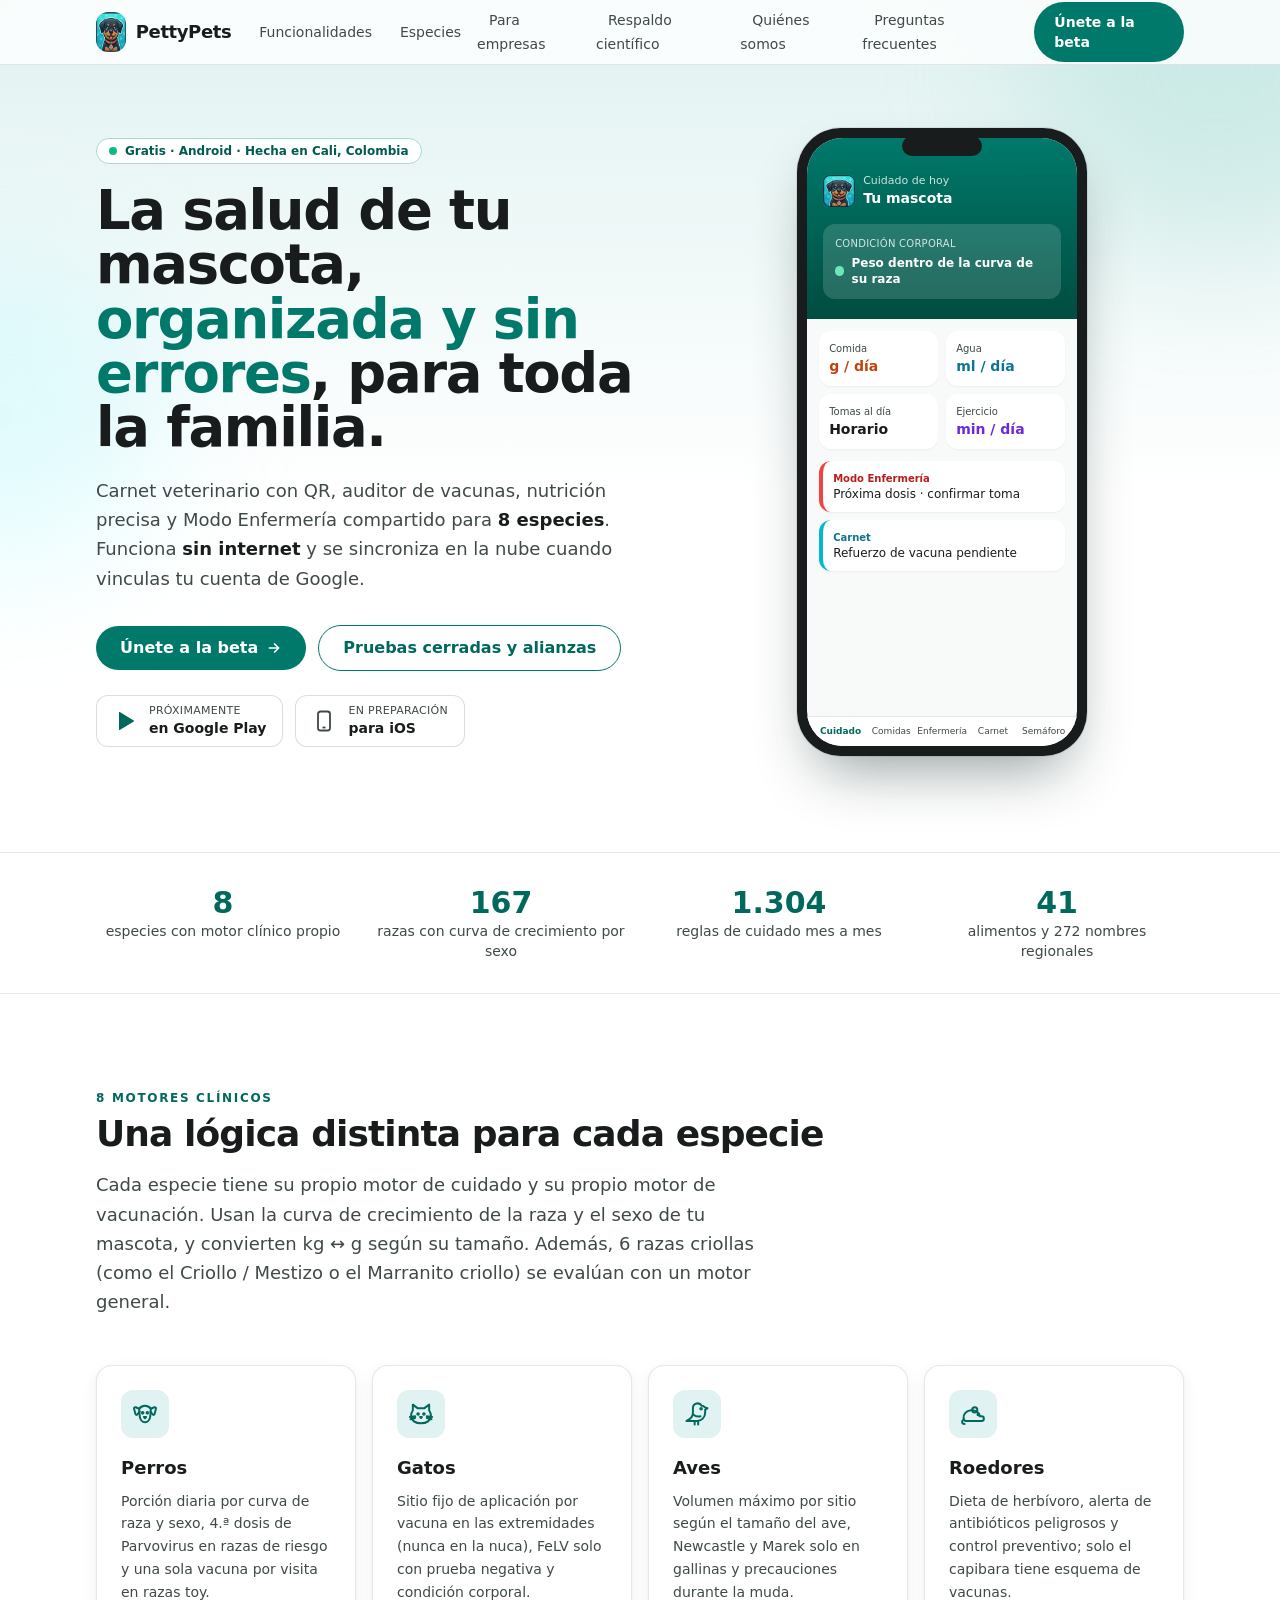
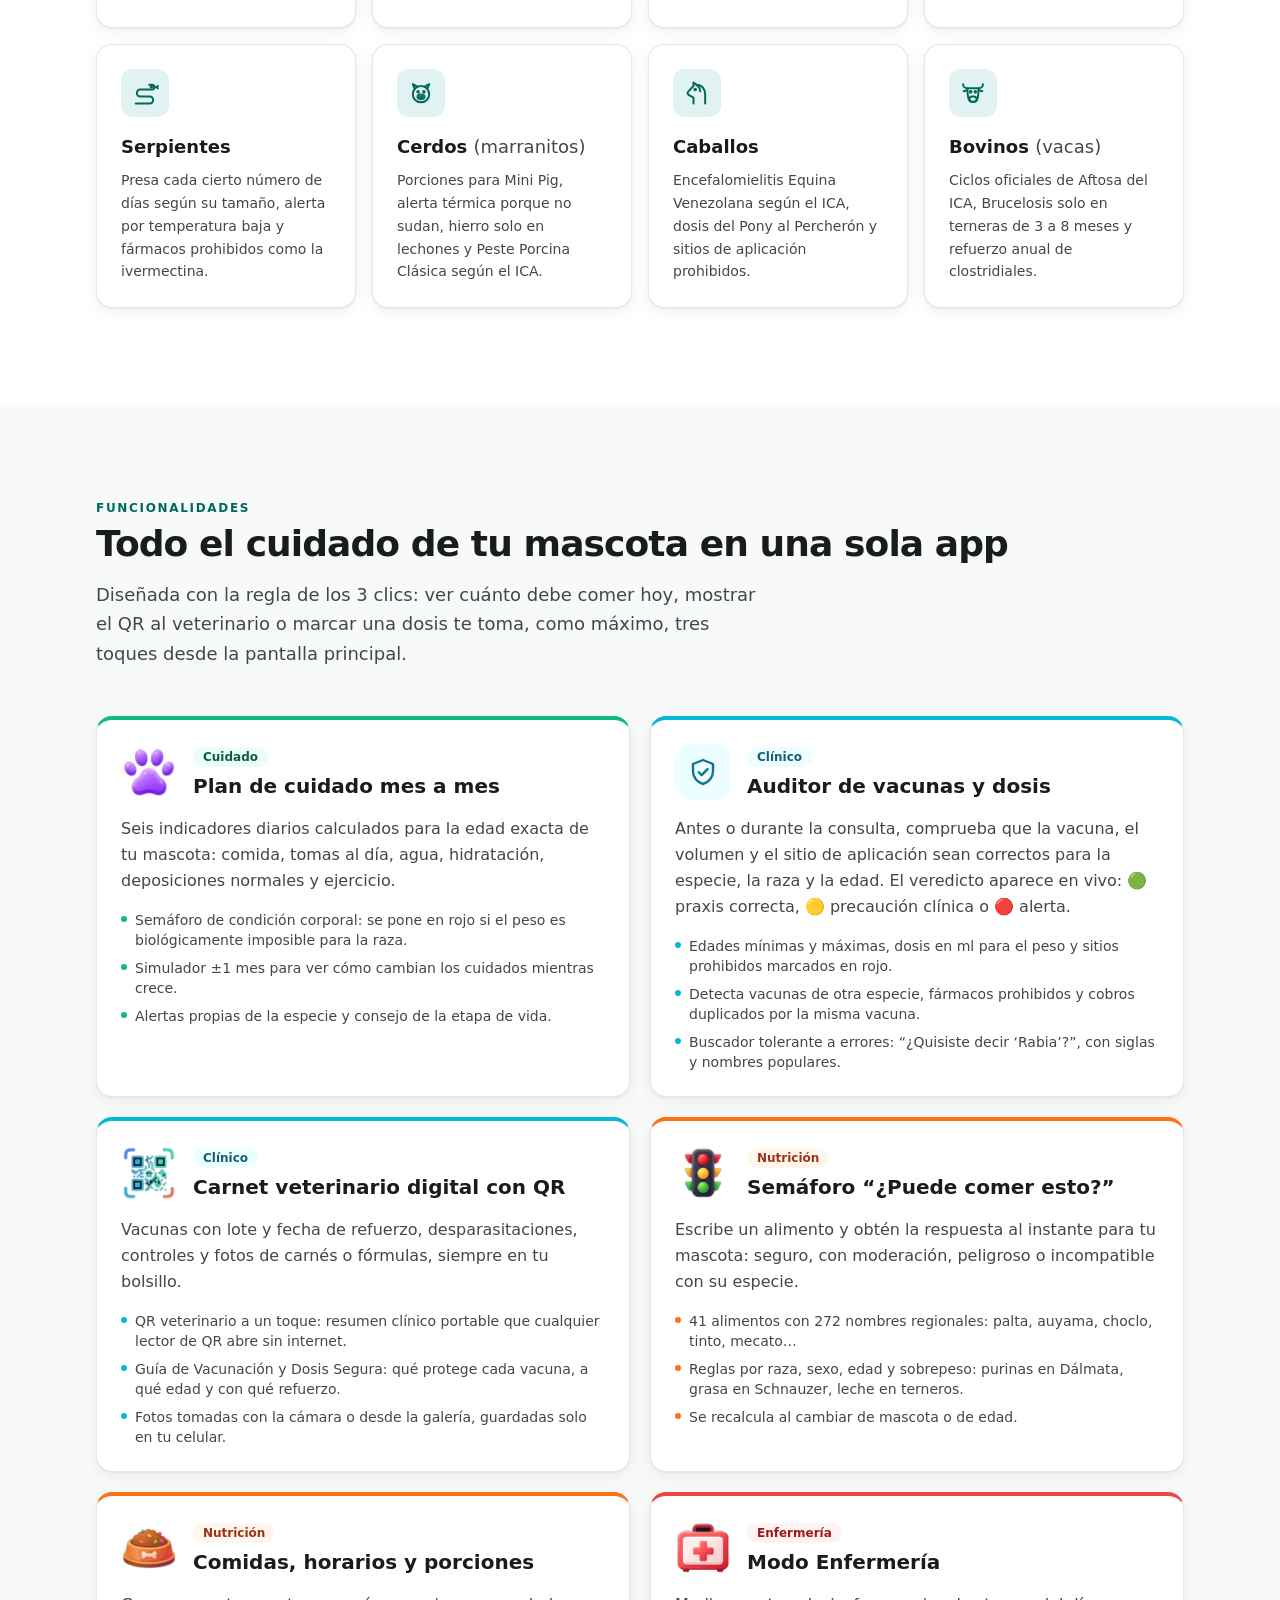
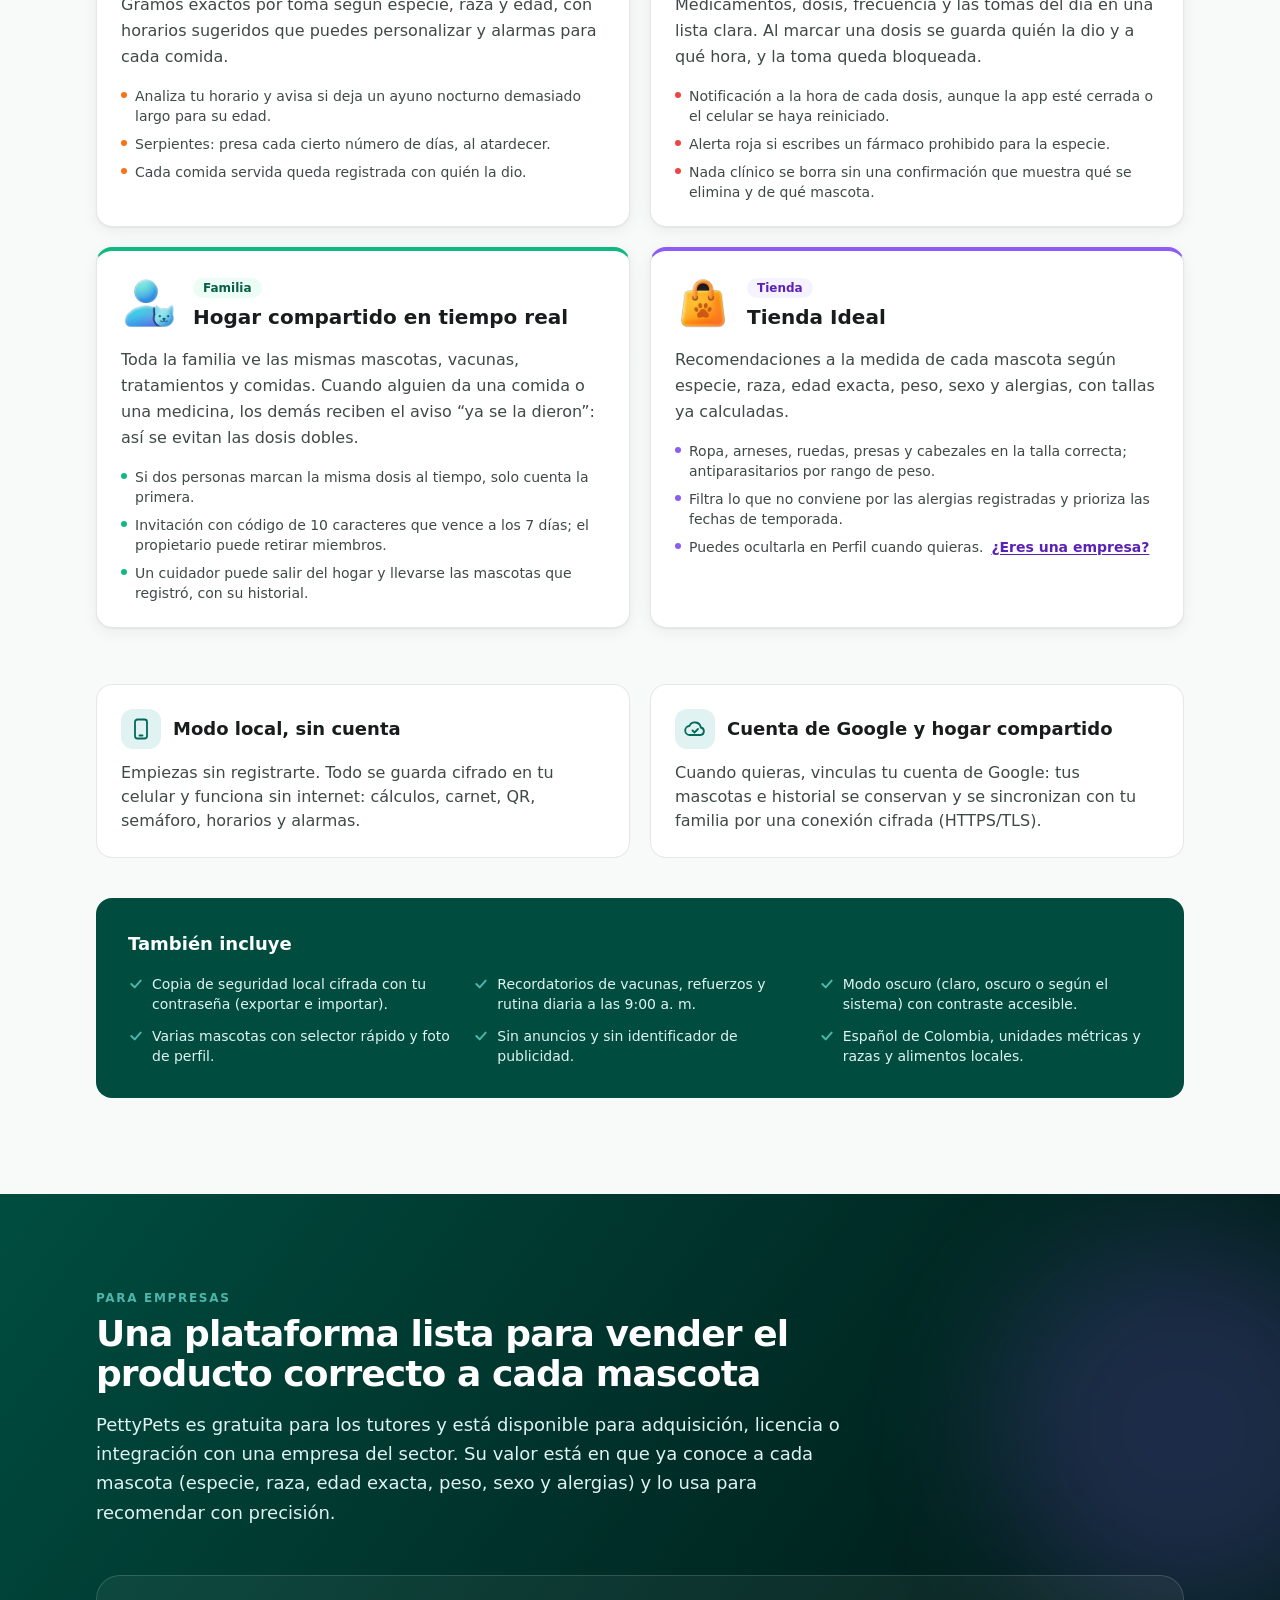
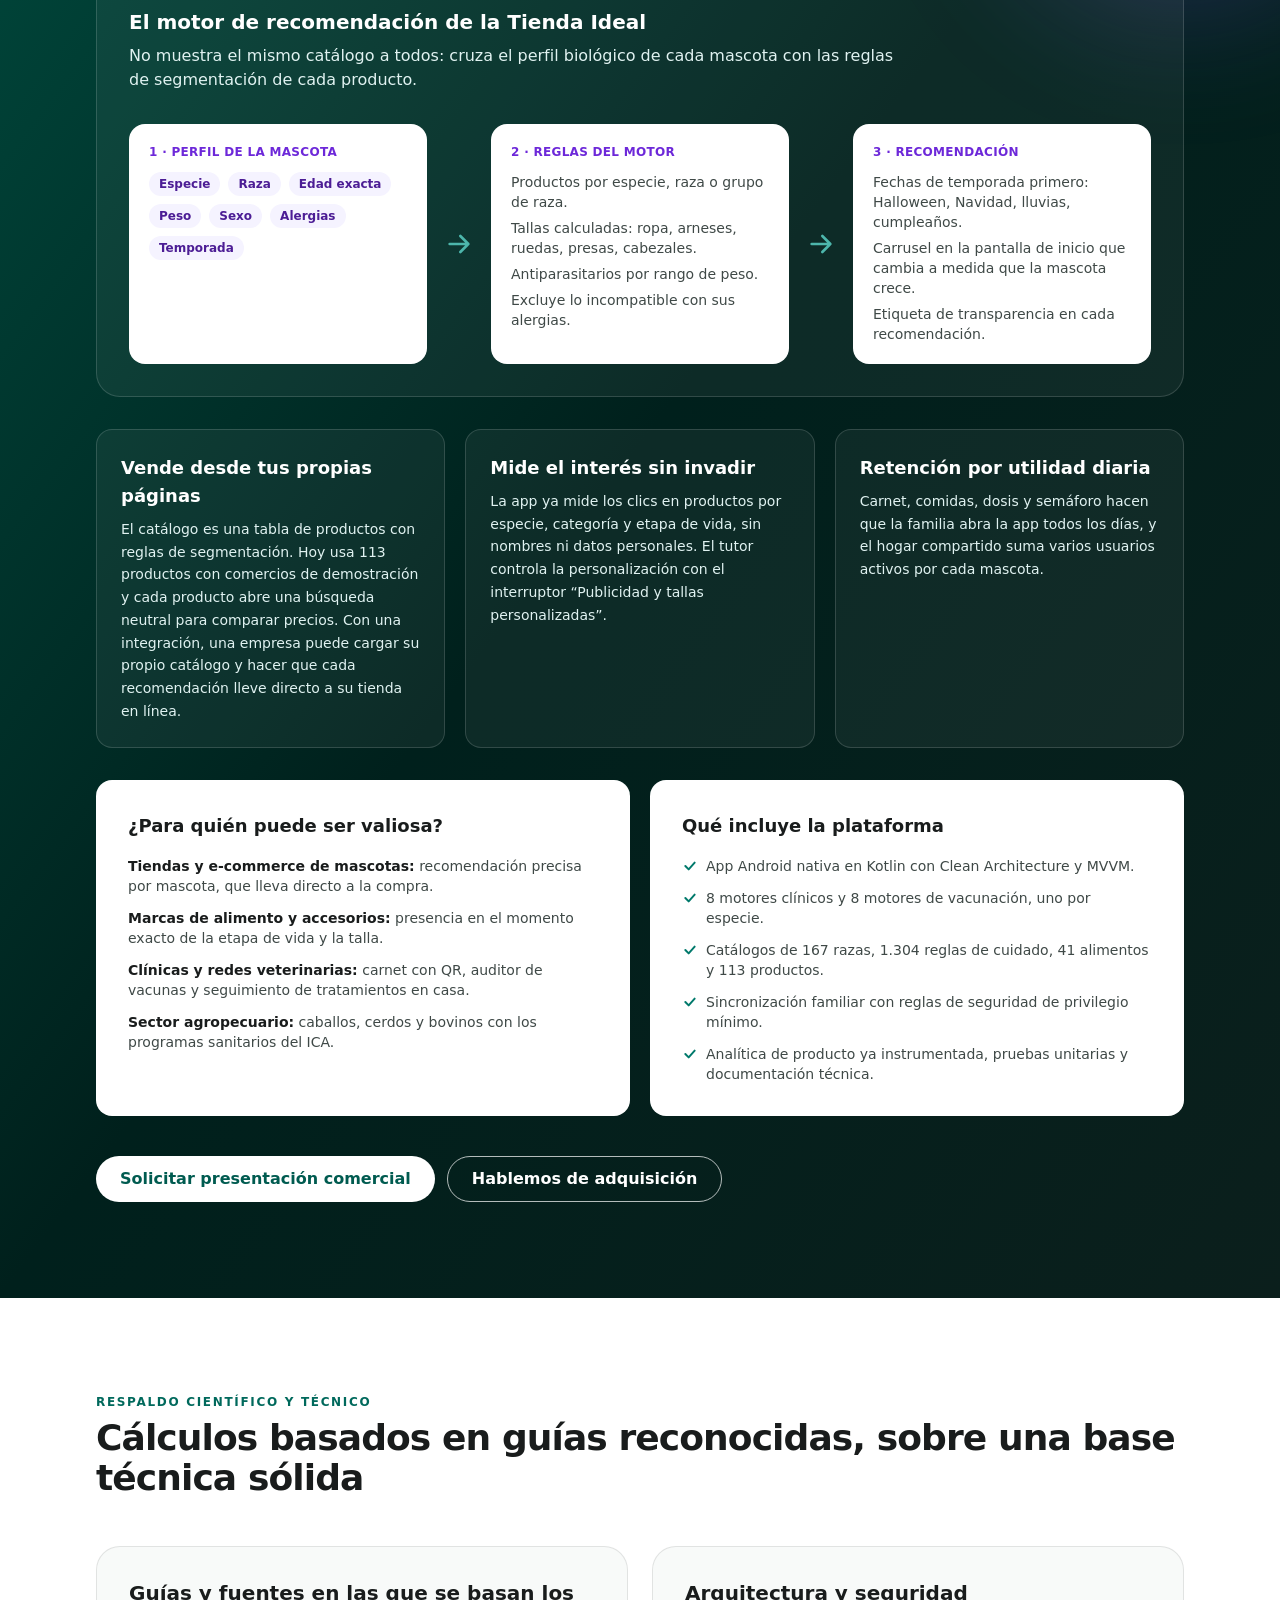
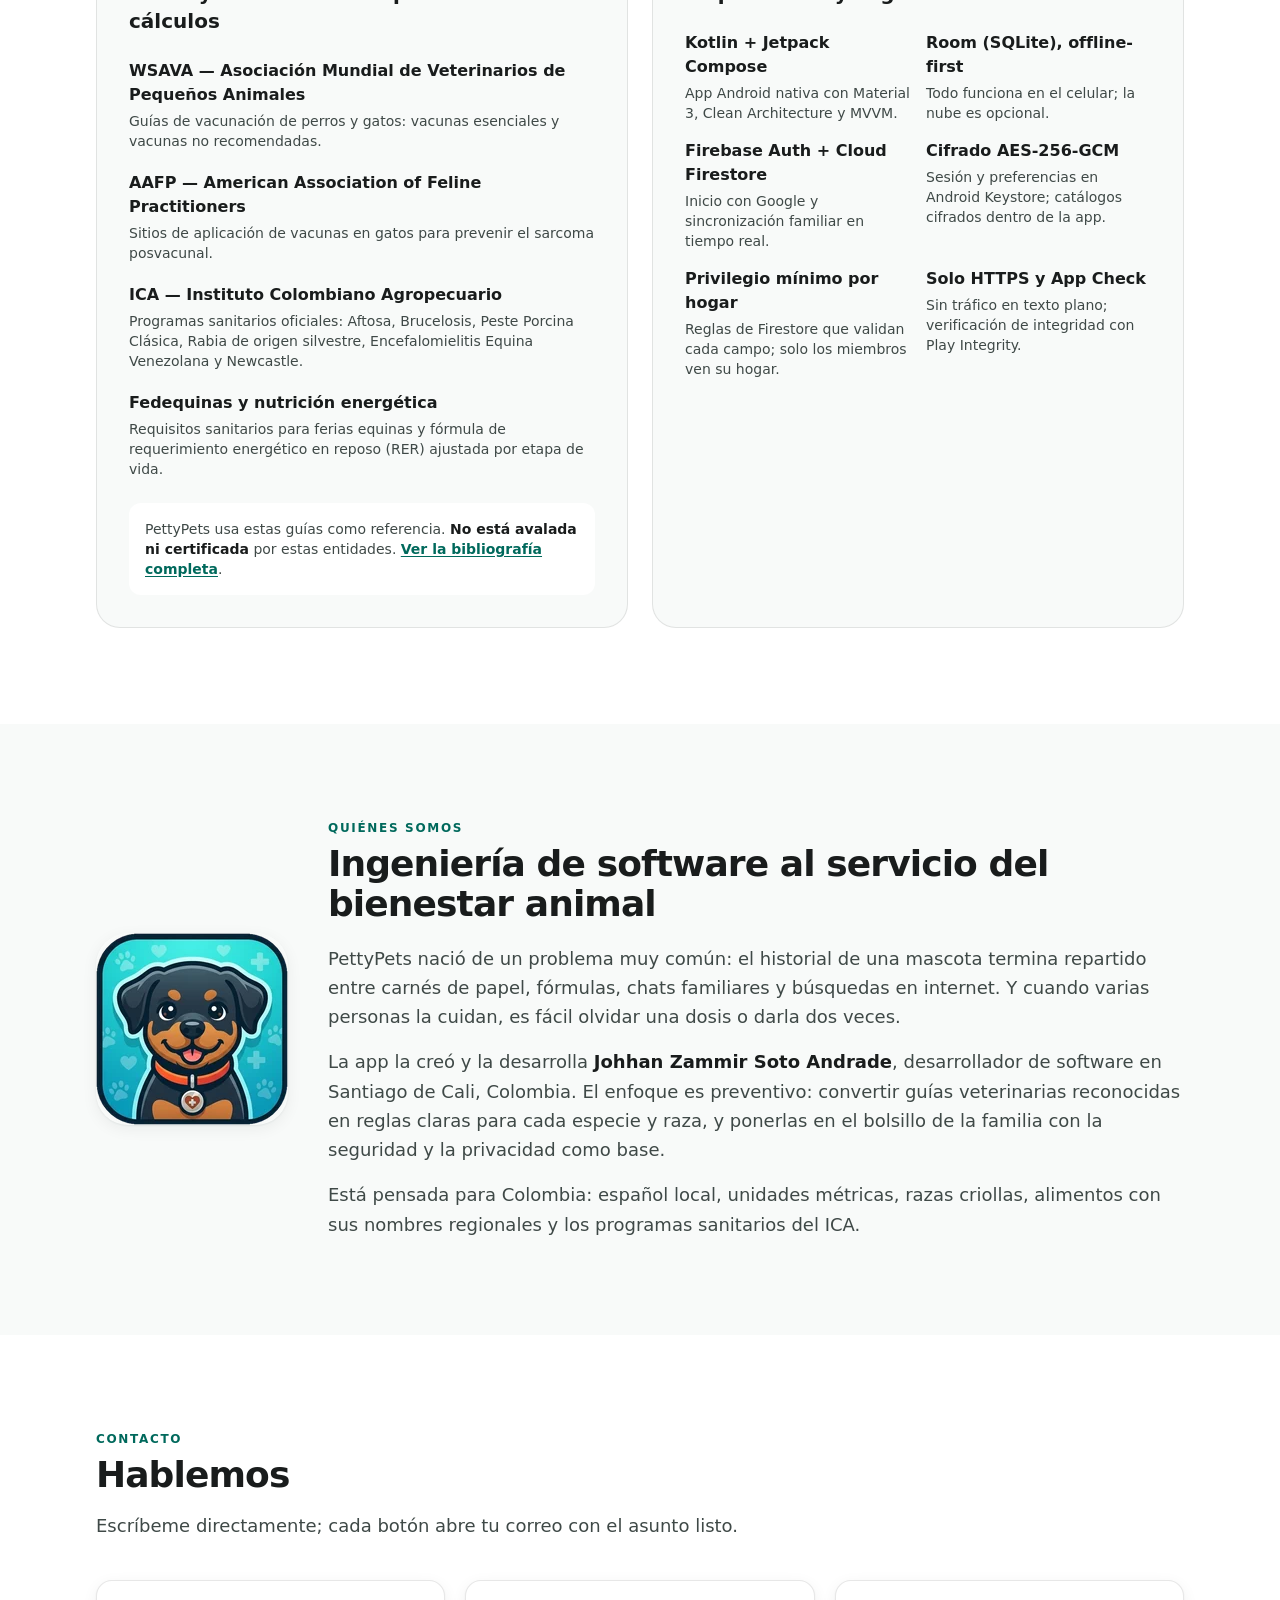
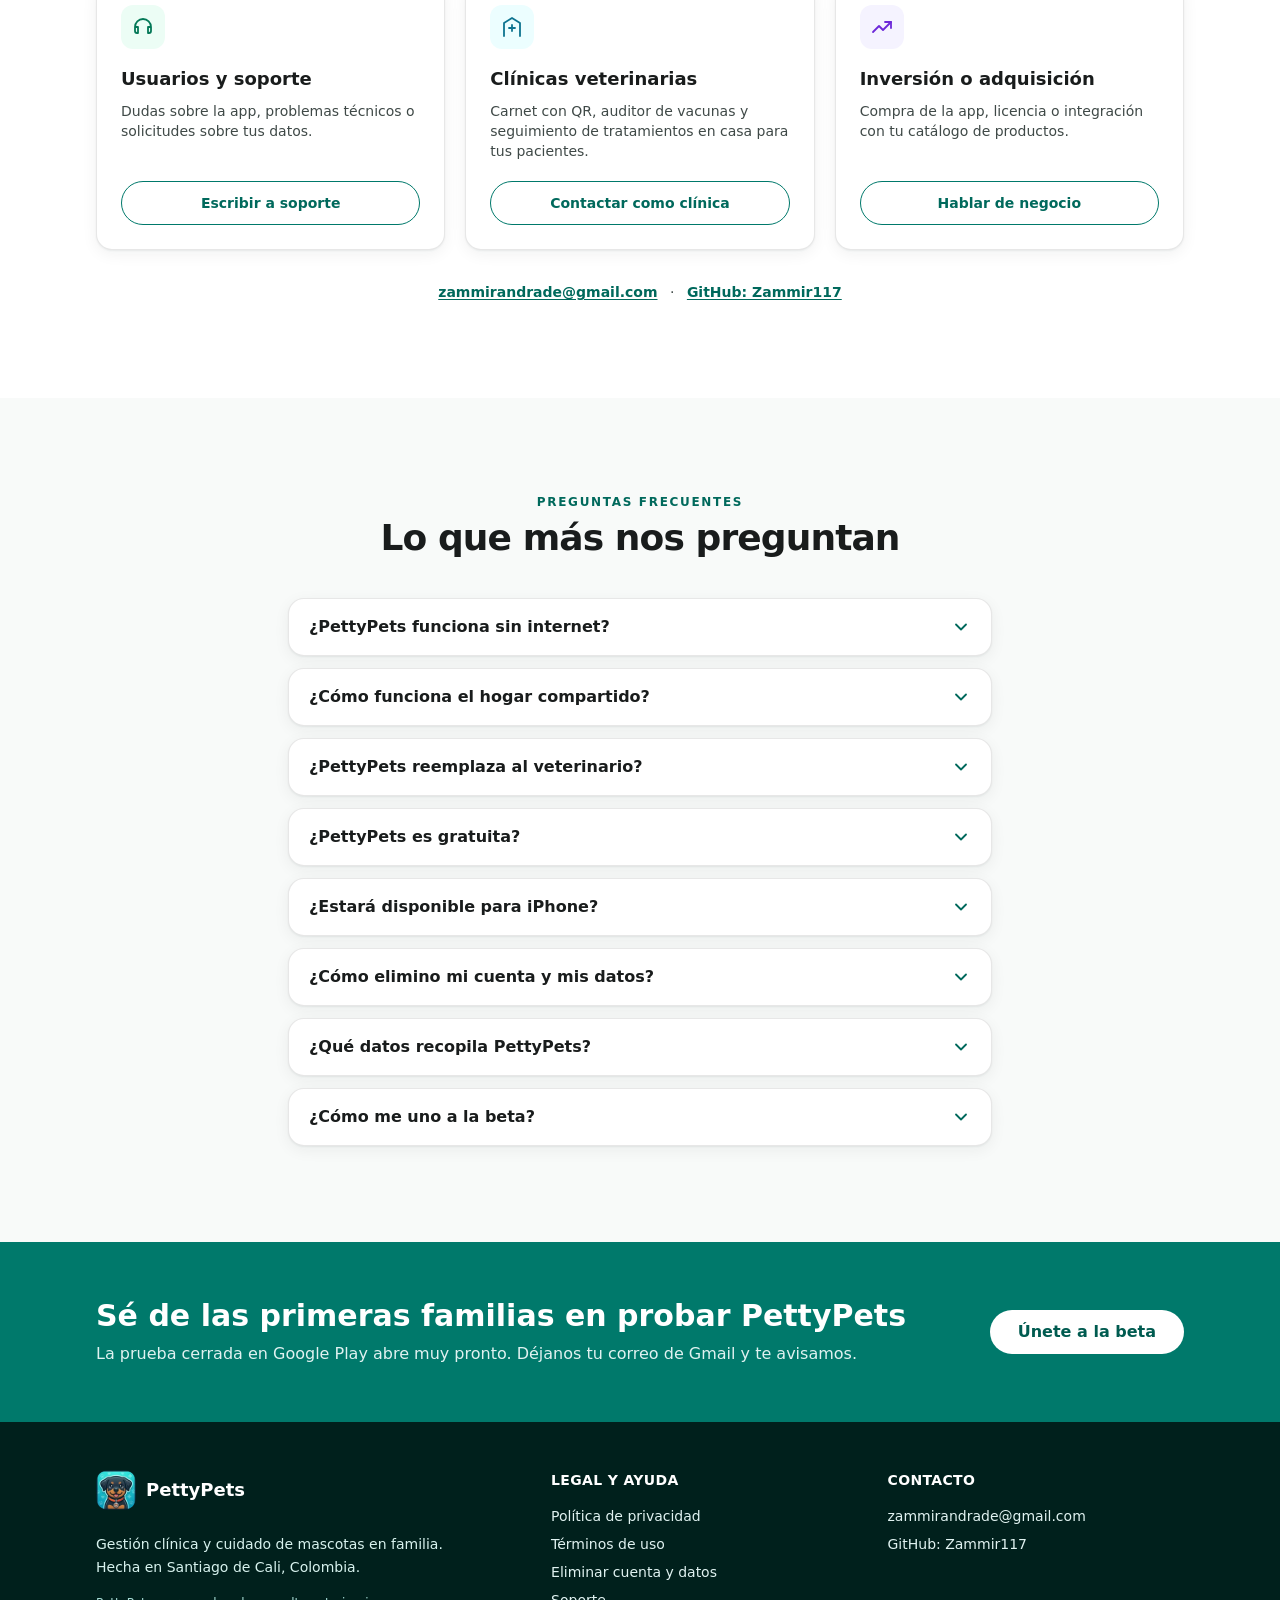
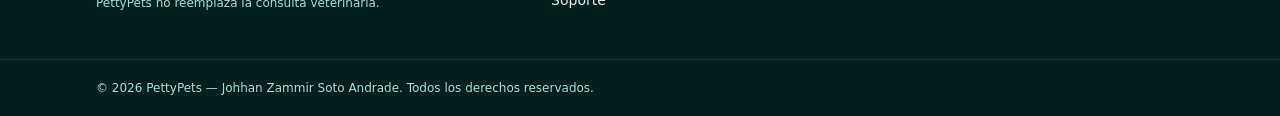
==== index.html @ fec430dc "Sitio oficial de PettyPets: landing y páginas legales" ====
<!doctype html>
<html lang="es-CO">
<head>
  <meta charset="utf-8">
  <meta name="viewport" content="width=device-width, initial-scale=1">
  <title>PettyPets — Gestión clínica y cuidado de mascotas en familia</title>
  <meta name="description" content="App gratuita para 8 especies: carnet veterinario con QR, auditor de vacunas, semáforo de alimentos, porciones exactas y Modo Enfermería compartido en familia. Funciona sin internet. Hecha en Colombia.">
  <link rel="canonical" href="https://zammir117.github.io/">
  <meta name="theme-color" content="#00796B">
  <meta name="author" content="Johhan Zammir Soto Andrade">
  <link rel="icon" href="favicon.svg" type="image/svg+xml">
  <link rel="apple-touch-icon" href="apple-touch-icon.png">
  <link rel="stylesheet" href="assets/css/styles.css">

  <!-- Open Graph / Twitter -->
  <meta property="og:type" content="website">
  <meta property="og:site_name" content="PettyPets">
  <meta property="og:locale" content="es_CO">
  <meta property="og:title" content="PettyPets — Gestión clínica y cuidado de mascotas en familia">
  <meta property="og:description" content="Carnet veterinario con QR, auditor de vacunas, nutrición precisa y Modo Enfermería compartido para 8 especies. Gratis y sin internet.">
  <meta property="og:url" content="https://zammir117.github.io/">
  <meta property="og:image" content="https://zammir117.github.io/assets/og-image.png">
  <meta property="og:image:width" content="1200">
  <meta property="og:image:height" content="630">
  <meta property="og:image:alt" content="Logo de PettyPets: un cachorro Rottweiler sobre fondo turquesa, con el texto Gestión clínica y cuidado de mascotas en familia.">
  <meta name="twitter:card" content="summary_large_image">
  <meta name="twitter:title" content="PettyPets — Gestión clínica y cuidado de mascotas en familia">
  <meta name="twitter:description" content="Carnet veterinario con QR, auditor de vacunas, nutrición precisa y Modo Enfermería compartido para 8 especies.">
  <meta name="twitter:image" content="https://zammir117.github.io/assets/og-image.png">

  <script type="application/ld+json">
  {
    "@context": "https://schema.org",
    "@type": "MobileApplication",
    "name": "PettyPets",
    "url": "https://zammir117.github.io/",
    "image": "https://zammir117.github.io/assets/logo.png",
    "description": "App para la gestión clínica y el cuidado de mascotas en familia: 8 especies, carnet veterinario con QR, auditor de vacunas, semáforo nutricional, porciones exactas, Modo Enfermería y hogar compartido. Funciona sin internet y sincroniza en la nube al vincular una cuenta de Google.",
    "applicationCategory": "LifestyleApplication",
    "operatingSystem": "Android 8.0 o superior",
    "inLanguage": "es-CO",
    "isAccessibleForFree": true,
    "offers": { "@type": "Offer", "price": "0", "priceCurrency": "COP" },
    "author": {
      "@type": "Person",
      "name": "Johhan Zammir Soto Andrade",
      "url": "https://github.com/Zammir117",
      "address": { "@type": "PostalAddress", "addressLocality": "Santiago de Cali", "addressCountry": "CO" }
    },
    "publisher": { "@type": "Person", "name": "Johhan Zammir Soto Andrade" },
    "privacyPolicy": "https://zammir117.github.io/privacidad.html"
  }
  </script>
  <script type="application/ld+json">
  {
    "@context": "https://schema.org",
    "@type": "FAQPage",
    "mainEntity": [
      {
        "@type": "Question",
        "name": "¿PettyPets funciona sin internet?",
        "acceptedAnswer": { "@type": "Answer", "text": "Sí. Todos los cálculos, el carnet, el QR, el semáforo de alimentos, los horarios y las alarmas funcionan dentro del celular, sin conexión. Internet solo se necesita para iniciar sesión con Google, sincronizar un hogar compartido y eliminar una cuenta vinculada." }
      },
      {
        "@type": "Question",
        "name": "¿Cómo funciona el hogar compartido?",
        "acceptedAnswer": { "@type": "Answer", "text": "El propietario vincula su cuenta de Google, crea el hogar y genera desde Perfil un código de invitación de 10 caracteres que vence a los 7 días. Los cuidadores se unen con ese código. Mascotas, vacunas, tratamientos, horarios y tomas se sincronizan en tiempo real; cada toma queda firmada con el nombre de quien la dio y, si dos personas la marcan al mismo tiempo, solo cuenta la primera." }
      },
      {
        "@type": "Question",
        "name": "¿PettyPets reemplaza al veterinario?",
        "acceptedAnswer": { "@type": "Answer", "text": "No. PettyPets es una herramienta informativa, organizativa y preventiva. No sustituye el diagnóstico, la prescripción ni la atención presencial de un médico veterinario. Ante una emergencia, acude de inmediato a un veterinario." }
      },
      {
        "@type": "Question",
        "name": "¿PettyPets es gratuita?",
        "acceptedAnswer": { "@type": "Answer", "text": "Sí. PettyPets es gratuita para los tutores: no tiene compras dentro de la app, no muestra anuncios y no usa el identificador de publicidad del celular." }
      },
      {
        "@type": "Question",
        "name": "¿Estará disponible para iPhone?",
        "acceptedAnswer": { "@type": "Answer", "text": "Por ahora PettyPets es una app para Android 8.0 o superior. La versión para iPhone está en preparación y todavía no tiene fecha de lanzamiento." }
      },
      {
        "@type": "Question",
        "name": "¿Cómo elimino mi cuenta y mis datos?",
        "acceptedAnswer": { "@type": "Answer", "text": "En la app: Perfil, tarjeta Privacidad y cuenta, botón Eliminar mi cuenta y todos mis datos. Si ya desinstalaste la app, escribe a zammirandrade@gmail.com desde el correo de tu cuenta de Google con el asunto Eliminar cuenta PettyPets. Los detalles están en https://zammir117.github.io/eliminar-cuenta.html." }
      },
      {
        "@type": "Question",
        "name": "¿Qué datos recopila PettyPets?",
        "acceptedAnswer": { "@type": "Answer", "text": "En modo local todo queda en el celular. Si vinculas Google, se guardan tu nombre, correo y foto de perfil de Google y los datos de tu hogar en Firebase. Con tu permiso, que puedes retirar en Perfil, se envían estadísticas de uso y reportes de fallos sin tu nombre, tu correo, nombres de mascotas, fotos ni lo que escribes. Las fotos de las mascotas y de los carnés nunca salen del celular." }
      },
      {
        "@type": "Question",
        "name": "¿Cómo me uno a la beta?",
        "acceptedAnswer": { "@type": "Answer", "text": "Escribe a zammirandrade@gmail.com con el asunto Quiero unirme a la beta cerrada de PettyPets e indica el correo de Gmail que usas en Google Play. Cuando Google apruebe la prueba cerrada recibirás el enlace para instalar la app desde Google Play." }
      }
    ]
  }
  </script>
  <script src="assets/js/main.js" defer></script>
</head>
<body>
  <a href="#contenido" class="skip-link">Saltar al contenido</a>

  <!-- ============================================================ NAVBAR -->
  <header class="fixed inset-x-0 top-0 z-50 border-b border-ink/10 bg-white/90 backdrop-blur supports-[backdrop-filter]:bg-white/80" data-header>
    <nav class="container-site flex h-16 items-center justify-between gap-4" aria-label="Principal">
      <a href="#inicio" class="flex items-center gap-2.5 rounded-lg font-extrabold tracking-tight text-ink">
        <picture>
          <source srcset="assets/img/logo-96.webp" type="image/webp">
          <img src="assets/logo.png" width="40" height="40" alt="" class="h-10 w-10 rounded-xl">
        </picture>
        <span class="text-lg">PettyPets</span>
      </a>

      <ul class="hidden items-center gap-1 xl:flex">
        <li><a class="nav-link" href="#funcionalidades">Funcionalidades</a></li>
        <li><a class="nav-link" href="#especies">Especies</a></li>
        <li><a class="nav-link" href="#empresas">Para empresas</a></li>
        <li><a class="nav-link" href="#respaldo">Respaldo científico</a></li>
        <li><a class="nav-link" href="#quienes-somos">Quiénes somos</a></li>
        <li><a class="nav-link" href="#faq">Preguntas frecuentes</a></li>
      </ul>

      <div class="flex items-center gap-2">
        <a href="mailto:zammirandrade@gmail.com?subject=Quiero%20unirme%20a%20la%20beta%20cerrada%20de%20PettyPets&amp;body=Hola%2C%20Johhan%3A%0A%0AQuiero%20probar%20PettyPets%20antes%20del%20lanzamiento.%0A%0ACorreo%20de%20Google%20%28Gmail%29%20que%20uso%20en%20Google%20Play%3A%20%0AModelo%20de%20celular%20y%20versi%C3%B3n%20de%20Android%3A%20%0AEspecies%20que%20cuido%3A%20%0A%0AGracias." class="btn-primary hidden sm:inline-flex">Únete a la beta</a>
        <button type="button" class="inline-flex h-11 w-11 items-center justify-center rounded-lg text-ink hover:bg-brand-50 xl:hidden" aria-expanded="false" aria-controls="menu-movil" data-menu-button>
          <span class="sr-only" data-menu-label>Abrir menú</span>
          <svg class="h-6 w-6" viewBox="0 0 24 24" fill="none" stroke="currentColor" stroke-width="2" stroke-linecap="round" aria-hidden="true"><path d="M4 7h16M4 12h16M4 17h16"/></svg>
        </button>
      </div>
    </nav>
    <div id="menu-movil" class="hidden border-t border-ink/10 bg-white xl:hidden" data-menu>
      <ul class="container-site flex flex-col gap-1 py-3">
        <li><a class="nav-link block text-base" href="#funcionalidades">Funcionalidades</a></li>
        <li><a class="nav-link block text-base" href="#especies">Especies</a></li>
        <li><a class="nav-link block text-base" href="#empresas">Para empresas</a></li>
        <li><a class="nav-link block text-base" href="#respaldo">Respaldo científico</a></li>
        <li><a class="nav-link block text-base" href="#quienes-somos">Quiénes somos</a></li>
        <li><a class="nav-link block text-base" href="#faq">Preguntas frecuentes</a></li>
        <li class="pt-2"><a href="mailto:zammirandrade@gmail.com?subject=Quiero%20unirme%20a%20la%20beta%20cerrada%20de%20PettyPets&amp;body=Hola%2C%20Johhan%3A%0A%0AQuiero%20probar%20PettyPets%20antes%20del%20lanzamiento.%0A%0ACorreo%20de%20Google%20%28Gmail%29%20que%20uso%20en%20Google%20Play%3A%20%0AModelo%20de%20celular%20y%20versi%C3%B3n%20de%20Android%3A%20%0AEspecies%20que%20cuido%3A%20%0A%0AGracias." class="btn-primary w-full">Únete a la beta</a></li>
      </ul>
    </div>
  </header>

  <main id="contenido">
    <!-- ============================================================ HERO -->
    <section id="inicio" class="relative overflow-hidden bg-gradient-to-b from-brand-50 via-white to-white pt-28 sm:pt-32">
      <div aria-hidden="true" class="pointer-events-none absolute -right-32 -top-32 h-96 w-96 rounded-full bg-brand-200/40 blur-3xl"></div>
      <div aria-hidden="true" class="pointer-events-none absolute -left-40 top-64 h-80 w-80 rounded-full bg-cyan-200/30 blur-3xl"></div>

      <div class="container-site relative grid items-center gap-12 pb-16 lg:grid-cols-[1.15fr_1fr] lg:pb-24">
        <div class="text-center lg:text-left">
          <p class="inline-flex items-center gap-2 rounded-full border border-brand-200 bg-white px-3 py-1 text-xs font-semibold text-brand-800">
            <span class="h-2 w-2 rounded-full bg-emerald-500" aria-hidden="true"></span>
            Gratis · Android · Hecha en Cali, Colombia
          </p>
          <h1 class="mt-5 text-4xl font-extrabold leading-[1.1] tracking-tight text-ink sm:text-5xl lg:text-[3.4rem]">
            La salud de tu mascota, <span class="text-brand-600">organizada y sin errores</span>, para toda la familia.
          </h1>
          <p class="mx-auto mt-5 max-w-xl text-lg leading-relaxed text-ink-soft lg:mx-0">
            Carnet veterinario con QR, auditor de vacunas, nutrición precisa y Modo Enfermería compartido para <strong class="text-ink">8 especies</strong>.
            Funciona <strong class="text-ink">sin internet</strong> y se sincroniza en la nube cuando vinculas tu cuenta de Google.
          </p>

          <div class="mt-8 flex flex-col items-center gap-3 sm:flex-row sm:justify-center lg:justify-start">
            <a href="mailto:zammirandrade@gmail.com?subject=Quiero%20unirme%20a%20la%20beta%20cerrada%20de%20PettyPets&amp;body=Hola%2C%20Johhan%3A%0A%0AQuiero%20probar%20PettyPets%20antes%20del%20lanzamiento.%0A%0ACorreo%20de%20Google%20%28Gmail%29%20que%20uso%20en%20Google%20Play%3A%20%0AModelo%20de%20celular%20y%20versi%C3%B3n%20de%20Android%3A%20%0AEspecies%20que%20cuido%3A%20%0A%0AGracias." class="btn-primary px-6 text-base">
              Únete a la beta
              <svg class="h-4 w-4" viewBox="0 0 24 24" fill="none" stroke="currentColor" stroke-width="2.5" stroke-linecap="round" stroke-linejoin="round" aria-hidden="true"><path d="M5 12h14M13 6l6 6-6 6"/></svg>
            </a>
            <a href="mailto:zammirandrade@gmail.com?subject=Pruebas%20cerradas%20y%20alianzas%20con%20PettyPets&amp;body=Hola%2C%20Johhan%3A%0A%0AMe%20interesa%20PettyPets%20para%3A%0A%5B%20%5D%20Participar%20en%20las%20pruebas%20cerradas%0A%5B%20%5D%20Una%20alianza%20comercial%0A%0ANombre%20/%20empresa%3A%20%0ACu%C3%A9ntame%20brevemente%20tu%20propuesta%3A%20%0A" class="btn-secondary px-6 text-base">Pruebas cerradas y alianzas</a>
          </div>

          <!-- Estado en tiendas. Al publicar: reemplazar el primer bloque por la insignia oficial
               "Disponible en Google Play" enlazada a {{URL_PLAY_STORE}} (ver README). -->
          <ul class="mt-6 flex flex-col items-center gap-3 sm:flex-row sm:justify-center lg:justify-start" aria-label="Disponibilidad en tiendas">
            <li class="store-status">
              <svg class="h-6 w-6 text-brand-700" viewBox="0 0 24 24" fill="currentColor" aria-hidden="true"><path d="M6 3.5v17a.5.5 0 0 0 .76.43l14-8.5a.5.5 0 0 0 0-.86l-14-8.5A.5.5 0 0 0 6 3.5z"/></svg>
              <span class="leading-tight"><span class="block text-[11px] font-medium uppercase tracking-wide text-ink-soft">Próximamente</span><span class="block text-sm font-bold">en Google Play</span></span>
            </li>
            <li class="store-status">
              <svg class="h-6 w-6 text-ink-soft" viewBox="0 0 24 24" fill="none" stroke="currentColor" stroke-width="1.8" aria-hidden="true"><rect x="6" y="2.5" width="12" height="19" rx="2.5"/><path d="M10.5 18.5h3"/></svg>
              <span class="leading-tight"><span class="block text-[11px] font-medium uppercase tracking-wide text-ink-soft">En preparación</span><span class="block text-sm font-bold">para iOS</span></span>
            </li>
          </ul>
        </div>

        <!-- Mockup de teléfono: muestra assets/screenshots/hero.webp; si aún no existe, queda la vista de respaldo. -->
        <div class="relative">
          <div class="phone">
            <div class="phone-notch" aria-hidden="true"></div>
            <div class="phone-screen">
              <img src="assets/screenshots/hero.webp" width="1080" height="2340" alt="Pantalla Cuidado de PettyPets con los indicadores diarios de la mascota" fetchpriority="high" decoding="async" onerror="this.remove()">
              <!-- Vista de respaldo (texto ilustrativo, no es una captura real) -->
              <div class="flex h-full flex-col" aria-hidden="true">
                <div class="bg-gradient-to-b from-brand-600 to-brand-900 px-4 pb-5 pt-9 text-white">
                  <div class="flex items-center gap-2">
                    <picture>
                      <source srcset="assets/img/logo-96.webp" type="image/webp">
                      <img src="assets/logo.png" width="32" height="32" alt="" class="h-8 w-8 rounded-lg">
                    </picture>
                    <div class="leading-tight">
                      <p class="text-[11px] opacity-80">Cuidado de hoy</p>
                      <p class="text-sm font-bold">Tu mascota</p>
                    </div>
                  </div>
                  <div class="mt-4 rounded-xl bg-white/15 p-3">
                    <p class="text-[10px] uppercase tracking-wide opacity-80">Condición corporal</p>
                    <div class="mt-1 flex items-center gap-2">
                      <span class="h-2.5 w-2.5 rounded-full bg-emerald-300"></span>
                      <p class="text-xs font-semibold">Peso dentro de la curva de su raza</p>
                    </div>
                  </div>
                </div>
                <div class="grid grid-cols-2 gap-2 p-3">
                  <div class="rounded-xl bg-white p-2.5 shadow-sm"><p class="text-[10px] text-ink-soft">Comida</p><p class="text-sm font-bold text-orange-700">g / día</p></div>
                  <div class="rounded-xl bg-white p-2.5 shadow-sm"><p class="text-[10px] text-ink-soft">Agua</p><p class="text-sm font-bold text-cyan-700">ml / día</p></div>
                  <div class="rounded-xl bg-white p-2.5 shadow-sm"><p class="text-[10px] text-ink-soft">Tomas al día</p><p class="text-sm font-bold text-ink">Horario</p></div>
                  <div class="rounded-xl bg-white p-2.5 shadow-sm"><p class="text-[10px] text-ink-soft">Ejercicio</p><p class="text-sm font-bold text-violet-700">min / día</p></div>
                </div>
                <div class="mx-3 rounded-xl border-l-4 border-red-500 bg-white p-2.5 shadow-sm">
                  <p class="text-[10px] font-semibold text-red-700">Modo Enfermería</p>
                  <p class="text-xs text-ink">Próxima dosis · confirmar toma</p>
                </div>
                <div class="mx-3 mt-2 rounded-xl border-l-4 border-cyan-500 bg-white p-2.5 shadow-sm">
                  <p class="text-[10px] font-semibold text-cyan-700">Carnet</p>
                  <p class="text-xs text-ink">Refuerzo de vacuna pendiente</p>
                </div>
                <div class="mt-auto grid grid-cols-5 border-t border-ink/10 bg-white px-2 py-2 text-center text-[9px] text-ink-soft">
                  <span class="font-bold text-brand-700">Cuidado</span><span>Comidas</span><span>Enfermería</span><span>Carnet</span><span>Semáforo</span>
                </div>
              </div>
            </div>
          </div>
        </div>
      </div>

      <!-- Cifras del catálogo (datos reales del proyecto, no de usuarios) -->
      <div class="border-y border-ink/10 bg-white">
        <dl class="container-site grid grid-cols-2 gap-6 py-8 text-center md:grid-cols-4">
          <div class="flex flex-col"><dt class="text-sm text-ink-soft">especies con motor clínico propio</dt><dd class="order-first text-3xl font-extrabold text-brand-700">8</dd></div>
          <div class="flex flex-col"><dt class="text-sm text-ink-soft">razas con curva de crecimiento por sexo</dt><dd class="order-first text-3xl font-extrabold text-brand-700">167</dd></div>
          <div class="flex flex-col"><dt class="text-sm text-ink-soft">reglas de cuidado mes a mes</dt><dd class="order-first text-3xl font-extrabold text-brand-700">1.304</dd></div>
          <div class="flex flex-col"><dt class="text-sm text-ink-soft">alimentos y 272 nombres regionales</dt><dd class="order-first text-3xl font-extrabold text-brand-700">41</dd></div>
        </dl>
      </div>
    </section>

    <!-- ============================================================ ESPECIES -->
    <section id="especies" class="section bg-white" aria-labelledby="especies-titulo">
      <div class="container-site">
        <p class="eyebrow">8 motores clínicos</p>
        <h2 id="especies-titulo" class="section-title">Una lógica distinta para cada especie</h2>
        <p class="section-lead">Cada especie tiene su propio motor de cuidado y su propio motor de vacunación. Usan la curva de crecimiento de la raza y el sexo de tu mascota, y convierten kg ↔ g según su tamaño. Además, 6 razas criollas (como el Criollo / Mestizo o el Marranito criollo) se evalúan con un motor general.</p>

        <ul class="mt-12 grid gap-4 sm:grid-cols-2 lg:grid-cols-4">
          <li class="card">
            <span class="flex h-12 w-12 items-center justify-center rounded-xl bg-brand-50 text-brand-700">
              <svg class="h-7 w-7" viewBox="0 0 24 24" fill="none" stroke="currentColor" stroke-width="1.7" stroke-linecap="round" stroke-linejoin="round" aria-hidden="true"><path d="M7 7.5C8.3 5.9 10 5 12 5s3.7.9 5 2.5l-.5 6.5c-.3 3-2.3 5-4.5 5s-4.2-2-4.5-5z"/><path d="M7 7.5 4 6.2c-.8-.3-1.6.4-1.4 1.2l1.2 4.6c.2.8 1.2 1 1.7.4L7.3 10"/><path d="m17 7.5 3-1.3c.8-.3 1.6.4 1.4 1.2l-1.2 4.6c-.2.8-1.2 1-1.7.4L16.7 10"/><path d="M11 14.5h2l-1 1.2z" fill="currentColor"/><circle cx="10" cy="11" r=".7" fill="currentColor"/><circle cx="14" cy="11" r=".7" fill="currentColor"/></svg>
            </span>
            <h3 class="mt-4 text-lg font-bold">Perros</h3>
            <p class="mt-2 text-sm leading-relaxed text-ink-soft">Porción diaria por curva de raza y sexo, 4.ª dosis de Parvovirus en razas de riesgo y una sola vacuna por visita en razas toy.</p>
          </li>
          <li class="card">
            <span class="flex h-12 w-12 items-center justify-center rounded-xl bg-brand-50 text-brand-700">
              <svg class="h-7 w-7" viewBox="0 0 24 24" fill="none" stroke="currentColor" stroke-width="1.7" stroke-linecap="round" stroke-linejoin="round" aria-hidden="true"><path d="M5 9V4l4 3h6l4-3v5c1 1.3 1.5 2.8 1.5 4.5C20.5 17.6 16.7 20 12 20s-8.5-2.4-8.5-6.5C3.5 11.8 4 10.3 5 9z"/><path d="M11.2 14.5h1.6L12 15.4z" fill="currentColor"/><path d="M2.5 14.5 7 14m-4 2.5L7 15.5m14.5-1L17 14m4 2.5-4-1"/><circle cx="9.5" cy="12" r=".7" fill="currentColor"/><circle cx="14.5" cy="12" r=".7" fill="currentColor"/></svg>
            </span>
            <h3 class="mt-4 text-lg font-bold">Gatos</h3>
            <p class="mt-2 text-sm leading-relaxed text-ink-soft">Sitio fijo de aplicación por vacuna en las extremidades (nunca en la nuca), FeLV solo con prueba negativa y condición corporal.</p>
          </li>
          <li class="card">
            <span class="flex h-12 w-12 items-center justify-center rounded-xl bg-brand-50 text-brand-700">
              <svg class="h-7 w-7" viewBox="0 0 24 24" fill="none" stroke="currentColor" stroke-width="1.7" stroke-linecap="round" stroke-linejoin="round" aria-hidden="true"><path d="M16 5a4 4 0 0 0-7.5 1.9V11c0 3.3-2 5.5-5.5 7h9a7 7 0 0 0 7-7V8.5L21 7l-2.2-.7A4 4 0 0 0 16 5z"/><path d="M9 12.5c1.5 1.5 3.5 2 6 1.5"/><path d="M10 18v3m3-3v3"/><circle cx="15.5" cy="7.5" r=".7" fill="currentColor"/></svg>
            </span>
            <h3 class="mt-4 text-lg font-bold">Aves</h3>
            <p class="mt-2 text-sm leading-relaxed text-ink-soft">Volumen máximo por sitio según el tamaño del ave, Newcastle y Marek solo en gallinas y precauciones durante la muda.</p>
          </li>
          <li class="card">
            <span class="flex h-12 w-12 items-center justify-center rounded-xl bg-brand-50 text-brand-700">
              <svg class="h-7 w-7" viewBox="0 0 24 24" fill="none" stroke="currentColor" stroke-width="1.7" stroke-linecap="round" stroke-linejoin="round" aria-hidden="true"><path d="M4 15.5a7 6 0 0 1 14-1.5h1.3a2 2 0 0 1 0 4H6a2 2 0 0 1-2-2.5z"/><circle cx="13.5" cy="8.5" r="2.2"/><path d="M4.5 16.8C2 17.3 2 20.5 4.8 20.5"/><circle cx="16.5" cy="12.5" r=".7" fill="currentColor"/></svg>
            </span>
            <h3 class="mt-4 text-lg font-bold">Roedores</h3>
            <p class="mt-2 text-sm leading-relaxed text-ink-soft">Dieta de herbívoro, alerta de antibióticos peligrosos y control preventivo; solo el capibara tiene esquema de vacunas.</p>
          </li>
          <li class="card">
            <span class="flex h-12 w-12 items-center justify-center rounded-xl bg-brand-50 text-brand-700">
              <svg class="h-7 w-7" viewBox="0 0 24 24" fill="none" stroke="currentColor" stroke-width="1.7" stroke-linecap="round" stroke-linejoin="round" aria-hidden="true"><path d="M15.5 5H18a2 2 0 0 1 0 4H8a3 3 0 0 0 0 6h8a3 3 0 0 1 0 6H4"/><path d="M20 7h2m0 0 1-1m-1 1 1 1"/><circle cx="17.5" cy="6.6" r=".6" fill="currentColor"/></svg>
            </span>
            <h3 class="mt-4 text-lg font-bold">Serpientes</h3>
            <p class="mt-2 text-sm leading-relaxed text-ink-soft">Presa cada cierto número de días según su tamaño, alerta por temperatura baja y fármacos prohibidos como la ivermectina.</p>
          </li>
          <li class="card">
            <span class="flex h-12 w-12 items-center justify-center rounded-xl bg-brand-50 text-brand-700">
              <svg class="h-7 w-7" viewBox="0 0 24 24" fill="none" stroke="currentColor" stroke-width="1.7" stroke-linecap="round" stroke-linejoin="round" aria-hidden="true"><circle cx="12" cy="13" r="7"/><path d="M6.6 8.6 5 4.5l4 2m8.4 2.1L19 4.5l-4 2"/><ellipse cx="12" cy="15.3" rx="3" ry="2"/><circle cx="11" cy="15.3" r=".5" fill="currentColor"/><circle cx="13" cy="15.3" r=".5" fill="currentColor"/><circle cx="9.5" cy="11" r=".7" fill="currentColor"/><circle cx="14.5" cy="11" r=".7" fill="currentColor"/></svg>
            </span>
            <h3 class="mt-4 text-lg font-bold">Cerdos <span class="font-medium text-ink-soft">(marranitos)</span></h3>
            <p class="mt-2 text-sm leading-relaxed text-ink-soft">Porciones para Mini Pig, alerta térmica porque no sudan, hierro solo en lechones y Peste Porcina Clásica según el ICA.</p>
          </li>
          <li class="card">
            <span class="flex h-12 w-12 items-center justify-center rounded-xl bg-brand-50 text-brand-700">
              <svg class="h-7 w-7" viewBox="0 0 24 24" fill="none" stroke="currentColor" stroke-width="1.7" stroke-linecap="round" stroke-linejoin="round" aria-hidden="true"><path d="M9 21v-5l-4.2-2.4c-1-.6-1.2-2-.4-2.8L9 6V3l2.5 2C16 5 19 8.5 19 13v8"/><path d="M11.5 5c2 1 3 3 3.2 5.5"/><circle cx="10.5" cy="9" r=".7" fill="currentColor"/></svg>
            </span>
            <h3 class="mt-4 text-lg font-bold">Caballos</h3>
            <p class="mt-2 text-sm leading-relaxed text-ink-soft">Encefalomielitis Equina Venezolana según el ICA, dosis del Pony al Percherón y sitios de aplicación prohibidos.</p>
          </li>
          <li class="card">
            <span class="flex h-12 w-12 items-center justify-center rounded-xl bg-brand-50 text-brand-700">
              <svg class="h-7 w-7" viewBox="0 0 24 24" fill="none" stroke="currentColor" stroke-width="1.7" stroke-linecap="round" stroke-linejoin="round" aria-hidden="true"><path d="M7 8h10l-.8 7.5a4.2 4.2 0 0 1-8.4 0z"/><path d="M7 8C5 8 3.5 6.5 3.5 4.5M17 8c2 0 3.5-1.5 3.5-3.5"/><path d="M7.2 9.5 4 10.5m12.8-1 3.2 1"/><rect x="9" y="15" width="6" height="4.5" rx="2.2"/><circle cx="10" cy="11" r=".7" fill="currentColor"/><circle cx="14" cy="11" r=".7" fill="currentColor"/></svg>
            </span>
            <h3 class="mt-4 text-lg font-bold">Bovinos <span class="font-medium text-ink-soft">(vacas)</span></h3>
            <p class="mt-2 text-sm leading-relaxed text-ink-soft">Ciclos oficiales de Aftosa del ICA, Brucelosis solo en terneras de 3 a 8 meses y refuerzo anual de clostridiales.</p>
          </li>
        </ul>
      </div>
    </section>

    <!-- ============================================================ FUNCIONALIDADES -->
    <section id="funcionalidades" class="section bg-[#F8FAF9]" aria-labelledby="func-titulo">
      <div class="container-site">
        <p class="eyebrow">Funcionalidades</p>
        <h2 id="func-titulo" class="section-title">Todo el cuidado de tu mascota en una sola app</h2>
        <p class="section-lead">Diseñada con la regla de los 3 clics: ver cuánto debe comer hoy, mostrar el QR al veterinario o marcar una dosis te toma, como máximo, tres toques desde la pantalla principal.</p>

        <div class="mt-12 grid gap-5 md:grid-cols-2">
          <!-- Plan de cuidado -->
          <article class="card border-t-4 border-t-emerald-500">
            <div class="flex items-start gap-4">
              <img src="assets/img/icons/care.webp" width="56" height="56" alt="" loading="lazy" decoding="async" class="h-14 w-14 shrink-0">
              <div>
                <span class="inline-block rounded-full bg-emerald-50 px-2.5 py-0.5 text-xs font-semibold text-emerald-800">Cuidado</span>
                <h3 class="mt-1 text-xl font-bold">Plan de cuidado mes a mes</h3>
              </div>
            </div>
            <p class="mt-4 leading-relaxed text-ink-soft">Seis indicadores diarios calculados para la edad exacta de tu mascota: comida, tomas al día, agua, hidratación, deposiciones normales y ejercicio.</p>
            <ul class="mt-4 space-y-2 text-sm text-ink-soft">
              <li class="flex gap-2"><span class="mt-1.5 h-1.5 w-1.5 shrink-0 rounded-full bg-emerald-500" aria-hidden="true"></span>Semáforo de condición corporal: se pone en rojo si el peso es biológicamente imposible para la raza.</li>
              <li class="flex gap-2"><span class="mt-1.5 h-1.5 w-1.5 shrink-0 rounded-full bg-emerald-500" aria-hidden="true"></span>Simulador ±1 mes para ver cómo cambian los cuidados mientras crece.</li>
              <li class="flex gap-2"><span class="mt-1.5 h-1.5 w-1.5 shrink-0 rounded-full bg-emerald-500" aria-hidden="true"></span>Alertas propias de la especie y consejo de la etapa de vida.</li>
            </ul>
          </article>

          <!-- Auditor de vacunas -->
          <article class="card border-t-4 border-t-cyan-500">
            <div class="flex items-start gap-4">
              <span class="flex h-14 w-14 shrink-0 items-center justify-center rounded-2xl bg-cyan-50 text-cyan-700">
                <svg class="h-8 w-8" viewBox="0 0 24 24" fill="none" stroke="currentColor" stroke-width="1.8" stroke-linecap="round" stroke-linejoin="round" aria-hidden="true"><path d="M12 3 4.5 6v5.5c0 4.6 3.1 8.3 7.5 9.5 4.4-1.2 7.5-4.9 7.5-9.5V6z"/><path d="m8.8 12.2 2.2 2.2 4.4-4.6"/></svg>
              </span>
              <div>
                <span class="inline-block rounded-full bg-cyan-50 px-2.5 py-0.5 text-xs font-semibold text-cyan-800">Clínico</span>
                <h3 class="mt-1 text-xl font-bold">Auditor de vacunas y dosis</h3>
              </div>
            </div>
            <p class="mt-4 leading-relaxed text-ink-soft">Antes o durante la consulta, comprueba que la vacuna, el volumen y el sitio de aplicación sean correctos para la especie, la raza y la edad. El veredicto aparece en vivo: 🟢 praxis correcta, 🟡 precaución clínica o 🔴 alerta.</p>
            <ul class="mt-4 space-y-2 text-sm text-ink-soft">
              <li class="flex gap-2"><span class="mt-1.5 h-1.5 w-1.5 shrink-0 rounded-full bg-cyan-500" aria-hidden="true"></span>Edades mínimas y máximas, dosis en ml para el peso y sitios prohibidos marcados en rojo.</li>
              <li class="flex gap-2"><span class="mt-1.5 h-1.5 w-1.5 shrink-0 rounded-full bg-cyan-500" aria-hidden="true"></span>Detecta vacunas de otra especie, fármacos prohibidos y cobros duplicados por la misma vacuna.</li>
              <li class="flex gap-2"><span class="mt-1.5 h-1.5 w-1.5 shrink-0 rounded-full bg-cyan-500" aria-hidden="true"></span>Buscador tolerante a errores: “¿Quisiste decir ‘Rabia’?”, con siglas y nombres populares.</li>
            </ul>
          </article>

          <!-- Carnet + QR -->
          <article class="card border-t-4 border-t-cyan-500">
            <div class="flex items-start gap-4">
              <img src="assets/img/icons/card.webp" width="56" height="56" alt="" loading="lazy" decoding="async" class="h-14 w-14 shrink-0">
              <div>
                <span class="inline-block rounded-full bg-cyan-50 px-2.5 py-0.5 text-xs font-semibold text-cyan-800">Clínico</span>
                <h3 class="mt-1 text-xl font-bold">Carnet veterinario digital con QR</h3>
              </div>
            </div>
            <p class="mt-4 leading-relaxed text-ink-soft">Vacunas con lote y fecha de refuerzo, desparasitaciones, controles y fotos de carnés o fórmulas, siempre en tu bolsillo.</p>
            <ul class="mt-4 space-y-2 text-sm text-ink-soft">
              <li class="flex gap-2"><span class="mt-1.5 h-1.5 w-1.5 shrink-0 rounded-full bg-cyan-500" aria-hidden="true"></span>QR veterinario a un toque: resumen clínico portable que cualquier lector de QR abre sin internet.</li>
              <li class="flex gap-2"><span class="mt-1.5 h-1.5 w-1.5 shrink-0 rounded-full bg-cyan-500" aria-hidden="true"></span>Guía de Vacunación y Dosis Segura: qué protege cada vacuna, a qué edad y con qué refuerzo.</li>
              <li class="flex gap-2"><span class="mt-1.5 h-1.5 w-1.5 shrink-0 rounded-full bg-cyan-500" aria-hidden="true"></span>Fotos tomadas con la cámara o desde la galería, guardadas solo en tu celular.</li>
            </ul>
          </article>

          <!-- Semáforo -->
          <article class="card border-t-4 border-t-orange-500">
            <div class="flex items-start gap-4">
              <img src="assets/img/icons/nutrition.webp" width="56" height="56" alt="" loading="lazy" decoding="async" class="h-14 w-14 shrink-0">
              <div>
                <span class="inline-block rounded-full bg-orange-50 px-2.5 py-0.5 text-xs font-semibold text-orange-800">Nutrición</span>
                <h3 class="mt-1 text-xl font-bold">Semáforo “¿Puede comer esto?”</h3>
              </div>
            </div>
            <p class="mt-4 leading-relaxed text-ink-soft">Escribe un alimento y obtén la respuesta al instante para tu mascota: seguro, con moderación, peligroso o incompatible con su especie.</p>
            <ul class="mt-4 space-y-2 text-sm text-ink-soft">
              <li class="flex gap-2"><span class="mt-1.5 h-1.5 w-1.5 shrink-0 rounded-full bg-orange-500" aria-hidden="true"></span>41 alimentos con 272 nombres regionales: palta, auyama, choclo, tinto, mecato…</li>
              <li class="flex gap-2"><span class="mt-1.5 h-1.5 w-1.5 shrink-0 rounded-full bg-orange-500" aria-hidden="true"></span>Reglas por raza, sexo, edad y sobrepeso: purinas en Dálmata, grasa en Schnauzer, leche en terneros.</li>
              <li class="flex gap-2"><span class="mt-1.5 h-1.5 w-1.5 shrink-0 rounded-full bg-orange-500" aria-hidden="true"></span>Se recalcula al cambiar de mascota o de edad.</li>
            </ul>
          </article>

          <!-- Comidas -->
          <article class="card border-t-4 border-t-orange-500">
            <div class="flex items-start gap-4">
              <img src="assets/img/icons/feeding.webp" width="56" height="56" alt="" loading="lazy" decoding="async" class="h-14 w-14 shrink-0">
              <div>
                <span class="inline-block rounded-full bg-orange-50 px-2.5 py-0.5 text-xs font-semibold text-orange-800">Nutrición</span>
                <h3 class="mt-1 text-xl font-bold">Comidas, horarios y porciones</h3>
              </div>
            </div>
            <p class="mt-4 leading-relaxed text-ink-soft">Gramos exactos por toma según especie, raza y edad, con horarios sugeridos que puedes personalizar y alarmas para cada comida.</p>
            <ul class="mt-4 space-y-2 text-sm text-ink-soft">
              <li class="flex gap-2"><span class="mt-1.5 h-1.5 w-1.5 shrink-0 rounded-full bg-orange-500" aria-hidden="true"></span>Analiza tu horario y avisa si deja un ayuno nocturno demasiado largo para su edad.</li>
              <li class="flex gap-2"><span class="mt-1.5 h-1.5 w-1.5 shrink-0 rounded-full bg-orange-500" aria-hidden="true"></span>Serpientes: presa cada cierto número de días, al atardecer.</li>
              <li class="flex gap-2"><span class="mt-1.5 h-1.5 w-1.5 shrink-0 rounded-full bg-orange-500" aria-hidden="true"></span>Cada comida servida queda registrada con quién la dio.</li>
            </ul>
          </article>

          <!-- Enfermería -->
          <article class="card border-t-4 border-t-red-500">
            <div class="flex items-start gap-4">
              <img src="assets/img/icons/nursing.webp" width="56" height="56" alt="" loading="lazy" decoding="async" class="h-14 w-14 shrink-0">
              <div>
                <span class="inline-block rounded-full bg-red-50 px-2.5 py-0.5 text-xs font-semibold text-red-800">Enfermería</span>
                <h3 class="mt-1 text-xl font-bold">Modo Enfermería</h3>
              </div>
            </div>
            <p class="mt-4 leading-relaxed text-ink-soft">Medicamentos, dosis, frecuencia y las tomas del día en una lista clara. Al marcar una dosis se guarda quién la dio y a qué hora, y la toma queda bloqueada.</p>
            <ul class="mt-4 space-y-2 text-sm text-ink-soft">
              <li class="flex gap-2"><span class="mt-1.5 h-1.5 w-1.5 shrink-0 rounded-full bg-red-500" aria-hidden="true"></span>Notificación a la hora de cada dosis, aunque la app esté cerrada o el celular se haya reiniciado.</li>
              <li class="flex gap-2"><span class="mt-1.5 h-1.5 w-1.5 shrink-0 rounded-full bg-red-500" aria-hidden="true"></span>Alerta roja si escribes un fármaco prohibido para la especie.</li>
              <li class="flex gap-2"><span class="mt-1.5 h-1.5 w-1.5 shrink-0 rounded-full bg-red-500" aria-hidden="true"></span>Nada clínico se borra sin una confirmación que muestra qué se elimina y de qué mascota.</li>
            </ul>
          </article>

          <!-- Hogar compartido -->
          <article class="card border-t-4 border-t-emerald-500">
            <div class="flex items-start gap-4">
              <img src="assets/img/icons/profile.webp" width="56" height="56" alt="" loading="lazy" decoding="async" class="h-14 w-14 shrink-0">
              <div>
                <span class="inline-block rounded-full bg-emerald-50 px-2.5 py-0.5 text-xs font-semibold text-emerald-800">Familia</span>
                <h3 class="mt-1 text-xl font-bold">Hogar compartido en tiempo real</h3>
              </div>
            </div>
            <p class="mt-4 leading-relaxed text-ink-soft">Toda la familia ve las mismas mascotas, vacunas, tratamientos y comidas. Cuando alguien da una comida o una medicina, los demás reciben el aviso “ya se la dieron”: así se evitan las dosis dobles.</p>
            <ul class="mt-4 space-y-2 text-sm text-ink-soft">
              <li class="flex gap-2"><span class="mt-1.5 h-1.5 w-1.5 shrink-0 rounded-full bg-emerald-500" aria-hidden="true"></span>Si dos personas marcan la misma dosis al tiempo, solo cuenta la primera.</li>
              <li class="flex gap-2"><span class="mt-1.5 h-1.5 w-1.5 shrink-0 rounded-full bg-emerald-500" aria-hidden="true"></span>Invitación con código de 10 caracteres que vence a los 7 días; el propietario puede retirar miembros.</li>
              <li class="flex gap-2"><span class="mt-1.5 h-1.5 w-1.5 shrink-0 rounded-full bg-emerald-500" aria-hidden="true"></span>Un cuidador puede salir del hogar y llevarse las mascotas que registró, con su historial.</li>
            </ul>
          </article>

          <!-- Tienda Ideal -->
          <article class="card border-t-4 border-t-violet-500">
            <div class="flex items-start gap-4">
              <img src="assets/img/icons/store.webp" width="56" height="56" alt="" loading="lazy" decoding="async" class="h-14 w-14 shrink-0">
              <div>
                <span class="inline-block rounded-full bg-violet-50 px-2.5 py-0.5 text-xs font-semibold text-violet-800">Tienda</span>
                <h3 class="mt-1 text-xl font-bold">Tienda Ideal</h3>
              </div>
            </div>
            <p class="mt-4 leading-relaxed text-ink-soft">Recomendaciones a la medida de cada mascota según especie, raza, edad exacta, peso, sexo y alergias, con tallas ya calculadas.</p>
            <ul class="mt-4 space-y-2 text-sm text-ink-soft">
              <li class="flex gap-2"><span class="mt-1.5 h-1.5 w-1.5 shrink-0 rounded-full bg-violet-500" aria-hidden="true"></span>Ropa, arneses, ruedas, presas y cabezales en la talla correcta; antiparasitarios por rango de peso.</li>
              <li class="flex gap-2"><span class="mt-1.5 h-1.5 w-1.5 shrink-0 rounded-full bg-violet-500" aria-hidden="true"></span>Filtra lo que no conviene por las alergias registradas y prioriza las fechas de temporada.</li>
              <li class="flex gap-2"><span class="mt-1.5 h-1.5 w-1.5 shrink-0 rounded-full bg-violet-500" aria-hidden="true"></span>Puedes ocultarla en Perfil cuando quieras. <a href="#empresas" class="font-semibold text-violet-800 underline underline-offset-2">¿Eres una empresa?</a></li>
            </ul>
          </article>
        </div>

        <!-- Cómo funciona: local vs nube -->
        <div class="mt-14 grid gap-5 lg:grid-cols-2">
          <div class="rounded-2xl border border-ink/10 bg-white p-6">
            <div class="flex items-center gap-3">
              <span class="flex h-10 w-10 items-center justify-center rounded-xl bg-brand-50 text-brand-700"><svg class="h-6 w-6" viewBox="0 0 24 24" fill="none" stroke="currentColor" stroke-width="1.8" stroke-linecap="round" stroke-linejoin="round" aria-hidden="true"><rect x="6" y="2.5" width="12" height="19" rx="2.5"/><path d="M10.5 18.5h3"/></svg></span>
              <h3 class="text-lg font-bold">Modo local, sin cuenta</h3>
            </div>
            <p class="mt-3 text-ink-soft">Empiezas sin registrarte. Todo se guarda cifrado en tu celular y funciona sin internet: cálculos, carnet, QR, semáforo, horarios y alarmas.</p>
          </div>
          <div class="rounded-2xl border border-ink/10 bg-white p-6">
            <div class="flex items-center gap-3">
              <span class="flex h-10 w-10 items-center justify-center rounded-xl bg-brand-50 text-brand-700"><svg class="h-6 w-6" viewBox="0 0 24 24" fill="none" stroke="currentColor" stroke-width="1.8" stroke-linecap="round" stroke-linejoin="round" aria-hidden="true"><path d="M7 18a4.5 4.5 0 0 1-.6-9 6 6 0 0 1 11.4 1.5A3.8 3.8 0 0 1 17.5 18z"/><path d="m9.5 13.5 2 2 3.5-3.5"/></svg></span>
              <h3 class="text-lg font-bold">Cuenta de Google y hogar compartido</h3>
            </div>
            <p class="mt-3 text-ink-soft">Cuando quieras, vinculas tu cuenta de Google: tus mascotas e historial se conservan y se sincronizan con tu familia por una conexión cifrada (HTTPS/TLS).</p>
          </div>
        </div>

        <!-- También incluye -->
        <div class="mt-10 rounded-2xl bg-brand-900 p-6 text-white sm:p-8">
          <h3 class="text-lg font-bold">También incluye</h3>
          <ul class="mt-4 grid gap-3 text-sm text-brand-50 sm:grid-cols-2 lg:grid-cols-3">
            <li class="flex gap-2"><svg class="mt-0.5 h-4 w-4 shrink-0 text-brand-300" viewBox="0 0 24 24" fill="none" stroke="currentColor" stroke-width="3" stroke-linecap="round" stroke-linejoin="round" aria-hidden="true"><path d="m5 12 5 5 9-10"/></svg>Copia de seguridad local cifrada con tu contraseña (exportar e importar).</li>
            <li class="flex gap-2"><svg class="mt-0.5 h-4 w-4 shrink-0 text-brand-300" viewBox="0 0 24 24" fill="none" stroke="currentColor" stroke-width="3" stroke-linecap="round" stroke-linejoin="round" aria-hidden="true"><path d="m5 12 5 5 9-10"/></svg>Recordatorios de vacunas, refuerzos y rutina diaria a las 9:00 a. m.</li>
            <li class="flex gap-2"><svg class="mt-0.5 h-4 w-4 shrink-0 text-brand-300" viewBox="0 0 24 24" fill="none" stroke="currentColor" stroke-width="3" stroke-linecap="round" stroke-linejoin="round" aria-hidden="true"><path d="m5 12 5 5 9-10"/></svg>Modo oscuro (claro, oscuro o según el sistema) con contraste accesible.</li>
            <li class="flex gap-2"><svg class="mt-0.5 h-4 w-4 shrink-0 text-brand-300" viewBox="0 0 24 24" fill="none" stroke="currentColor" stroke-width="3" stroke-linecap="round" stroke-linejoin="round" aria-hidden="true"><path d="m5 12 5 5 9-10"/></svg>Varias mascotas con selector rápido y foto de perfil.</li>
            <li class="flex gap-2"><svg class="mt-0.5 h-4 w-4 shrink-0 text-brand-300" viewBox="0 0 24 24" fill="none" stroke="currentColor" stroke-width="3" stroke-linecap="round" stroke-linejoin="round" aria-hidden="true"><path d="m5 12 5 5 9-10"/></svg>Sin anuncios y sin identificador de publicidad.</li>
            <li class="flex gap-2"><svg class="mt-0.5 h-4 w-4 shrink-0 text-brand-300" viewBox="0 0 24 24" fill="none" stroke="currentColor" stroke-width="3" stroke-linecap="round" stroke-linejoin="round" aria-hidden="true"><path d="m5 12 5 5 9-10"/></svg>Español de Colombia, unidades métricas y razas y alimentos locales.</li>
          </ul>
        </div>
      </div>
    </section>

    <!-- ============================================================ PARA EMPRESAS -->
    <section id="empresas" class="section on-dark relative overflow-hidden bg-gradient-to-br from-brand-900 via-brand-950 to-[#0B1F1C] text-white" aria-labelledby="empresas-titulo">
      <div aria-hidden="true" class="pointer-events-none absolute -right-24 top-10 h-96 w-96 rounded-full bg-violet-500/20 blur-3xl"></div>
      <div class="container-site relative">
        <p class="text-xs font-bold uppercase tracking-[0.14em] text-brand-300">Para empresas</p>
        <h2 id="empresas-titulo" class="mt-2 max-w-3xl text-3xl font-extrabold tracking-tight sm:text-4xl">Una plataforma lista para vender el producto correcto a cada mascota</h2>
        <p class="mt-4 max-w-3xl text-lg leading-relaxed text-brand-50">PettyPets es gratuita para los tutores y está disponible para adquisición, licencia o integración con una empresa del sector. Su valor está en que ya conoce a cada mascota (especie, raza, edad exacta, peso, sexo y alergias) y lo usa para recomendar con precisión.</p>

        <!-- Motor de recomendación -->
        <div class="mt-12 rounded-3xl border border-white/15 bg-white/5 p-6 sm:p-8">
          <h3 class="text-xl font-bold">El motor de recomendación de la Tienda Ideal</h3>
          <p class="mt-2 max-w-3xl text-brand-50">No muestra el mismo catálogo a todos: cruza el perfil biológico de cada mascota con las reglas de segmentación de cada producto.</p>
          <div class="mt-8 grid items-stretch gap-4 lg:grid-cols-[1fr_auto_1fr_auto_1fr]">
            <div class="rounded-2xl bg-white p-5 text-ink">
              <p class="text-xs font-bold uppercase tracking-wide text-violet-700">1 · Perfil de la mascota</p>
              <ul class="mt-3 flex flex-wrap gap-2 text-xs font-semibold">
                <li class="rounded-full bg-violet-50 px-2.5 py-1 text-violet-900">Especie</li>
                <li class="rounded-full bg-violet-50 px-2.5 py-1 text-violet-900">Raza</li>
                <li class="rounded-full bg-violet-50 px-2.5 py-1 text-violet-900">Edad exacta</li>
                <li class="rounded-full bg-violet-50 px-2.5 py-1 text-violet-900">Peso</li>
                <li class="rounded-full bg-violet-50 px-2.5 py-1 text-violet-900">Sexo</li>
                <li class="rounded-full bg-violet-50 px-2.5 py-1 text-violet-900">Alergias</li>
                <li class="rounded-full bg-violet-50 px-2.5 py-1 text-violet-900">Temporada</li>
              </ul>
            </div>
            <div class="hidden items-center justify-center text-brand-300 lg:flex" aria-hidden="true"><svg class="h-8 w-8" viewBox="0 0 24 24" fill="none" stroke="currentColor" stroke-width="2" stroke-linecap="round" stroke-linejoin="round"><path d="M5 12h14M13 6l6 6-6 6"/></svg></div>
            <div class="rounded-2xl bg-white p-5 text-ink">
              <p class="text-xs font-bold uppercase tracking-wide text-violet-700">2 · Reglas del motor</p>
              <ul class="mt-3 space-y-1.5 text-sm text-ink-soft">
                <li>Productos por especie, raza o grupo de raza.</li>
                <li>Tallas calculadas: ropa, arneses, ruedas, presas, cabezales.</li>
                <li>Antiparasitarios por rango de peso.</li>
                <li>Excluye lo incompatible con sus alergias.</li>
              </ul>
            </div>
            <div class="hidden items-center justify-center text-brand-300 lg:flex" aria-hidden="true"><svg class="h-8 w-8" viewBox="0 0 24 24" fill="none" stroke="currentColor" stroke-width="2" stroke-linecap="round" stroke-linejoin="round"><path d="M5 12h14M13 6l6 6-6 6"/></svg></div>
            <div class="rounded-2xl bg-white p-5 text-ink">
              <p class="text-xs font-bold uppercase tracking-wide text-violet-700">3 · Recomendación</p>
              <ul class="mt-3 space-y-1.5 text-sm text-ink-soft">
                <li>Fechas de temporada primero: Halloween, Navidad, lluvias, cumpleaños.</li>
                <li>Carrusel en la pantalla de inicio que cambia a medida que la mascota crece.</li>
                <li>Etiqueta de transparencia en cada recomendación.</li>
              </ul>
            </div>
          </div>
        </div>

        <!-- Ventajas -->
        <div class="mt-8 grid gap-5 md:grid-cols-3">
          <div class="rounded-2xl border border-white/15 bg-white/5 p-6">
            <h3 class="text-lg font-bold">Vende desde tus propias páginas</h3>
            <p class="mt-2 text-sm leading-relaxed text-brand-50">El catálogo es una tabla de productos con reglas de segmentación. Hoy usa 113 productos con comercios de demostración y cada producto abre una búsqueda neutral para comparar precios. Con una integración, una empresa puede cargar su propio catálogo y hacer que cada recomendación lleve directo a su tienda en línea.</p>
          </div>
          <div class="rounded-2xl border border-white/15 bg-white/5 p-6">
            <h3 class="text-lg font-bold">Mide el interés sin invadir</h3>
            <p class="mt-2 text-sm leading-relaxed text-brand-50">La app ya mide los clics en productos por especie, categoría y etapa de vida, sin nombres ni datos personales. El tutor controla la personalización con el interruptor “Publicidad y tallas personalizadas”.</p>
          </div>
          <div class="rounded-2xl border border-white/15 bg-white/5 p-6">
            <h3 class="text-lg font-bold">Retención por utilidad diaria</h3>
            <p class="mt-2 text-sm leading-relaxed text-brand-50">Carnet, comidas, dosis y semáforo hacen que la familia abra la app todos los días, y el hogar compartido suma varios usuarios activos por cada mascota.</p>
          </div>
        </div>

        <div class="mt-8 grid gap-5 lg:grid-cols-2">
          <div class="rounded-2xl bg-white p-6 text-ink sm:p-8">
            <h3 class="text-lg font-bold">¿Para quién puede ser valiosa?</h3>
            <ul class="mt-4 space-y-3 text-sm text-ink-soft">
              <li><strong class="text-ink">Tiendas y e-commerce de mascotas:</strong> recomendación precisa por mascota, que lleva directo a la compra.</li>
              <li><strong class="text-ink">Marcas de alimento y accesorios:</strong> presencia en el momento exacto de la etapa de vida y la talla.</li>
              <li><strong class="text-ink">Clínicas y redes veterinarias:</strong> carnet con QR, auditor de vacunas y seguimiento de tratamientos en casa.</li>
              <li><strong class="text-ink">Sector agropecuario:</strong> caballos, cerdos y bovinos con los programas sanitarios del ICA.</li>
            </ul>
          </div>
          <div class="rounded-2xl bg-white p-6 text-ink sm:p-8">
            <h3 class="text-lg font-bold">Qué incluye la plataforma</h3>
            <ul class="mt-4 space-y-3 text-sm text-ink-soft">
              <li class="flex gap-2"><svg class="mt-0.5 h-4 w-4 shrink-0 text-brand-600" viewBox="0 0 24 24" fill="none" stroke="currentColor" stroke-width="3" stroke-linecap="round" stroke-linejoin="round" aria-hidden="true"><path d="m5 12 5 5 9-10"/></svg>App Android nativa en Kotlin con Clean Architecture y MVVM.</li>
              <li class="flex gap-2"><svg class="mt-0.5 h-4 w-4 shrink-0 text-brand-600" viewBox="0 0 24 24" fill="none" stroke="currentColor" stroke-width="3" stroke-linecap="round" stroke-linejoin="round" aria-hidden="true"><path d="m5 12 5 5 9-10"/></svg>8 motores clínicos y 8 motores de vacunación, uno por especie.</li>
              <li class="flex gap-2"><svg class="mt-0.5 h-4 w-4 shrink-0 text-brand-600" viewBox="0 0 24 24" fill="none" stroke="currentColor" stroke-width="3" stroke-linecap="round" stroke-linejoin="round" aria-hidden="true"><path d="m5 12 5 5 9-10"/></svg>Catálogos de 167 razas, 1.304 reglas de cuidado, 41 alimentos y 113 productos.</li>
              <li class="flex gap-2"><svg class="mt-0.5 h-4 w-4 shrink-0 text-brand-600" viewBox="0 0 24 24" fill="none" stroke="currentColor" stroke-width="3" stroke-linecap="round" stroke-linejoin="round" aria-hidden="true"><path d="m5 12 5 5 9-10"/></svg>Sincronización familiar con reglas de seguridad de privilegio mínimo.</li>
              <li class="flex gap-2"><svg class="mt-0.5 h-4 w-4 shrink-0 text-brand-600" viewBox="0 0 24 24" fill="none" stroke="currentColor" stroke-width="3" stroke-linecap="round" stroke-linejoin="round" aria-hidden="true"><path d="m5 12 5 5 9-10"/></svg>Analítica de producto ya instrumentada, pruebas unitarias y documentación técnica.</li>
            </ul>
          </div>
        </div>

        <div class="mt-10 flex flex-col gap-3 sm:flex-row">
          <a href="mailto:zammirandrade@gmail.com?subject=Presentaci%C3%B3n%20comercial%20de%20PettyPets&amp;body=Hola%2C%20Johhan%3A%0A%0AQuiero%20recibir%20una%20presentaci%C3%B3n%20de%20PettyPets%20para%20mi%20empresa.%0A%0AEmpresa%3A%20%0ASector%20%28tienda%20de%20mascotas%2C%20marca%20de%20alimento%20o%20accesorios%2C%20cl%C3%ADnica%2C%20agropecuario%2C%20otro%29%3A%20%0A%C2%BFTe%20interesa%20conectar%20tu%20cat%C3%A1logo%20de%20productos%20a%20la%20Tienda%20Ideal%3F%3A%20%0A" class="btn-light px-6 text-base">Solicitar presentación comercial</a>
          <a href="mailto:zammirandrade@gmail.com?subject=Adquisici%C3%B3n%20o%20inversi%C3%B3n%20en%20PettyPets&amp;body=Hola%2C%20Johhan%3A%0A%0AMe%20interesa%20conocer%20la%20oportunidad%20de%20adquisici%C3%B3n%20o%20inversi%C3%B3n%20en%20PettyPets.%0A%0ANombre%20y%20empresa%3A%20%0ATipo%20de%20inter%C3%A9s%20%28compra%20de%20la%20app%2C%20licencia%2C%20inversi%C3%B3n%2C%20otro%29%3A%20%0ACu%C3%A9ntame%20brevemente%3A%20%0A" class="btn-ghost-light px-6 text-base">Hablemos de adquisición</a>
        </div>
      </div>
    </section>

    <!-- ============================================================ RESPALDO -->
    <section id="respaldo" class="section bg-white" aria-labelledby="respaldo-titulo">
      <div class="container-site">
        <p class="eyebrow">Respaldo científico y técnico</p>
        <h2 id="respaldo-titulo" class="section-title">Cálculos basados en guías reconocidas, sobre una base técnica sólida</h2>

        <div class="mt-12 grid gap-6 lg:grid-cols-2">
          <div class="rounded-3xl border border-ink/10 bg-[#F8FAF9] p-6 sm:p-8">
            <h3 class="text-xl font-bold">Guías y fuentes en las que se basan los cálculos</h3>
            <dl class="mt-6 space-y-5">
              <div>
                <dt class="font-semibold text-ink">WSAVA — Asociación Mundial de Veterinarios de Pequeños Animales</dt>
                <dd class="mt-1 text-sm text-ink-soft">Guías de vacunación de perros y gatos: vacunas esenciales y vacunas no recomendadas.</dd>
              </div>
              <div>
                <dt class="font-semibold text-ink">AAFP — American Association of Feline Practitioners</dt>
                <dd class="mt-1 text-sm text-ink-soft">Sitios de aplicación de vacunas en gatos para prevenir el sarcoma posvacunal.</dd>
              </div>
              <div>
                <dt class="font-semibold text-ink">ICA — Instituto Colombiano Agropecuario</dt>
                <dd class="mt-1 text-sm text-ink-soft">Programas sanitarios oficiales: Aftosa, Brucelosis, Peste Porcina Clásica, Rabia de origen silvestre, Encefalomielitis Equina Venezolana y Newcastle.</dd>
              </div>
              <div>
                <dt class="font-semibold text-ink">Fedequinas y nutrición energética</dt>
                <dd class="mt-1 text-sm text-ink-soft">Requisitos sanitarios para ferias equinas y fórmula de requerimiento energético en reposo (RER) ajustada por etapa de vida.</dd>
              </div>
            </dl>
            <p class="mt-6 rounded-xl bg-white p-4 text-sm text-ink-soft">PettyPets usa estas guías como referencia. <strong class="text-ink">No está avalada ni certificada</strong> por estas entidades. <a href="terminos.html#bibliografia" class="font-semibold text-brand-700 underline underline-offset-2">Ver la bibliografía completa</a>.</p>
          </div>

          <div class="rounded-3xl border border-ink/10 bg-[#F8FAF9] p-6 sm:p-8">
            <h3 class="text-xl font-bold">Arquitectura y seguridad</h3>
            <ul class="mt-6 grid gap-4 sm:grid-cols-2">
              <li><p class="font-semibold text-ink">Kotlin + Jetpack Compose</p><p class="mt-1 text-sm text-ink-soft">App Android nativa con Material 3, Clean Architecture y MVVM.</p></li>
              <li><p class="font-semibold text-ink">Room (SQLite), offline-first</p><p class="mt-1 text-sm text-ink-soft">Todo funciona en el celular; la nube es opcional.</p></li>
              <li><p class="font-semibold text-ink">Firebase Auth + Cloud Firestore</p><p class="mt-1 text-sm text-ink-soft">Inicio con Google y sincronización familiar en tiempo real.</p></li>
              <li><p class="font-semibold text-ink">Cifrado AES-256-GCM</p><p class="mt-1 text-sm text-ink-soft">Sesión y preferencias en Android Keystore; catálogos cifrados dentro de la app.</p></li>
              <li><p class="font-semibold text-ink">Privilegio mínimo por hogar</p><p class="mt-1 text-sm text-ink-soft">Reglas de Firestore que validan cada campo; solo los miembros ven su hogar.</p></li>
              <li><p class="font-semibold text-ink">Solo HTTPS y App Check</p><p class="mt-1 text-sm text-ink-soft">Sin tráfico en texto plano; verificación de integridad con Play Integrity.</p></li>
            </ul>
          </div>
        </div>
      </div>
    </section>

    <!-- ============================================================ QUIÉNES SOMOS -->
    <section id="quienes-somos" class="section bg-[#F8FAF9]" aria-labelledby="nosotros-titulo">
      <div class="container-site grid items-center gap-10 lg:grid-cols-[auto_1fr]">
        <picture class="mx-auto block">
          <source srcset="assets/img/logo-192.webp 1x, assets/img/logo-512.webp 2x" type="image/webp">
          <img src="assets/logo.png" width="192" height="192" alt="Logo de PettyPets: un cachorro Rottweiler con collar y placa con un corazón" loading="lazy" decoding="async" class="h-40 w-40 rounded-[2rem] shadow-card sm:h-48 sm:w-48">
        </picture>
        <div>
          <p class="eyebrow">Quiénes somos</p>
          <h2 id="nosotros-titulo" class="section-title">Ingeniería de software al servicio del bienestar animal</h2>
          <div class="mt-5 space-y-4 text-lg leading-relaxed text-ink-soft">
            <p>PettyPets nació de un problema muy común: el historial de una mascota termina repartido entre carnés de papel, fórmulas, chats familiares y búsquedas en internet. Y cuando varias personas la cuidan, es fácil olvidar una dosis o darla dos veces.</p>
            <p>La app la creó y la desarrolla <strong class="text-ink">Johhan Zammir Soto Andrade</strong>, desarrollador de software en Santiago de Cali, Colombia. El enfoque es preventivo: convertir guías veterinarias reconocidas en reglas claras para cada especie y raza, y ponerlas en el bolsillo de la familia con la seguridad y la privacidad como base.</p>
            <p>Está pensada para Colombia: español local, unidades métricas, razas criollas, alimentos con sus nombres regionales y los programas sanitarios del ICA.</p>
          </div>
        </div>
      </div>
    </section>

    <!-- ============================================================ CONTACTO -->
    <section id="contacto" class="section bg-white" aria-labelledby="contacto-titulo">
      <div class="container-site">
        <p class="eyebrow">Contacto</p>
        <h2 id="contacto-titulo" class="section-title">Hablemos</h2>
        <p class="section-lead">Escríbeme directamente; cada botón abre tu correo con el asunto listo.</p>

        <div class="mt-10 grid gap-5 md:grid-cols-3">
          <div class="card flex flex-col">
            <span class="flex h-11 w-11 items-center justify-center rounded-xl bg-emerald-50 text-emerald-700"><svg class="h-6 w-6" viewBox="0 0 24 24" fill="none" stroke="currentColor" stroke-width="1.8" stroke-linecap="round" stroke-linejoin="round" aria-hidden="true"><path d="M4 12a8 8 0 1 1 16 0v4a2 2 0 0 1-2 2h-1v-6h3M4 12v4a2 2 0 0 0 2 2h1v-6H4"/></svg></span>
            <h3 class="mt-4 text-lg font-bold">Usuarios y soporte</h3>
            <p class="mt-2 flex-1 text-sm text-ink-soft">Dudas sobre la app, problemas técnicos o solicitudes sobre tus datos.</p>
            <a href="mailto:zammirandrade@gmail.com?subject=Soporte%20PettyPets&amp;body=Hola%3A%0A%0ADescribe%20el%20problema%20o%20la%20pregunta%3A%20%0A%0AVersi%C3%B3n%20de%20la%20app%20%28Perfil%2C%20al%20final%29%3A%20%0AModelo%20de%20celular%20y%20versi%C3%B3n%20de%20Android%3A%20%0A%C2%BFUsas%20modo%20local%20o%20cuenta%20de%20Google%3F%3A%20%0A" class="btn-secondary mt-5">Escribir a soporte</a>
          </div>
          <div class="card flex flex-col">
            <span class="flex h-11 w-11 items-center justify-center rounded-xl bg-cyan-50 text-cyan-700"><svg class="h-6 w-6" viewBox="0 0 24 24" fill="none" stroke="currentColor" stroke-width="1.8" stroke-linecap="round" stroke-linejoin="round" aria-hidden="true"><path d="M4 21V8l8-5 8 5v13"/><path d="M12 10v6m-3-3h6"/></svg></span>
            <h3 class="mt-4 text-lg font-bold">Clínicas veterinarias</h3>
            <p class="mt-2 flex-1 text-sm text-ink-soft">Carnet con QR, auditor de vacunas y seguimiento de tratamientos en casa para tus pacientes.</p>
            <a href="mailto:zammirandrade@gmail.com?subject=PettyPets%20para%20cl%C3%ADnicas%20veterinarias&amp;body=Hola%2C%20Johhan%3A%0A%0ARepresento%20a%20una%20cl%C3%ADnica%20veterinaria%20y%20quiero%20conocer%20PettyPets.%0A%0ANombre%20de%20la%20cl%C3%ADnica%3A%20%0ACiudad%3A%20%0ATema%20de%20inter%C3%A9s%20%28carnet%20y%20QR%2C%20auditor%20de%20vacunas%2C%20pruebas%20con%20pacientes%2C%20otro%29%3A%20%0A" class="btn-secondary mt-5">Contactar como clínica</a>
          </div>
          <div class="card flex flex-col">
            <span class="flex h-11 w-11 items-center justify-center rounded-xl bg-violet-50 text-violet-700"><svg class="h-6 w-6" viewBox="0 0 24 24" fill="none" stroke="currentColor" stroke-width="1.8" stroke-linecap="round" stroke-linejoin="round" aria-hidden="true"><path d="M3 17l6-6 4 4 8-8"/><path d="M15 7h6v6"/></svg></span>
            <h3 class="mt-4 text-lg font-bold">Inversión o adquisición</h3>
            <p class="mt-2 flex-1 text-sm text-ink-soft">Compra de la app, licencia o integración con tu catálogo de productos.</p>
            <a href="mailto:zammirandrade@gmail.com?subject=Adquisici%C3%B3n%20o%20inversi%C3%B3n%20en%20PettyPets&amp;body=Hola%2C%20Johhan%3A%0A%0AMe%20interesa%20conocer%20la%20oportunidad%20de%20adquisici%C3%B3n%20o%20inversi%C3%B3n%20en%20PettyPets.%0A%0ANombre%20y%20empresa%3A%20%0ATipo%20de%20inter%C3%A9s%20%28compra%20de%20la%20app%2C%20licencia%2C%20inversi%C3%B3n%2C%20otro%29%3A%20%0ACu%C3%A9ntame%20brevemente%3A%20%0A" class="btn-secondary mt-5">Hablar de negocio</a>
          </div>
        </div>
        <p class="mt-8 text-center text-sm text-ink-soft">
          <a href="mailto:zammirandrade@gmail.com" class="font-semibold text-brand-700 underline underline-offset-2">zammirandrade@gmail.com</a>
          <span aria-hidden="true" class="mx-2">·</span>
          <a href="https://github.com/Zammir117" rel="noopener" class="font-semibold text-brand-700 underline underline-offset-2">GitHub: Zammir117</a>
        </p>
      </div>
    </section>

    <!-- ============================================================ FAQ -->
    <section id="faq" class="section bg-[#F8FAF9]" aria-labelledby="faq-titulo">
      <div class="container-site max-w-3xl">
        <p class="eyebrow text-center">Preguntas frecuentes</p>
        <h2 id="faq-titulo" class="section-title text-center">Lo que más nos preguntan</h2>
        <div class="mt-10 space-y-3">
          <details class="faq-item">
            <summary>¿PettyPets funciona sin internet?<svg class="faq-chevron" viewBox="0 0 24 24" fill="none" stroke="currentColor" stroke-width="2.2" stroke-linecap="round" stroke-linejoin="round" aria-hidden="true"><path d="m6 9 6 6 6-6"/></svg></summary>
            <div class="faq-body">Sí. Todos los cálculos, el carnet, el QR, el semáforo de alimentos, los horarios y las alarmas funcionan dentro del celular, sin conexión. Internet solo se necesita para iniciar sesión con Google, sincronizar un hogar compartido y eliminar una cuenta vinculada.</div>
          </details>
          <details class="faq-item">
            <summary>¿Cómo funciona el hogar compartido?<svg class="faq-chevron" viewBox="0 0 24 24" fill="none" stroke="currentColor" stroke-width="2.2" stroke-linecap="round" stroke-linejoin="round" aria-hidden="true"><path d="m6 9 6 6 6-6"/></svg></summary>
            <div class="faq-body">El propietario vincula su cuenta de Google, crea el hogar y genera desde Perfil un código de invitación de 10 caracteres que vence a los 7 días. Los cuidadores se unen con ese código. Mascotas, vacunas, tratamientos, horarios y tomas se sincronizan en tiempo real; cada toma queda firmada con el nombre de quien la dio y, si dos personas la marcan al mismo tiempo, solo cuenta la primera.</div>
          </details>
          <details class="faq-item">
            <summary>¿PettyPets reemplaza al veterinario?<svg class="faq-chevron" viewBox="0 0 24 24" fill="none" stroke="currentColor" stroke-width="2.2" stroke-linecap="round" stroke-linejoin="round" aria-hidden="true"><path d="m6 9 6 6 6-6"/></svg></summary>
            <div class="faq-body">No. PettyPets es una herramienta informativa, organizativa y preventiva. No sustituye el diagnóstico, la prescripción ni la atención presencial de un médico veterinario. Ante una emergencia, acude de inmediato a un veterinario.</div>
          </details>
          <details class="faq-item">
            <summary>¿PettyPets es gratuita?<svg class="faq-chevron" viewBox="0 0 24 24" fill="none" stroke="currentColor" stroke-width="2.2" stroke-linecap="round" stroke-linejoin="round" aria-hidden="true"><path d="m6 9 6 6 6-6"/></svg></summary>
            <div class="faq-body">Sí. PettyPets es gratuita para los tutores: no tiene compras dentro de la app, no muestra anuncios y no usa el identificador de publicidad del celular.</div>
          </details>
          <details class="faq-item">
            <summary>¿Estará disponible para iPhone?<svg class="faq-chevron" viewBox="0 0 24 24" fill="none" stroke="currentColor" stroke-width="2.2" stroke-linecap="round" stroke-linejoin="round" aria-hidden="true"><path d="m6 9 6 6 6-6"/></svg></summary>
            <div class="faq-body">Por ahora PettyPets es una app para Android 8.0 o superior. La versión para iPhone está en preparación y todavía no tiene fecha de lanzamiento.</div>
          </details>
          <details class="faq-item">
            <summary>¿Cómo elimino mi cuenta y mis datos?<svg class="faq-chevron" viewBox="0 0 24 24" fill="none" stroke="currentColor" stroke-width="2.2" stroke-linecap="round" stroke-linejoin="round" aria-hidden="true"><path d="m6 9 6 6 6-6"/></svg></summary>
            <div class="faq-body">En la app: <strong class="text-ink">Perfil → tarjeta “Privacidad y cuenta” → “Eliminar mi cuenta y todos mis datos”</strong>. Si ya desinstalaste la app, escribe a zammirandrade@gmail.com desde el correo de tu cuenta de Google con el asunto “Eliminar cuenta PettyPets”. Todos los detalles están en <a href="eliminar-cuenta.html" class="font-semibold text-brand-700 underline underline-offset-2">Eliminar cuenta</a>.</div>
          </details>
          <details class="faq-item">
            <summary>¿Qué datos recopila PettyPets?<svg class="faq-chevron" viewBox="0 0 24 24" fill="none" stroke="currentColor" stroke-width="2.2" stroke-linecap="round" stroke-linejoin="round" aria-hidden="true"><path d="m6 9 6 6 6-6"/></svg></summary>
            <div class="faq-body">En modo local todo queda en el celular. Si vinculas Google, se guardan tu nombre, correo y foto de perfil de Google y los datos de tu hogar en Firebase. Con tu permiso, que puedes retirar en Perfil, se envían estadísticas de uso y reportes de fallos sin tu nombre, tu correo, nombres de mascotas, fotos ni lo que escribes. Las fotos de las mascotas y de los carnés nunca salen del celular. Lee la <a href="privacidad.html" class="font-semibold text-brand-700 underline underline-offset-2">política de privacidad</a>.</div>
          </details>
          <details class="faq-item">
            <summary>¿Cómo me uno a la beta?<svg class="faq-chevron" viewBox="0 0 24 24" fill="none" stroke="currentColor" stroke-width="2.2" stroke-linecap="round" stroke-linejoin="round" aria-hidden="true"><path d="m6 9 6 6 6-6"/></svg></summary>
            <div class="faq-body">Escribe a zammirandrade@gmail.com con el asunto “Quiero unirme a la beta cerrada de PettyPets” e indica el correo de Gmail que usas en Google Play. Cuando Google apruebe la prueba cerrada recibirás el enlace para instalar la app desde Google Play.</div>
          </details>
        </div>
      </div>
    </section>

    <!-- ============================================================ CTA BETA -->
    <section class="on-dark bg-brand-600" aria-labelledby="cta-titulo">
      <div class="container-site flex flex-col items-center gap-6 py-14 text-center text-white lg:flex-row lg:justify-between lg:text-left">
        <div>
          <h2 id="cta-titulo" class="text-2xl font-extrabold sm:text-3xl">Sé de las primeras familias en probar PettyPets</h2>
          <p class="mt-2 text-brand-50">La prueba cerrada en Google Play abre muy pronto. Déjanos tu correo de Gmail y te avisamos.</p>
        </div>
        <a href="mailto:zammirandrade@gmail.com?subject=Quiero%20unirme%20a%20la%20beta%20cerrada%20de%20PettyPets&amp;body=Hola%2C%20Johhan%3A%0A%0AQuiero%20probar%20PettyPets%20antes%20del%20lanzamiento.%0A%0ACorreo%20de%20Google%20%28Gmail%29%20que%20uso%20en%20Google%20Play%3A%20%0AModelo%20de%20celular%20y%20versi%C3%B3n%20de%20Android%3A%20%0AEspecies%20que%20cuido%3A%20%0A%0AGracias." class="btn-light shrink-0 px-7 text-base">Únete a la beta</a>
      </div>
    </section>
  </main>

  <!-- ============================================================ FOOTER -->
  <footer class="on-dark bg-brand-950 text-brand-50">
    <div class="container-site grid gap-10 py-12 md:grid-cols-[1.4fr_1fr_1fr]">
      <div>
        <a href="index.html" class="inline-flex items-center gap-2.5 rounded-lg font-extrabold text-white">
          <picture>
            <source srcset="assets/img/logo-96.webp" type="image/webp">
            <img src="assets/logo.png" width="40" height="40" alt="" loading="lazy" class="h-10 w-10 rounded-xl">
          </picture>
          <span class="text-lg">PettyPets</span>
        </a>
        <p class="mt-4 max-w-sm text-sm leading-relaxed text-brand-100">Gestión clínica y cuidado de mascotas en familia. Hecha en Santiago de Cali, Colombia.</p>
        <p class="mt-4 text-xs text-brand-200">PettyPets no reemplaza la consulta veterinaria.</p>
      </div>
      <nav aria-label="Legal">
        <h2 class="text-sm font-bold uppercase tracking-wide text-white">Legal y ayuda</h2>
        <ul class="mt-4 space-y-2 text-sm">
          <li><a class="rounded hover:text-white hover:underline" href="privacidad.html">Política de privacidad</a></li>
          <li><a class="rounded hover:text-white hover:underline" href="terminos.html">Términos de uso</a></li>
          <li><a class="rounded hover:text-white hover:underline" href="eliminar-cuenta.html">Eliminar cuenta y datos</a></li>
          <li><a class="rounded hover:text-white hover:underline" href="soporte.html">Soporte</a></li>
        </ul>
      </nav>
      <div>
        <h2 class="text-sm font-bold uppercase tracking-wide text-white">Contacto</h2>
        <ul class="mt-4 space-y-2 text-sm">
          <li><a class="rounded hover:text-white hover:underline" href="mailto:zammirandrade@gmail.com">zammirandrade@gmail.com</a></li>
          <li><a class="rounded hover:text-white hover:underline" href="https://github.com/Zammir117" rel="noopener">GitHub: Zammir117</a></li>
        </ul>
      </div>
    </div>
    <div class="border-t border-white/10">
      <p class="container-site py-5 text-xs text-brand-200">© <span data-year>2026</span> PettyPets — Johhan Zammir Soto Andrade. Todos los derechos reservados.</p>
    </div>
  </footer>
</body>
</html>
---- assets/css/styles.css ----
*,:after,:before{--tw-border-spacing-x:0;--tw-border-spacing-y:0;--tw-translate-x:0;--tw-translate-y:0;--tw-rotate:0;--tw-skew-x:0;--tw-skew-y:0;--tw-scale-x:1;--tw-scale-y:1;--tw-pan-x: ;--tw-pan-y: ;--tw-pinch-zoom: ;--tw-scroll-snap-strictness:proximity;--tw-gradient-from-position: ;--tw-gradient-via-position: ;--tw-gradient-to-position: ;--tw-ordinal: ;--tw-slashed-zero: ;--tw-numeric-figure: ;--tw-numeric-spacing: ;--tw-numeric-fraction: ;--tw-ring-inset: ;--tw-ring-offset-width:0px;--tw-ring-offset-color:#fff;--tw-ring-color:rgba(59,130,246,.5);--tw-ring-offset-shadow:0 0 #0000;--tw-ring-shadow:0 0 #0000;--tw-shadow:0 0 #0000;--tw-shadow-colored:0 0 #0000;--tw-blur: ;--tw-brightness: ;--tw-contrast: ;--tw-grayscale: ;--tw-hue-rotate: ;--tw-invert: ;--tw-saturate: ;--tw-sepia: ;--tw-drop-shadow: ;--tw-backdrop-blur: ;--tw-backdrop-brightness: ;--tw-backdrop-contrast: ;--tw-backdrop-grayscale: ;--tw-backdrop-hue-rotate: ;--tw-backdrop-invert: ;--tw-backdrop-opacity: ;--tw-backdrop-saturate: ;--tw-backdrop-sepia: ;--tw-contain-size: ;--tw-contain-layout: ;--tw-contain-paint: ;--tw-contain-style: }::backdrop{--tw-border-spacing-x:0;--tw-border-spacing-y:0;--tw-translate-x:0;--tw-translate-y:0;--tw-rotate:0;--tw-skew-x:0;--tw-skew-y:0;--tw-scale-x:1;--tw-scale-y:1;--tw-pan-x: ;--tw-pan-y: ;--tw-pinch-zoom: ;--tw-scroll-snap-strictness:proximity;--tw-gradient-from-position: ;--tw-gradient-via-position: ;--tw-gradient-to-position: ;--tw-ordinal: ;--tw-slashed-zero: ;--tw-numeric-figure: ;--tw-numeric-spacing: ;--tw-numeric-fraction: ;--tw-ring-inset: ;--tw-ring-offset-width:0px;--tw-ring-offset-color:#fff;--tw-ring-color:rgba(59,130,246,.5);--tw-ring-offset-shadow:0 0 #0000;--tw-ring-shadow:0 0 #0000;--tw-shadow:0 0 #0000;--tw-shadow-colored:0 0 #0000;--tw-blur: ;--tw-brightness: ;--tw-contrast: ;--tw-grayscale: ;--tw-hue-rotate: ;--tw-invert: ;--tw-saturate: ;--tw-sepia: ;--tw-drop-shadow: ;--tw-backdrop-blur: ;--tw-backdrop-brightness: ;--tw-backdrop-contrast: ;--tw-backdrop-grayscale: ;--tw-backdrop-hue-rotate: ;--tw-backdrop-invert: ;--tw-backdrop-opacity: ;--tw-backdrop-saturate: ;--tw-backdrop-sepia: ;--tw-contain-size: ;--tw-contain-layout: ;--tw-contain-paint: ;--tw-contain-style: }/*! tailwindcss v3.4.17 | MIT License | https://tailwindcss.com*/*,:after,:before{border:0 solid #e5e7eb;box-sizing:border-box}:after,:before{--tw-content:""}:host,html{line-height:1.5;-webkit-text-size-adjust:100%;font-family:system-ui,-apple-system,Segoe UI,Roboto,Helvetica Neue,Arial,sans-serif;font-feature-settings:normal;font-variation-settings:normal;-moz-tab-size:4;-o-tab-size:4;tab-size:4;-webkit-tap-highlight-color:transparent}body{line-height:inherit;margin:0}hr{border-top-width:1px;color:inherit;height:0}abbr:where([title]){-webkit-text-decoration:underline dotted;text-decoration:underline dotted}h1,h2,h3,h4,h5,h6{font-size:inherit;font-weight:inherit}a{color:inherit;text-decoration:inherit}b,strong{font-weight:bolder}code,kbd,pre,samp{font-family:ui-monospace,SFMono-Regular,Menlo,Monaco,Consolas,Liberation Mono,Courier New,monospace;font-feature-settings:normal;font-size:1em;font-variation-settings:normal}small{font-size:80%}sub,sup{font-size:75%;line-height:0;position:relative;vertical-align:baseline}sub{bottom:-.25em}sup{top:-.5em}table{border-collapse:collapse;border-color:inherit;text-indent:0}button,input,optgroup,select,textarea{color:inherit;font-family:inherit;font-feature-settings:inherit;font-size:100%;font-variation-settings:inherit;font-weight:inherit;letter-spacing:inherit;line-height:inherit;margin:0;padding:0}button,select{text-transform:none}button,input:where([type=button]),input:where([type=reset]),input:where([type=submit]){-webkit-appearance:button;background-color:transparent;background-image:none}:-moz-focusring{outline:auto}:-moz-ui-invalid{box-shadow:none}progress{vertical-align:baseline}::-webkit-inner-spin-button,::-webkit-outer-spin-button{height:auto}[type=search]{-webkit-appearance:textfield;outline-offset:-2px}::-webkit-search-decoration{-webkit-appearance:none}::-webkit-file-upload-button{-webkit-appearance:button;font:inherit}summary{display:list-item}blockquote,dd,dl,figure,h1,h2,h3,h4,h5,h6,hr,p,pre{margin:0}fieldset{margin:0}fieldset,legend{padding:0}menu,ol,ul{list-style:none;margin:0;padding:0}dialog{padding:0}textarea{resize:vertical}input::-moz-placeholder,textarea::-moz-placeholder{color:#9ca3af;opacity:1}input::placeholder,textarea::placeholder{color:#9ca3af;opacity:1}[role=button],button{cursor:pointer}:disabled{cursor:default}audio,canvas,embed,iframe,img,object,svg,video{display:block;vertical-align:middle}img,video{height:auto;max-width:100%}[hidden]:where(:not([hidden=until-found])){display:none}html{-webkit-text-size-adjust:100%;scroll-padding-top:5rem}@media (prefers-reduced-motion:no-preference){html{scroll-behavior:smooth}}body{--tw-bg-opacity:1;background-color:rgb(255 255 255/var(--tw-bg-opacity,1));font-family:system-ui,-apple-system,Segoe UI,Roboto,Helvetica Neue,Arial,sans-serif;--tw-text-opacity:1;color:rgb(25 28 28/var(--tw-text-opacity,1));-webkit-font-smoothing:antialiased;-moz-osx-font-smoothing:grayscale}:focus-visible{border-radius:6px;outline:3px solid #00796b;outline-offset:3px}.on-dark :focus-visible{outline-color:#fff}::-moz-selection{--tw-bg-opacity:1;background-color:rgb(167 220 213/var(--tw-bg-opacity,1));--tw-text-opacity:1;color:rgb(0 32 28/var(--tw-text-opacity,1))}::selection{--tw-bg-opacity:1;background-color:rgb(167 220 213/var(--tw-bg-opacity,1));--tw-text-opacity:1;color:rgb(0 32 28/var(--tw-text-opacity,1))}summary::-webkit-details-marker{display:none}.container-site{margin-left:auto;margin-right:auto;max-width:72rem;padding-left:1rem;padding-right:1rem;width:100%}@media (min-width:640px){.container-site{padding-left:1.5rem;padding-right:1.5rem}}@media (min-width:1024px){.container-site{padding-left:2rem;padding-right:2rem}}.skip-link{height:1px;margin:-1px;overflow:hidden;padding:0;position:absolute;width:1px;clip:rect(0,0,0,0);border-width:0;white-space:nowrap}.skip-link:focus{height:auto;margin:0;overflow:visible;position:static;width:auto;clip:auto;background-color:rgb(0 77 64/var(--tw-bg-opacity,1));border-radius:.5rem;left:1rem;padding:.5rem 1rem;position:fixed;top:1rem;white-space:normal;z-index:100}.btn-primary,.skip-link:focus{--tw-bg-opacity:1;font-weight:600;--tw-text-opacity:1;color:rgb(255 255 255/var(--tw-text-opacity,1))}.btn-primary{align-items:center;background-color:rgb(0 121 107/var(--tw-bg-opacity,1));border-radius:9999px;display:inline-flex;font-size:.875rem;gap:.5rem;justify-content:center;line-height:1.25rem;min-height:44px;padding:.625rem 1.25rem;transition-duration:.15s;transition-property:color,background-color,border-color,text-decoration-color,fill,stroke;transition-timing-function:cubic-bezier(.4,0,.2,1)}.btn-primary:hover{--tw-bg-opacity:1;background-color:rgb(0 91 80/var(--tw-bg-opacity,1))}.btn-secondary{align-items:center;border-radius:9999px;border-width:1px;display:inline-flex;font-size:.875rem;font-weight:600;gap:.5rem;justify-content:center;line-height:1.25rem;min-height:44px;padding:.625rem 1.25rem;transition-duration:.15s;transition-property:color,background-color,border-color,text-decoration-color,fill,stroke;transition-timing-function:cubic-bezier(.4,0,.2,1);--tw-border-opacity:1;border-color:rgb(0 121 107/var(--tw-border-opacity,1));--tw-bg-opacity:1;background-color:rgb(255 255 255/var(--tw-bg-opacity,1));--tw-text-opacity:1;color:rgb(0 105 92/var(--tw-text-opacity,1))}.btn-secondary:hover{--tw-bg-opacity:1;background-color:rgb(224 242 241/var(--tw-bg-opacity,1))}.btn-light{align-items:center;border-radius:9999px;display:inline-flex;font-size:.875rem;font-weight:600;gap:.5rem;justify-content:center;line-height:1.25rem;min-height:44px;padding:.625rem 1.25rem;transition-duration:.15s;transition-property:color,background-color,border-color,text-decoration-color,fill,stroke;transition-timing-function:cubic-bezier(.4,0,.2,1);--tw-bg-opacity:1;background-color:rgb(255 255 255/var(--tw-bg-opacity,1));--tw-text-opacity:1;color:rgb(0 91 80/var(--tw-text-opacity,1))}.btn-light:hover{--tw-bg-opacity:1;background-color:rgb(224 242 241/var(--tw-bg-opacity,1))}.btn-ghost-light{align-items:center;border-color:hsla(0,0%,100%,.7);border-radius:9999px;border-width:1px;display:inline-flex;font-size:.875rem;font-weight:600;gap:.5rem;justify-content:center;line-height:1.25rem;min-height:44px;padding:.625rem 1.25rem;transition-duration:.15s;transition-property:color,background-color,border-color,text-decoration-color,fill,stroke;transition-timing-function:cubic-bezier(.4,0,.2,1);--tw-text-opacity:1;color:rgb(255 255 255/var(--tw-text-opacity,1))}.btn-ghost-light:hover{background-color:hsla(0,0%,100%,.1)}.store-status{align-items:center;border-color:rgba(25,28,28,.15);border-radius:.75rem;border-width:1px;display:inline-flex;gap:.75rem;min-height:44px;--tw-bg-opacity:1;background-color:rgb(255 255 255/var(--tw-bg-opacity,1));padding:.5rem 1rem;text-align:left;--tw-text-opacity:1;color:rgb(25 28 28/var(--tw-text-opacity,1))}.eyebrow{font-size:.75rem;font-weight:700;letter-spacing:.14em;line-height:1rem;text-transform:uppercase;--tw-text-opacity:1;color:rgb(0 105 92/var(--tw-text-opacity,1))}.section{padding-bottom:4rem;padding-top:4rem}@media (min-width:640px){.section{padding-bottom:5rem;padding-top:5rem}}@media (min-width:1024px){.section{padding-bottom:6rem;padding-top:6rem}}.section-title{font-size:1.875rem;font-weight:800;letter-spacing:-.025em;line-height:2.25rem;margin-top:.5rem;--tw-text-opacity:1;color:rgb(25 28 28/var(--tw-text-opacity,1))}@media (min-width:640px){.section-title{font-size:2.25rem;line-height:2.5rem}}.section-lead{font-size:1.125rem;line-height:1.75rem;line-height:1.625;margin-top:1rem;max-width:42rem;--tw-text-opacity:1;color:rgb(63 73 71/var(--tw-text-opacity,1))}.card{border-color:rgba(25,28,28,.1);border-radius:1rem;border-width:1px;--tw-bg-opacity:1;background-color:rgb(255 255 255/var(--tw-bg-opacity,1));padding:1.5rem;--tw-shadow:0 1px 2px rgba(0,32,28,.06),0 4px 16px rgba(0,32,28,.06);--tw-shadow-colored:0 1px 2px var(--tw-shadow-color),0 4px 16px var(--tw-shadow-color);box-shadow:var(--tw-ring-offset-shadow,0 0 #0000),var(--tw-ring-shadow,0 0 #0000),var(--tw-shadow)}.nav-link{border-radius:.375rem;font-size:.875rem;font-weight:500;line-height:1.25rem;padding:.5rem .75rem;--tw-text-opacity:1;color:rgb(63 73 71/var(--tw-text-opacity,1))}.nav-link:hover{--tw-bg-opacity:1;background-color:rgb(224 242 241/var(--tw-bg-opacity,1));--tw-text-opacity:1;color:rgb(0 91 80/var(--tw-text-opacity,1))}.legal{font-size:1rem;line-height:1.5rem;line-height:1.625;--tw-text-opacity:1;color:rgb(63 73 71/var(--tw-text-opacity,1))}.legal h2{border-color:rgba(25,28,28,.1);border-top-width:1px;font-size:1.5rem;font-weight:700;line-height:2rem;margin-top:3rem;padding-top:2rem;scroll-margin-top:6rem;--tw-text-opacity:1;color:rgb(25 28 28/var(--tw-text-opacity,1))}.legal h2:first-of-type{margin-top:2rem}.legal h3{font-size:1.125rem;font-weight:600;line-height:1.75rem;margin-top:1.5rem;--tw-text-opacity:1;color:rgb(25 28 28/var(--tw-text-opacity,1))}.legal p,.legal ul{margin-top:1rem}.legal ul{list-style-type:disc}.legal ul>:not([hidden])~:not([hidden]){--tw-space-y-reverse:0;margin-bottom:calc(.5rem*var(--tw-space-y-reverse));margin-top:calc(.5rem*(1 - var(--tw-space-y-reverse)))}.legal ul{padding-left:1.5rem}.legal ol{list-style-type:decimal;margin-top:1rem}.legal ol>:not([hidden])~:not([hidden]){--tw-space-y-reverse:0;margin-bottom:calc(.5rem*var(--tw-space-y-reverse));margin-top:calc(.5rem*(1 - var(--tw-space-y-reverse)))}.legal ol{padding-left:1.5rem}.legal li::marker{--tw-text-opacity:1;color:rgb(0 121 107/var(--tw-text-opacity,1))}.legal a{font-weight:500;--tw-text-opacity:1;color:rgb(0 105 92/var(--tw-text-opacity,1));text-decoration-color:#4db6ac;text-decoration-line:underline;text-underline-offset:2px}.legal a:hover{text-decoration-color:#00695c}.legal strong{font-weight:600;--tw-text-opacity:1;color:rgb(25 28 28/var(--tw-text-opacity,1))}.legal table{border-collapse:collapse;font-size:.875rem;line-height:1.25rem;margin-top:1rem;text-align:left;width:100%}.legal th{border-bottom-width:2px;--tw-border-opacity:1;border-color:rgb(167 220 213/var(--tw-border-opacity,1));--tw-bg-opacity:1;background-color:rgb(224 242 241/var(--tw-bg-opacity,1));font-weight:600;padding:.5rem .75rem;--tw-text-opacity:1;color:rgb(25 28 28/var(--tw-text-opacity,1))}.legal td{border-bottom-width:1px;border-color:rgba(25,28,28,.1);padding:.5rem .75rem;vertical-align:top}.legal .table-wrap{border-color:rgba(25,28,28,.1);border-radius:.75rem;border-width:1px;margin-top:1rem;overflow-x:auto}.legal .table-wrap table{margin-top:0}.legal code{border-radius:.25rem;--tw-bg-opacity:1;background-color:rgb(224 242 241/var(--tw-bg-opacity,1));font-size:.9em;padding:.125rem .375rem;--tw-text-opacity:1;color:rgb(0 77 64/var(--tw-text-opacity,1))}.callout-info{background-color:rgb(224 242 241/var(--tw-bg-opacity,1));border-color:rgb(0 121 107/var(--tw-border-opacity,1));border-left-width:4px;border-radius:1rem;color:rgb(0 32 28/var(--tw-text-opacity,1))}.callout-info,.callout-warn{margin-top:1.5rem;padding:1.25rem;--tw-border-opacity:1;--tw-bg-opacity:1;--tw-text-opacity:1}.callout-warn{background-color:rgb(254 242 242/var(--tw-bg-opacity,1));border-color:rgb(220 38 38/var(--tw-border-opacity,1));border-left-width:4px;border-radius:1rem;color:rgb(69 10 10/var(--tw-text-opacity,1))}.toc a{border-radius:.375rem;display:block;font-size:.875rem;line-height:1.25rem;padding:.375rem .75rem;--tw-text-opacity:1;color:rgb(63 73 71/var(--tw-text-opacity,1));text-decoration-line:none}.toc a:hover{--tw-bg-opacity:1;background-color:rgb(224 242 241/var(--tw-bg-opacity,1));--tw-text-opacity:1;color:rgb(0 91 80/var(--tw-text-opacity,1))}.faq-item{border-color:rgba(25,28,28,.1);border-radius:1rem;border-width:1px;--tw-bg-opacity:1;background-color:rgb(255 255 255/var(--tw-bg-opacity,1));--tw-shadow:0 1px 2px rgba(0,32,28,.06),0 4px 16px rgba(0,32,28,.06);--tw-shadow-colored:0 1px 2px var(--tw-shadow-color),0 4px 16px var(--tw-shadow-color);box-shadow:var(--tw-ring-offset-shadow,0 0 #0000),var(--tw-ring-shadow,0 0 #0000),var(--tw-shadow)}.faq-item summary{align-items:center;border-radius:1rem;cursor:pointer;display:flex;font-weight:600;gap:1rem;justify-content:space-between;list-style-type:none;min-height:56px;padding:1rem 1.25rem;text-align:left;--tw-text-opacity:1;color:rgb(25 28 28/var(--tw-text-opacity,1))}.faq-item summary:hover{background-color:rgba(224,242,241,.6)}.faq-item[open] summary{border-bottom-left-radius:0;border-bottom-right-radius:0}.faq-item .faq-chevron{flex-shrink:0;height:1.25rem;width:1.25rem;--tw-text-opacity:1;color:rgb(0 105 92/var(--tw-text-opacity,1));transition-duration:.15s;transition-property:transform;transition-timing-function:cubic-bezier(.4,0,.2,1)}.faq-item[open] .faq-chevron{--tw-rotate:180deg;transform:translate(var(--tw-translate-x),var(--tw-translate-y)) rotate(var(--tw-rotate)) skewX(var(--tw-skew-x)) skewY(var(--tw-skew-y)) scaleX(var(--tw-scale-x)) scaleY(var(--tw-scale-y))}.faq-item .faq-body{line-height:1.625;padding-bottom:1.25rem;padding-left:1.25rem;padding-right:1.25rem;--tw-text-opacity:1;color:rgb(63 73 71/var(--tw-text-opacity,1))}.phone{border-radius:2.75rem;margin-left:auto;margin-right:auto;position:relative;width:260px;--tw-bg-opacity:1;background-color:rgb(25 28 28/var(--tw-bg-opacity,1));padding:.625rem;--tw-shadow:0 30px 60px -20px rgba(0,32,28,.45),0 0 0 1px rgba(0,0,0,.08);--tw-shadow-colored:0 30px 60px -20px var(--tw-shadow-color),0 0 0 1px var(--tw-shadow-color);box-shadow:var(--tw-ring-offset-shadow,0 0 #0000),var(--tw-ring-shadow,0 0 #0000),var(--tw-shadow)}@media (min-width:640px){.phone{width:290px}}.phone{aspect-ratio:9/19.5}.phone-screen{border-radius:2.2rem;height:100%;overflow:hidden;position:relative;width:100%;--tw-bg-opacity:1;background-color:rgb(248 250 249/var(--tw-bg-opacity,1))}.phone-notch{height:1.25rem;left:50%;position:absolute;top:.5rem;width:5rem;z-index:20;--tw-translate-x:-50%;border-radius:9999px;transform:translate(var(--tw-translate-x),var(--tw-translate-y)) rotate(var(--tw-rotate)) skewX(var(--tw-skew-x)) skewY(var(--tw-skew-y)) scaleX(var(--tw-scale-x)) scaleY(var(--tw-scale-y));--tw-bg-opacity:1;background-color:rgb(25 28 28/var(--tw-bg-opacity,1))}.phone-screen>img{height:100%;inset:0;-o-object-fit:cover;object-fit:cover;position:absolute;width:100%;z-index:10}.sr-only{height:1px;margin:-1px;overflow:hidden;padding:0;position:absolute;width:1px;clip:rect(0,0,0,0);border-width:0;white-space:nowrap}.pointer-events-none{pointer-events:none}.visible{visibility:visible}.fixed{position:fixed}.absolute{position:absolute}.relative{position:relative}.inset-x-0{left:0;right:0}.-left-40{left:-10rem}.-right-24{right:-6rem}.-right-32{right:-8rem}.-top-32{top:-8rem}.top-0{top:0}.top-10{top:2.5rem}.top-64{top:16rem}.z-50{z-index:50}.order-first{order:-9999}.mx-2{margin-left:.5rem;margin-right:.5rem}.mx-3{margin-left:.75rem;margin-right:.75rem}.mx-auto{margin-left:auto;margin-right:auto}.\!mt-0{margin-top:0!important}.mt-0\.5{margin-top:.125rem}.mt-1{margin-top:.25rem}.mt-1\.5{margin-top:.375rem}.mt-10{margin-top:2.5rem}.mt-12{margin-top:3rem}.mt-14{margin-top:3.5rem}.mt-2{margin-top:.5rem}.mt-3{margin-top:.75rem}.mt-4{margin-top:1rem}.mt-5{margin-top:1.25rem}.mt-6{margin-top:1.5rem}.mt-8{margin-top:2rem}.mt-auto{margin-top:auto}.block{display:block}.inline-block{display:inline-block}.flex{display:flex}.inline-flex{display:inline-flex}.table{display:table}.grid{display:grid}.hidden{display:none}.h-1\.5{height:.375rem}.h-10{height:2.5rem}.h-11{height:2.75rem}.h-12{height:3rem}.h-14{height:3.5rem}.h-16{height:4rem}.h-2{height:.5rem}.h-2\.5{height:.625rem}.h-32{height:8rem}.h-4{height:1rem}.h-40{height:10rem}.h-5{height:1.25rem}.h-6{height:1.5rem}.h-7{height:1.75rem}.h-8{height:2rem}.h-80{height:20rem}.h-9{height:2.25rem}.h-96{height:24rem}.h-full{height:100%}.min-h-screen{min-height:100vh}.w-1\.5{width:.375rem}.w-10{width:2.5rem}.w-11{width:2.75rem}.w-12{width:3rem}.w-14{width:3.5rem}.w-2{width:.5rem}.w-2\.5{width:.625rem}.w-32{width:8rem}.w-4{width:1rem}.w-40{width:10rem}.w-5{width:1.25rem}.w-6{width:1.5rem}.w-7{width:1.75rem}.w-8{width:2rem}.w-80{width:20rem}.w-9{width:2.25rem}.w-96{width:24rem}.w-full{width:100%}.max-w-2xl{max-width:42rem}.max-w-3xl{max-width:48rem}.max-w-4xl{max-width:56rem}.max-w-6xl{max-width:72rem}.max-w-sm{max-width:24rem}.max-w-xl{max-width:36rem}.flex-1{flex:1 1 0%}.shrink-0{flex-shrink:0}.list-decimal{list-style-type:decimal}.grid-cols-2{grid-template-columns:repeat(2,minmax(0,1fr))}.grid-cols-5{grid-template-columns:repeat(5,minmax(0,1fr))}.flex-col{flex-direction:column}.flex-wrap{flex-wrap:wrap}.items-start{align-items:flex-start}.items-center{align-items:center}.items-stretch{align-items:stretch}.justify-center{justify-content:center}.justify-between{justify-content:space-between}.gap-1{gap:.25rem}.gap-10{gap:2.5rem}.gap-12{gap:3rem}.gap-2{gap:.5rem}.gap-2\.5{gap:.625rem}.gap-3{gap:.75rem}.gap-4{gap:1rem}.gap-5{gap:1.25rem}.gap-6{gap:1.5rem}.gap-x-5{-moz-column-gap:1.25rem;column-gap:1.25rem}.gap-y-2{row-gap:.5rem}.space-y-0\.5>:not([hidden])~:not([hidden]){--tw-space-y-reverse:0;margin-bottom:calc(.125rem*var(--tw-space-y-reverse));margin-top:calc(.125rem*(1 - var(--tw-space-y-reverse)))}.space-y-1\.5>:not([hidden])~:not([hidden]){--tw-space-y-reverse:0;margin-bottom:calc(.375rem*var(--tw-space-y-reverse));margin-top:calc(.375rem*(1 - var(--tw-space-y-reverse)))}.space-y-2>:not([hidden])~:not([hidden]){--tw-space-y-reverse:0;margin-bottom:calc(.5rem*var(--tw-space-y-reverse));margin-top:calc(.5rem*(1 - var(--tw-space-y-reverse)))}.space-y-3>:not([hidden])~:not([hidden]){--tw-space-y-reverse:0;margin-bottom:calc(.75rem*var(--tw-space-y-reverse));margin-top:calc(.75rem*(1 - var(--tw-space-y-reverse)))}.space-y-4>:not([hidden])~:not([hidden]){--tw-space-y-reverse:0;margin-bottom:calc(1rem*var(--tw-space-y-reverse));margin-top:calc(1rem*(1 - var(--tw-space-y-reverse)))}.space-y-5>:not([hidden])~:not([hidden]){--tw-space-y-reverse:0;margin-bottom:calc(1.25rem*var(--tw-space-y-reverse));margin-top:calc(1.25rem*(1 - var(--tw-space-y-reverse)))}.overflow-hidden{overflow:hidden}.rounded{border-radius:.25rem}.rounded-2xl{border-radius:1rem}.rounded-3xl{border-radius:1.5rem}.rounded-\[2rem\]{border-radius:2rem}.rounded-full{border-radius:9999px}.rounded-lg{border-radius:.5rem}.rounded-xl{border-radius:.75rem}.border{border-width:1px}.border-2{border-width:2px}.border-y{border-bottom-width:1px;border-top-width:1px}.\!border-t-0{border-top-width:0!important}.border-b{border-bottom-width:1px}.border-l-4{border-left-width:4px}.border-t{border-top-width:1px}.border-t-4{border-top-width:4px}.border-brand-200{--tw-border-opacity:1;border-color:rgb(167 220 213/var(--tw-border-opacity,1))}.border-cyan-500{--tw-border-opacity:1;border-color:rgb(6 182 212/var(--tw-border-opacity,1))}.border-ink\/10{border-color:rgba(25,28,28,.1)}.border-red-500{--tw-border-opacity:1;border-color:rgb(239 68 68/var(--tw-border-opacity,1))}.border-red-600{--tw-border-opacity:1;border-color:rgb(220 38 38/var(--tw-border-opacity,1))}.border-white\/10{border-color:hsla(0,0%,100%,.1)}.border-white\/15{border-color:hsla(0,0%,100%,.15)}.border-t-brand-600{--tw-border-opacity:1;border-top-color:rgb(0 121 107/var(--tw-border-opacity,1))}.border-t-cyan-500{--tw-border-opacity:1;border-top-color:rgb(6 182 212/var(--tw-border-opacity,1))}.border-t-emerald-500{--tw-border-opacity:1;border-top-color:rgb(16 185 129/var(--tw-border-opacity,1))}.border-t-orange-500{--tw-border-opacity:1;border-top-color:rgb(249 115 22/var(--tw-border-opacity,1))}.border-t-red-500{--tw-border-opacity:1;border-top-color:rgb(239 68 68/var(--tw-border-opacity,1))}.border-t-violet-500{--tw-border-opacity:1;border-top-color:rgb(139 92 246/var(--tw-border-opacity,1))}.bg-\[\#F8FAF9\]{--tw-bg-opacity:1;background-color:rgb(248 250 249/var(--tw-bg-opacity,1))}.bg-brand-200\/40{background-color:rgba(167,220,213,.4)}.bg-brand-50{--tw-bg-opacity:1;background-color:rgb(224 242 241/var(--tw-bg-opacity,1))}.bg-brand-600{--tw-bg-opacity:1;background-color:rgb(0 121 107/var(--tw-bg-opacity,1))}.bg-brand-900{--tw-bg-opacity:1;background-color:rgb(0 77 64/var(--tw-bg-opacity,1))}.bg-brand-950{--tw-bg-opacity:1;background-color:rgb(0 32 28/var(--tw-bg-opacity,1))}.bg-cyan-200\/30{background-color:rgba(165,243,252,.3)}.bg-cyan-50{--tw-bg-opacity:1;background-color:rgb(236 254 255/var(--tw-bg-opacity,1))}.bg-cyan-500{--tw-bg-opacity:1;background-color:rgb(6 182 212/var(--tw-bg-opacity,1))}.bg-emerald-300{--tw-bg-opacity:1;background-color:rgb(110 231 183/var(--tw-bg-opacity,1))}.bg-emerald-50{--tw-bg-opacity:1;background-color:rgb(236 253 245/var(--tw-bg-opacity,1))}.bg-emerald-500{--tw-bg-opacity:1;background-color:rgb(16 185 129/var(--tw-bg-opacity,1))}.bg-orange-50{--tw-bg-opacity:1;background-color:rgb(255 247 237/var(--tw-bg-opacity,1))}.bg-orange-500{--tw-bg-opacity:1;background-color:rgb(249 115 22/var(--tw-bg-opacity,1))}.bg-red-50{--tw-bg-opacity:1;background-color:rgb(254 242 242/var(--tw-bg-opacity,1))}.bg-red-500{--tw-bg-opacity:1;background-color:rgb(239 68 68/var(--tw-bg-opacity,1))}.bg-violet-50{--tw-bg-opacity:1;background-color:rgb(245 243 255/var(--tw-bg-opacity,1))}.bg-violet-500{--tw-bg-opacity:1;background-color:rgb(139 92 246/var(--tw-bg-opacity,1))}.bg-violet-500\/20{background-color:rgba(139,92,246,.2)}.bg-white{--tw-bg-opacity:1;background-color:rgb(255 255 255/var(--tw-bg-opacity,1))}.bg-white\/15{background-color:hsla(0,0%,100%,.15)}.bg-white\/5{background-color:hsla(0,0%,100%,.05)}.bg-white\/90{background-color:hsla(0,0%,100%,.9)}.bg-white\/95{background-color:hsla(0,0%,100%,.95)}.bg-gradient-to-b{background-image:linear-gradient(to bottom,var(--tw-gradient-stops))}.bg-gradient-to-br{background-image:linear-gradient(to bottom right,var(--tw-gradient-stops))}.from-brand-50{--tw-gradient-from:#e0f2f1 var(--tw-gradient-from-position);--tw-gradient-to:rgba(224,242,241,0) var(--tw-gradient-to-position);--tw-gradient-stops:var(--tw-gradient-from),var(--tw-gradient-to)}.from-brand-600{--tw-gradient-from:#00796b var(--tw-gradient-from-position);--tw-gradient-to:rgba(0,121,107,0) var(--tw-gradient-to-position);--tw-gradient-stops:var(--tw-gradient-from),var(--tw-gradient-to)}.from-brand-900{--tw-gradient-from:#004d40 var(--tw-gradient-from-position);--tw-gradient-to:rgba(0,77,64,0) var(--tw-gradient-to-position);--tw-gradient-stops:var(--tw-gradient-from),var(--tw-gradient-to)}.via-brand-950{--tw-gradient-to:rgba(0,32,28,0) var(--tw-gradient-to-position);--tw-gradient-stops:var(--tw-gradient-from),#00201c var(--tw-gradient-via-position),var(--tw-gradient-to)}.via-white{--tw-gradient-to:hsla(0,0%,100%,0) var(--tw-gradient-to-position);--tw-gradient-stops:var(--tw-gradient-from),#fff var(--tw-gradient-via-position),var(--tw-gradient-to)}.to-\[\#0B1F1C\]{--tw-gradient-to:#0b1f1c var(--tw-gradient-to-position)}.to-\[\#F8FAF9\]{--tw-gradient-to:#f8faf9 var(--tw-gradient-to-position)}.to-brand-900{--tw-gradient-to:#004d40 var(--tw-gradient-to-position)}.to-white{--tw-gradient-to:#fff var(--tw-gradient-to-position)}.p-2\.5{padding:.625rem}.p-3{padding:.75rem}.p-4{padding:1rem}.p-5{padding:1.25rem}.p-6{padding:1.5rem}.px-1\.5{padding-left:.375rem;padding-right:.375rem}.px-2{padding-left:.5rem;padding-right:.5rem}.px-2\.5{padding-left:.625rem;padding-right:.625rem}.px-3{padding-left:.75rem;padding-right:.75rem}.px-4{padding-left:1rem;padding-right:1rem}.px-6{padding-left:1.5rem;padding-right:1.5rem}.px-7{padding-left:1.75rem;padding-right:1.75rem}.py-0\.5{padding-bottom:.125rem;padding-top:.125rem}.py-1{padding-bottom:.25rem;padding-top:.25rem}.py-10{padding-bottom:2.5rem;padding-top:2.5rem}.py-12{padding-bottom:3rem;padding-top:3rem}.py-14{padding-bottom:3.5rem;padding-top:3.5rem}.py-16{padding-bottom:4rem;padding-top:4rem}.py-2{padding-bottom:.5rem;padding-top:.5rem}.py-3{padding-bottom:.75rem;padding-top:.75rem}.py-5{padding-bottom:1.25rem;padding-top:1.25rem}.py-8{padding-bottom:2rem;padding-top:2rem}.\!pt-0{padding-top:0!important}.pb-16{padding-bottom:4rem}.pb-5{padding-bottom:1.25rem}.pl-5{padding-left:1.25rem}.pt-16{padding-top:4rem}.pt-2{padding-top:.5rem}.pt-28{padding-top:7rem}.pt-9{padding-top:2.25rem}.text-center{text-align:center}.text-2xl{font-size:1.5rem;line-height:2rem}.text-3xl{font-size:1.875rem;line-height:2.25rem}.text-4xl{font-size:2.25rem;line-height:2.5rem}.text-\[10px\]{font-size:10px}.text-\[11px\]{font-size:11px}.text-\[9px\]{font-size:9px}.text-base{font-size:1rem;line-height:1.5rem}.text-lg{font-size:1.125rem;line-height:1.75rem}.text-sm{font-size:.875rem;line-height:1.25rem}.text-xl{font-size:1.25rem;line-height:1.75rem}.text-xs{font-size:.75rem;line-height:1rem}.font-bold{font-weight:700}.font-extrabold{font-weight:800}.font-medium{font-weight:500}.font-semibold{font-weight:600}.uppercase{text-transform:uppercase}.leading-\[1\.1\]{line-height:1.1}.leading-relaxed{line-height:1.625}.leading-tight{line-height:1.25}.tracking-\[0\.14em\]{letter-spacing:.14em}.tracking-tight{letter-spacing:-.025em}.tracking-wide{letter-spacing:.025em}.\!text-red-950{--tw-text-opacity:1!important;color:rgb(69 10 10/var(--tw-text-opacity,1))!important}.text-brand-100{--tw-text-opacity:1;color:rgb(215 242 238/var(--tw-text-opacity,1))}.text-brand-200{--tw-text-opacity:1;color:rgb(167 220 213/var(--tw-text-opacity,1))}.text-brand-300{--tw-text-opacity:1;color:rgb(77 182 172/var(--tw-text-opacity,1))}.text-brand-50{--tw-text-opacity:1;color:rgb(224 242 241/var(--tw-text-opacity,1))}.text-brand-600{--tw-text-opacity:1;color:rgb(0 121 107/var(--tw-text-opacity,1))}.text-brand-700{--tw-text-opacity:1;color:rgb(0 105 92/var(--tw-text-opacity,1))}.text-brand-800{--tw-text-opacity:1;color:rgb(0 91 80/var(--tw-text-opacity,1))}.text-cyan-700{--tw-text-opacity:1;color:rgb(14 116 144/var(--tw-text-opacity,1))}.text-cyan-800{--tw-text-opacity:1;color:rgb(21 94 117/var(--tw-text-opacity,1))}.text-emerald-700{--tw-text-opacity:1;color:rgb(4 120 87/var(--tw-text-opacity,1))}.text-emerald-800{--tw-text-opacity:1;color:rgb(6 95 70/var(--tw-text-opacity,1))}.text-ink{--tw-text-opacity:1;color:rgb(25 28 28/var(--tw-text-opacity,1))}.text-ink-soft{--tw-text-opacity:1;color:rgb(63 73 71/var(--tw-text-opacity,1))}.text-orange-700{--tw-text-opacity:1;color:rgb(194 65 12/var(--tw-text-opacity,1))}.text-orange-800{--tw-text-opacity:1;color:rgb(154 52 18/var(--tw-text-opacity,1))}.text-red-700{--tw-text-opacity:1;color:rgb(185 28 28/var(--tw-text-opacity,1))}.text-red-800{--tw-text-opacity:1;color:rgb(153 27 27/var(--tw-text-opacity,1))}.text-red-950{--tw-text-opacity:1;color:rgb(69 10 10/var(--tw-text-opacity,1))}.text-violet-700{--tw-text-opacity:1;color:rgb(109 40 217/var(--tw-text-opacity,1))}.text-violet-800{--tw-text-opacity:1;color:rgb(91 33 182/var(--tw-text-opacity,1))}.text-violet-900{--tw-text-opacity:1;color:rgb(76 29 149/var(--tw-text-opacity,1))}.text-white{--tw-text-opacity:1;color:rgb(255 255 255/var(--tw-text-opacity,1))}.underline{text-decoration-line:underline}.underline-offset-2{text-underline-offset:2px}.opacity-80{opacity:.8}.shadow-card{--tw-shadow:0 1px 2px rgba(0,32,28,.06),0 4px 16px rgba(0,32,28,.06);--tw-shadow-colored:0 1px 2px var(--tw-shadow-color),0 4px 16px var(--tw-shadow-color)}.shadow-card,.shadow-sm{box-shadow:var(--tw-ring-offset-shadow,0 0 #0000),var(--tw-ring-shadow,0 0 #0000),var(--tw-shadow)}.shadow-sm{--tw-shadow:0 1px 2px 0 rgba(0,0,0,.05);--tw-shadow-colored:0 1px 2px 0 var(--tw-shadow-color)}.blur-3xl{--tw-blur:blur(64px);filter:var(--tw-blur) var(--tw-brightness) var(--tw-contrast) var(--tw-grayscale) var(--tw-hue-rotate) var(--tw-invert) var(--tw-saturate) var(--tw-sepia) var(--tw-drop-shadow)}.backdrop-blur{--tw-backdrop-blur:blur(8px)}.backdrop-blur,.backdrop-filter{-webkit-backdrop-filter:var(--tw-backdrop-blur) var(--tw-backdrop-brightness) var(--tw-backdrop-contrast) var(--tw-backdrop-grayscale) var(--tw-backdrop-hue-rotate) var(--tw-backdrop-invert) var(--tw-backdrop-opacity) var(--tw-backdrop-saturate) var(--tw-backdrop-sepia);backdrop-filter:var(--tw-backdrop-blur) var(--tw-backdrop-brightness) var(--tw-backdrop-contrast) var(--tw-backdrop-grayscale) var(--tw-backdrop-hue-rotate) var(--tw-backdrop-invert) var(--tw-backdrop-opacity) var(--tw-backdrop-saturate) var(--tw-backdrop-sepia)}.transition-colors{transition-duration:.15s;transition-property:color,background-color,border-color,text-decoration-color,fill,stroke;transition-timing-function:cubic-bezier(.4,0,.2,1)}@media (prefers-reduced-motion:reduce){*,:after,:before{animation-duration:.01ms!important;animation-iteration-count:1!important;scroll-behavior:auto!important;transition-duration:.01ms!important}}.marker\:font-bold ::marker{font-weight:700}.marker\:text-brand-700 ::marker{color:#00695c}.marker\:font-bold::marker{font-weight:700}.marker\:text-brand-700::marker{color:#00695c}.hover\:border-brand-300:hover{--tw-border-opacity:1;border-color:rgb(77 182 172/var(--tw-border-opacity,1))}.hover\:bg-brand-50:hover{--tw-bg-opacity:1;background-color:rgb(224 242 241/var(--tw-bg-opacity,1))}.hover\:text-white:hover{--tw-text-opacity:1;color:rgb(255 255 255/var(--tw-text-opacity,1))}.hover\:underline:hover{text-decoration-line:underline}@supports ((-webkit-backdrop-filter:var(--tw )) or (backdrop-filter:var(--tw ))){.supports-\[backdrop-filter\]\:bg-white\/80{background-color:hsla(0,0%,100%,.8)}}@media (min-width:640px){.sm\:inline-flex{display:inline-flex}.sm\:h-48{height:12rem}.sm\:w-48{width:12rem}.sm\:grid-cols-2{grid-template-columns:repeat(2,minmax(0,1fr))}.sm\:grid-cols-3{grid-template-columns:repeat(3,minmax(0,1fr))}.sm\:flex-row{flex-direction:row}.sm\:items-center{align-items:center}.sm\:justify-center{justify-content:center}.sm\:justify-between{justify-content:space-between}.sm\:p-10{padding:2.5rem}.sm\:p-8{padding:2rem}.sm\:py-16{padding-bottom:4rem;padding-top:4rem}.sm\:pt-32{padding-top:8rem}.sm\:text-3xl{font-size:1.875rem;line-height:2.25rem}.sm\:text-4xl{font-size:2.25rem;line-height:2.5rem}.sm\:text-5xl{font-size:3rem;line-height:1}}@media (min-width:768px){.md\:grid-cols-2{grid-template-columns:repeat(2,minmax(0,1fr))}.md\:grid-cols-3{grid-template-columns:repeat(3,minmax(0,1fr))}.md\:grid-cols-4{grid-template-columns:repeat(4,minmax(0,1fr))}.md\:grid-cols-\[1\.4fr_1fr_1fr\]{grid-template-columns:1.4fr 1fr 1fr}.md\:flex-row{flex-direction:row}.md\:items-center{align-items:center}.md\:justify-between{justify-content:space-between}}@media (min-width:1024px){.lg\:sticky{position:sticky}.lg\:top-24{top:6rem}.lg\:mx-0{margin-left:0;margin-right:0}.lg\:flex{display:flex}.lg\:hidden{display:none}.lg\:grid-cols-2{grid-template-columns:repeat(2,minmax(0,1fr))}.lg\:grid-cols-3{grid-template-columns:repeat(3,minmax(0,1fr))}.lg\:grid-cols-4{grid-template-columns:repeat(4,minmax(0,1fr))}.lg\:grid-cols-\[1\.15fr_1fr\]{grid-template-columns:1.15fr 1fr}.lg\:grid-cols-\[16rem_1fr\]{grid-template-columns:16rem 1fr}.lg\:grid-cols-\[1fr_auto_1fr_auto_1fr\]{grid-template-columns:1fr auto 1fr auto 1fr}.lg\:grid-cols-\[auto_1fr\]{grid-template-columns:auto 1fr}.lg\:flex-row{flex-direction:row}.lg\:justify-start{justify-content:flex-start}.lg\:justify-between{justify-content:space-between}.lg\:self-start{align-self:flex-start}.lg\:pb-24{padding-bottom:6rem}.lg\:text-left{text-align:left}.lg\:text-\[3\.4rem\]{font-size:3.4rem}}@media (min-width:1280px){.xl\:flex{display:flex}.xl\:hidden{display:none}}
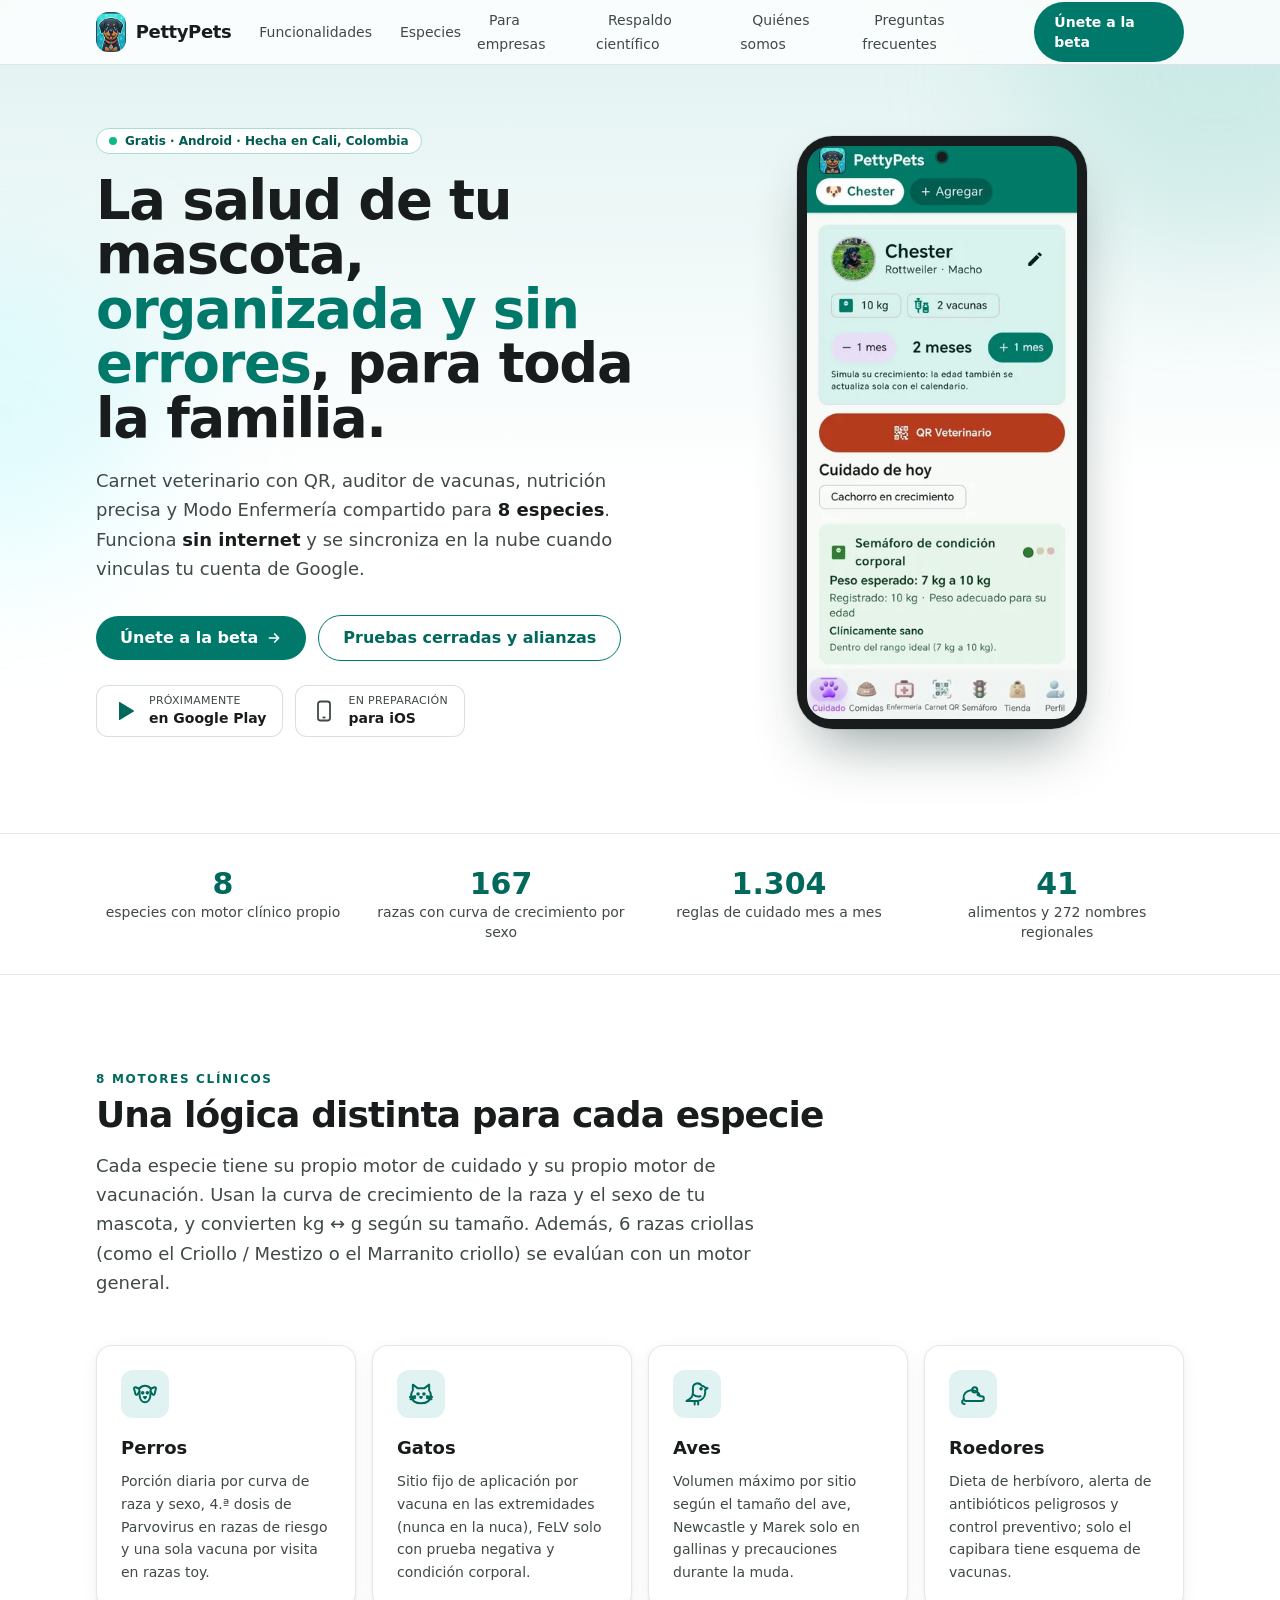
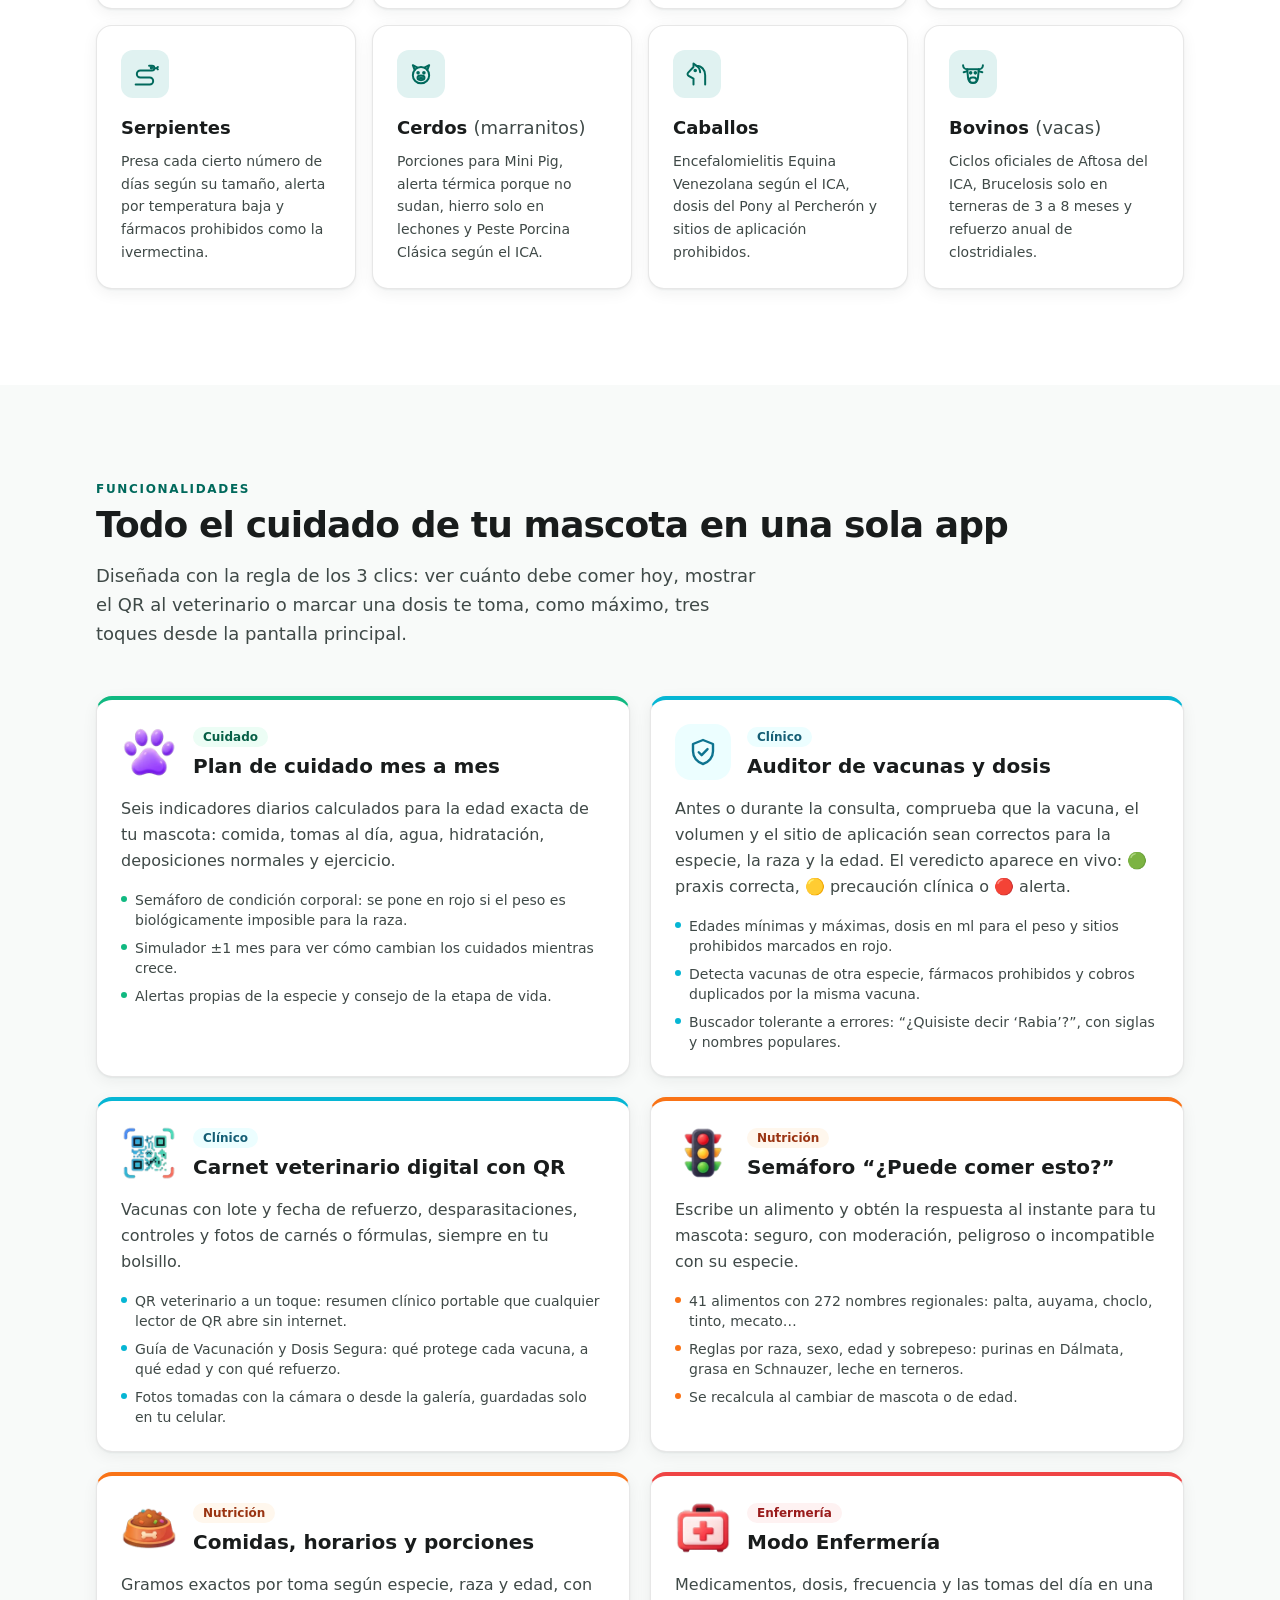
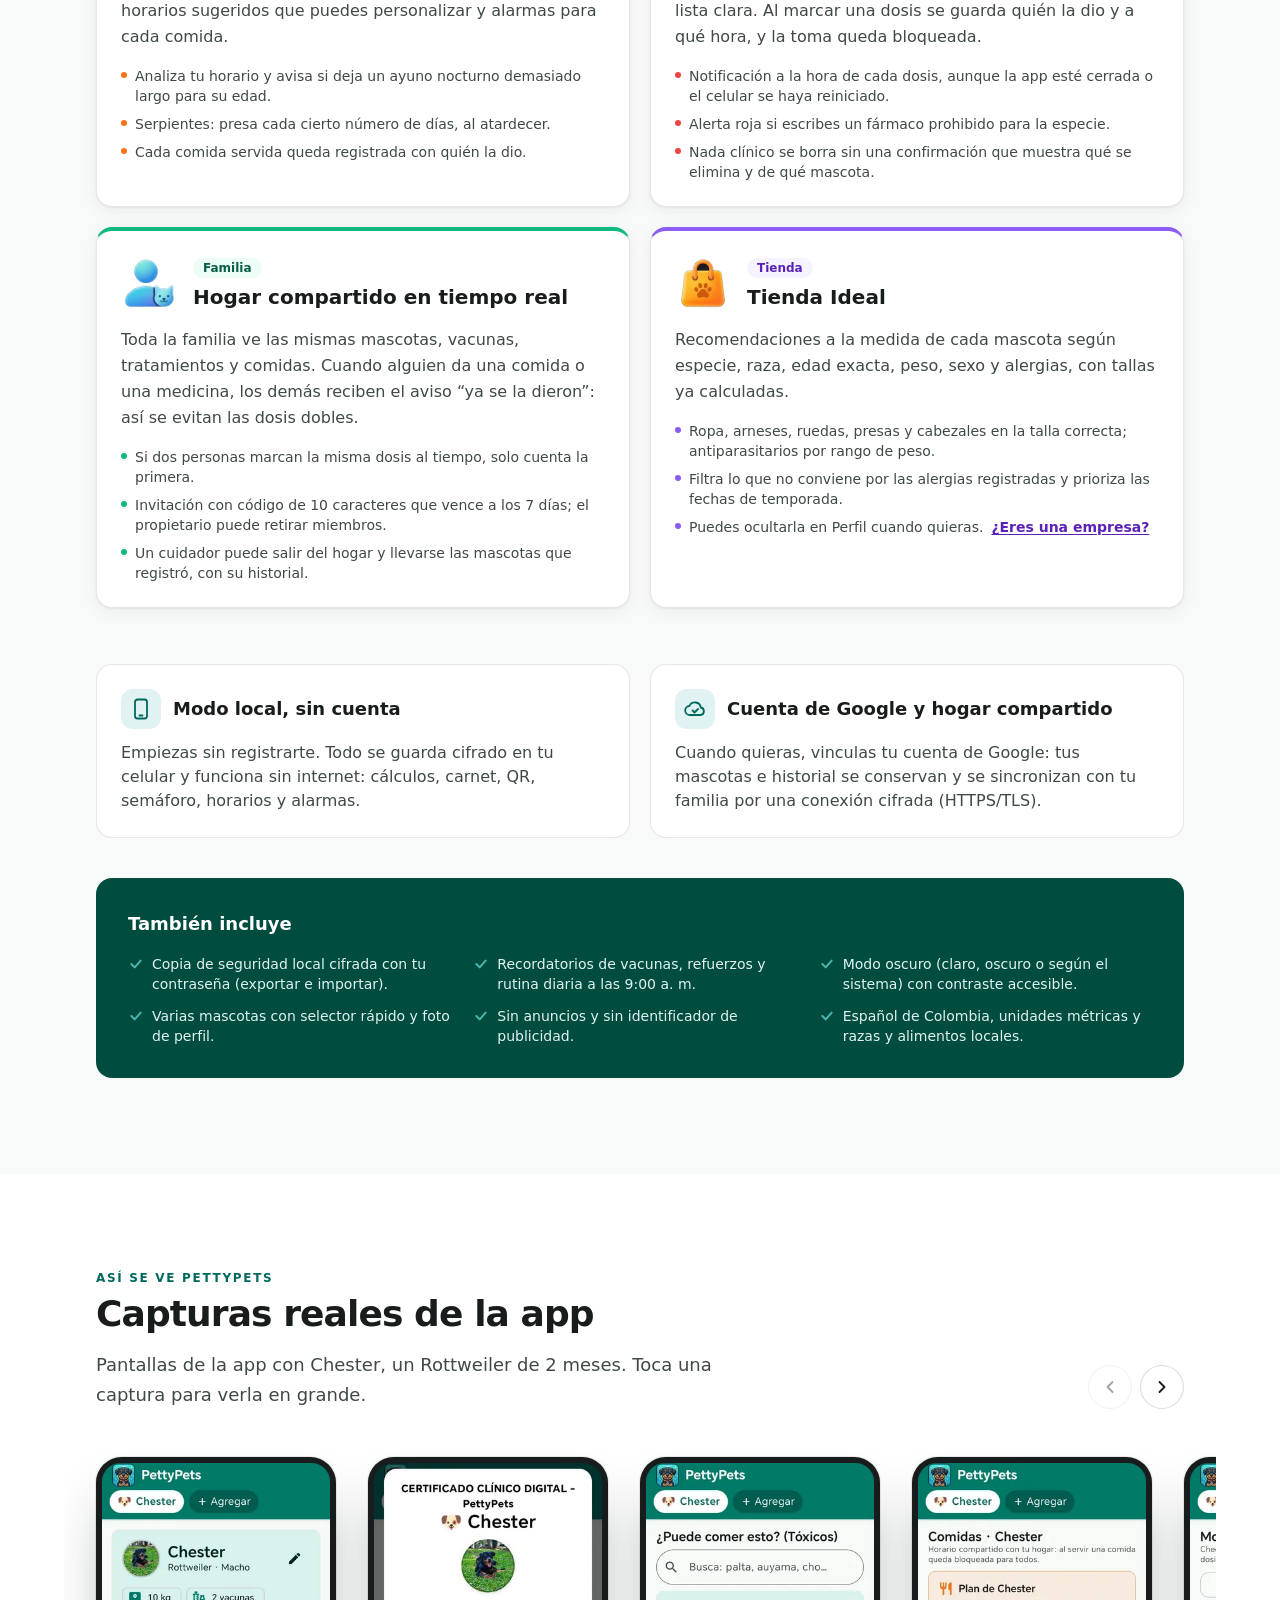
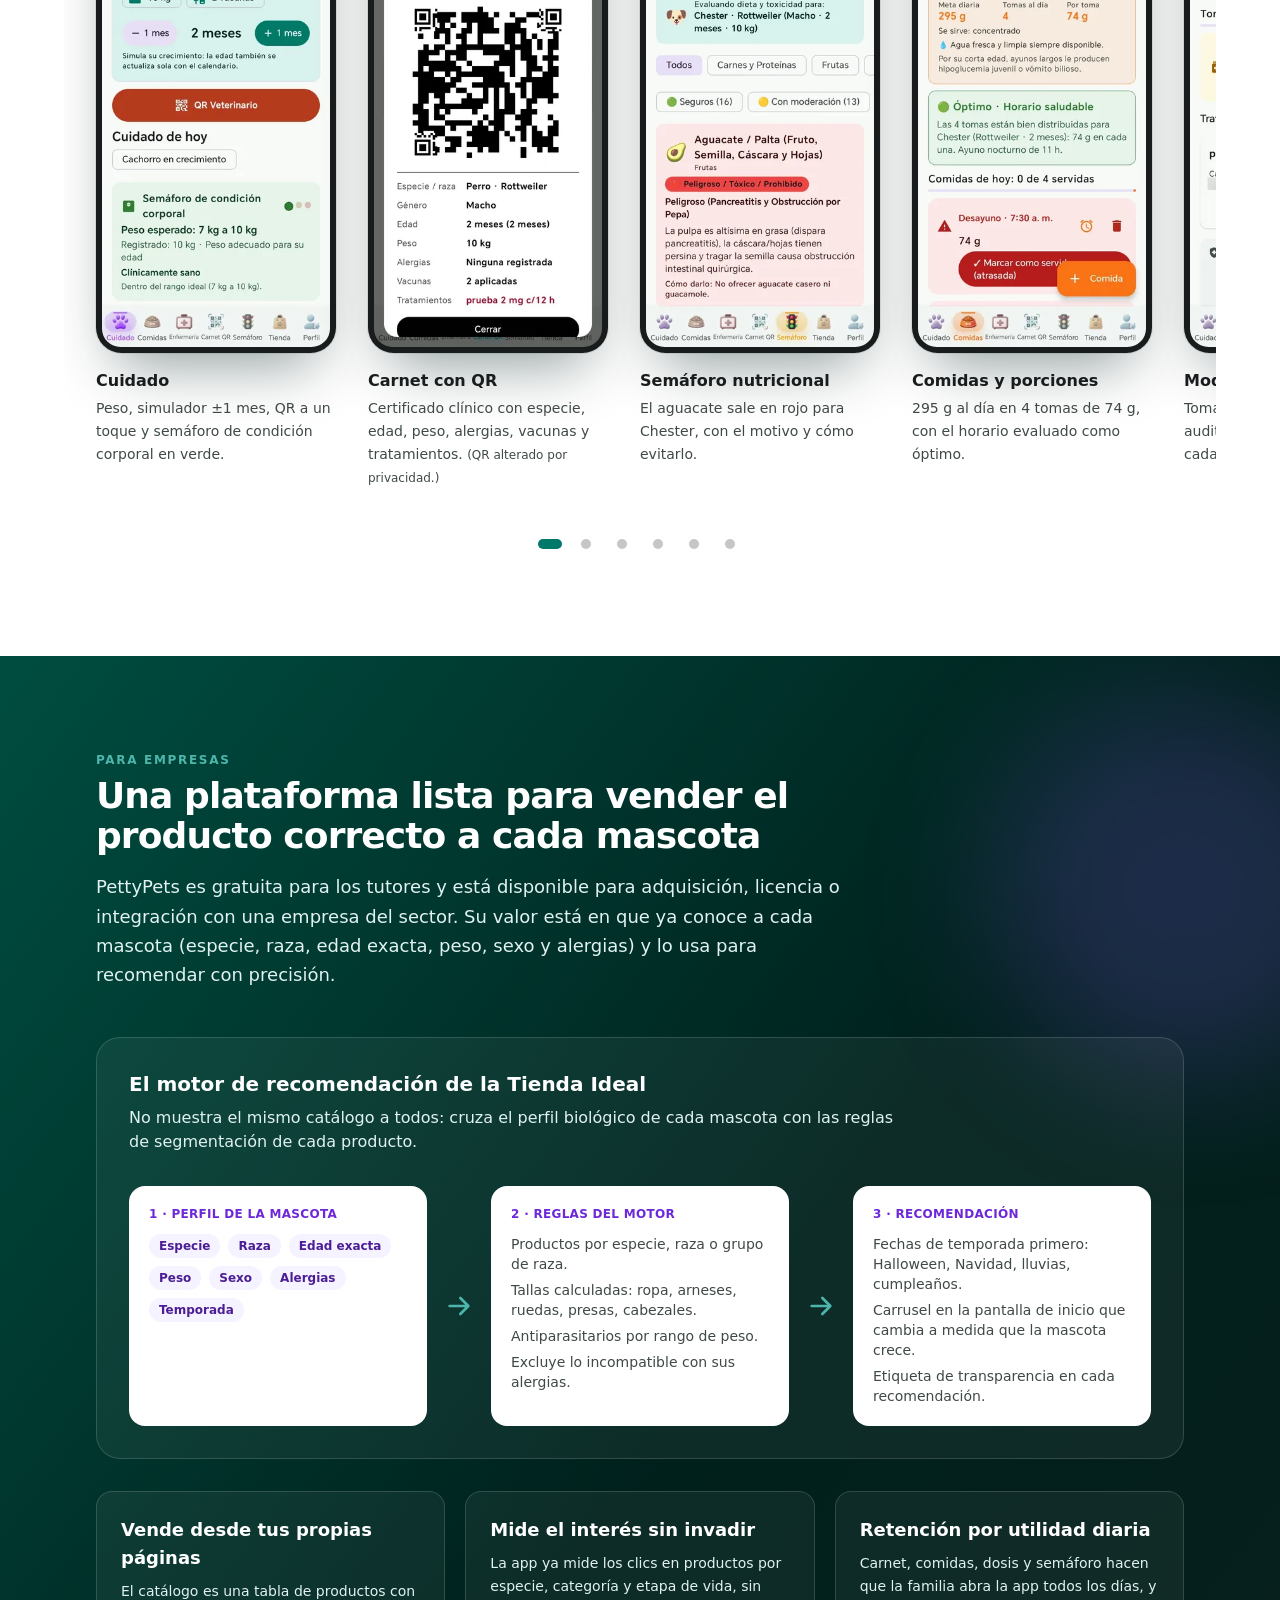
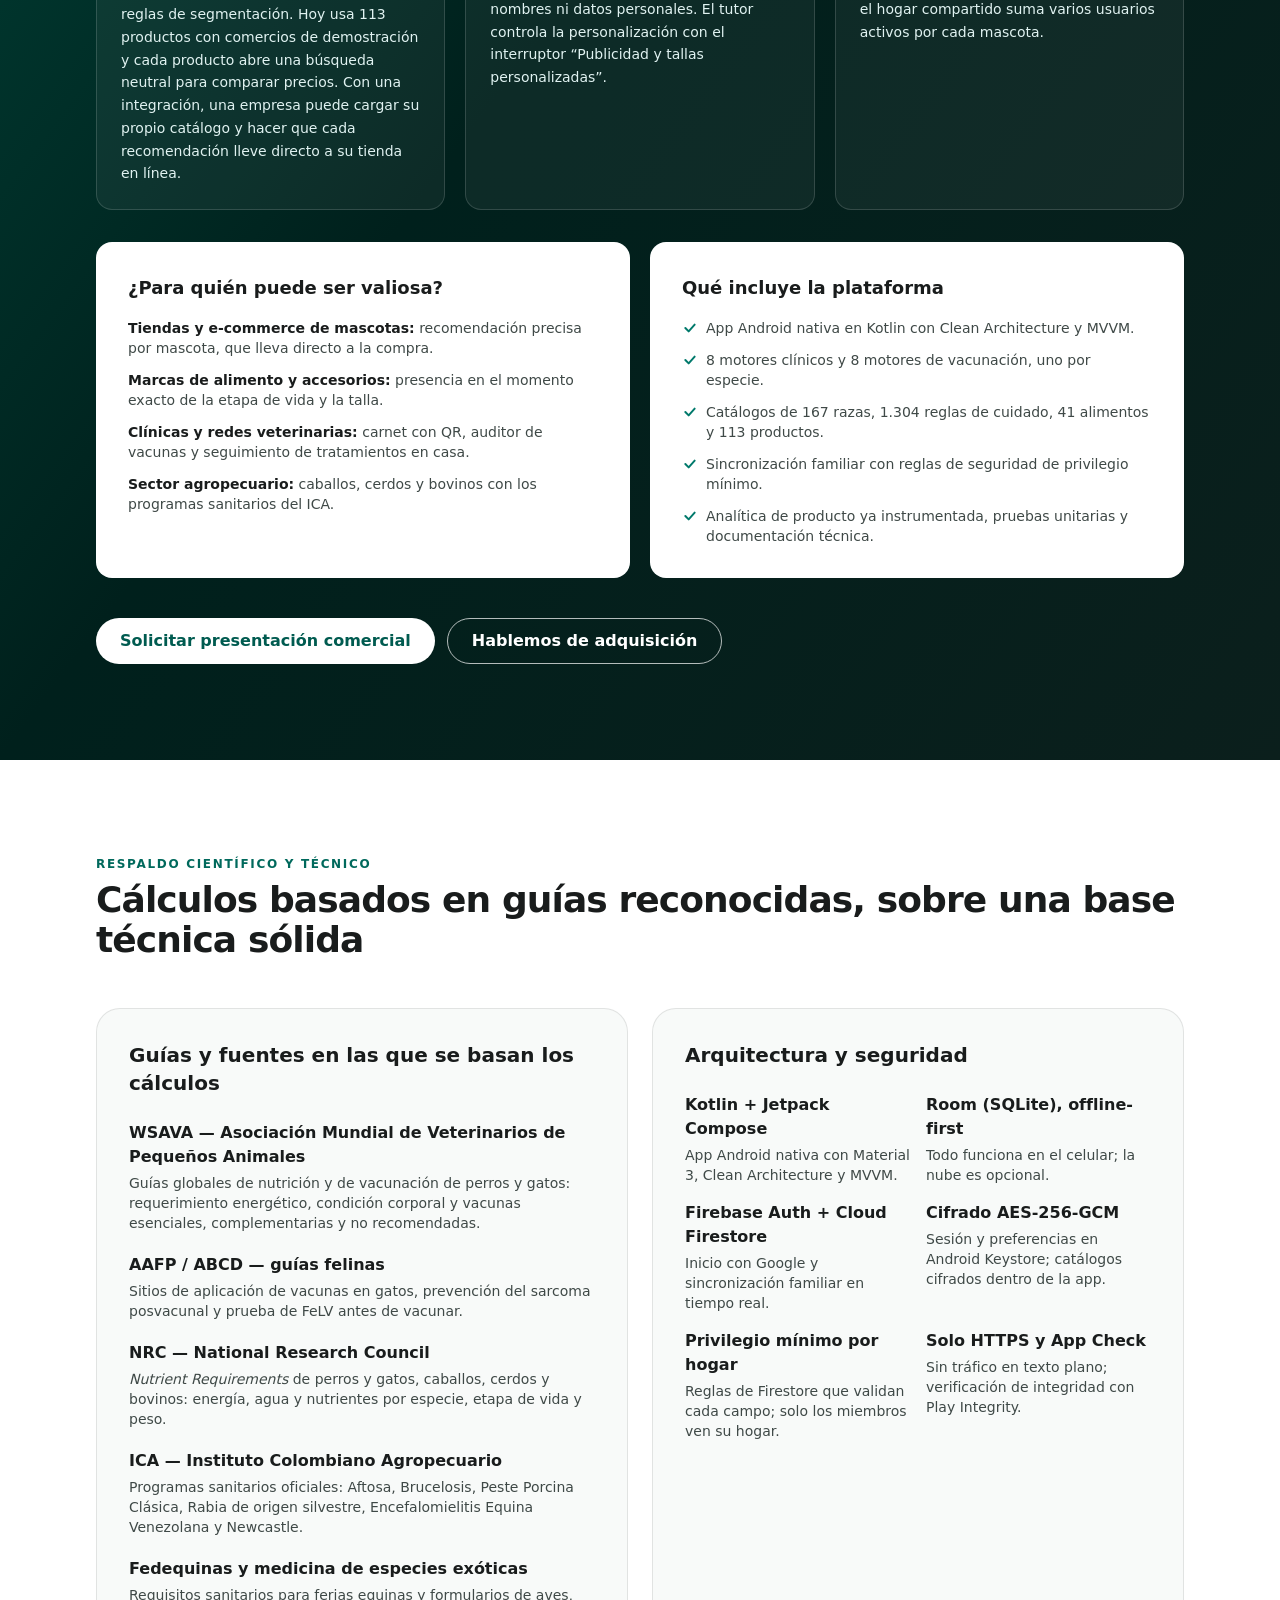
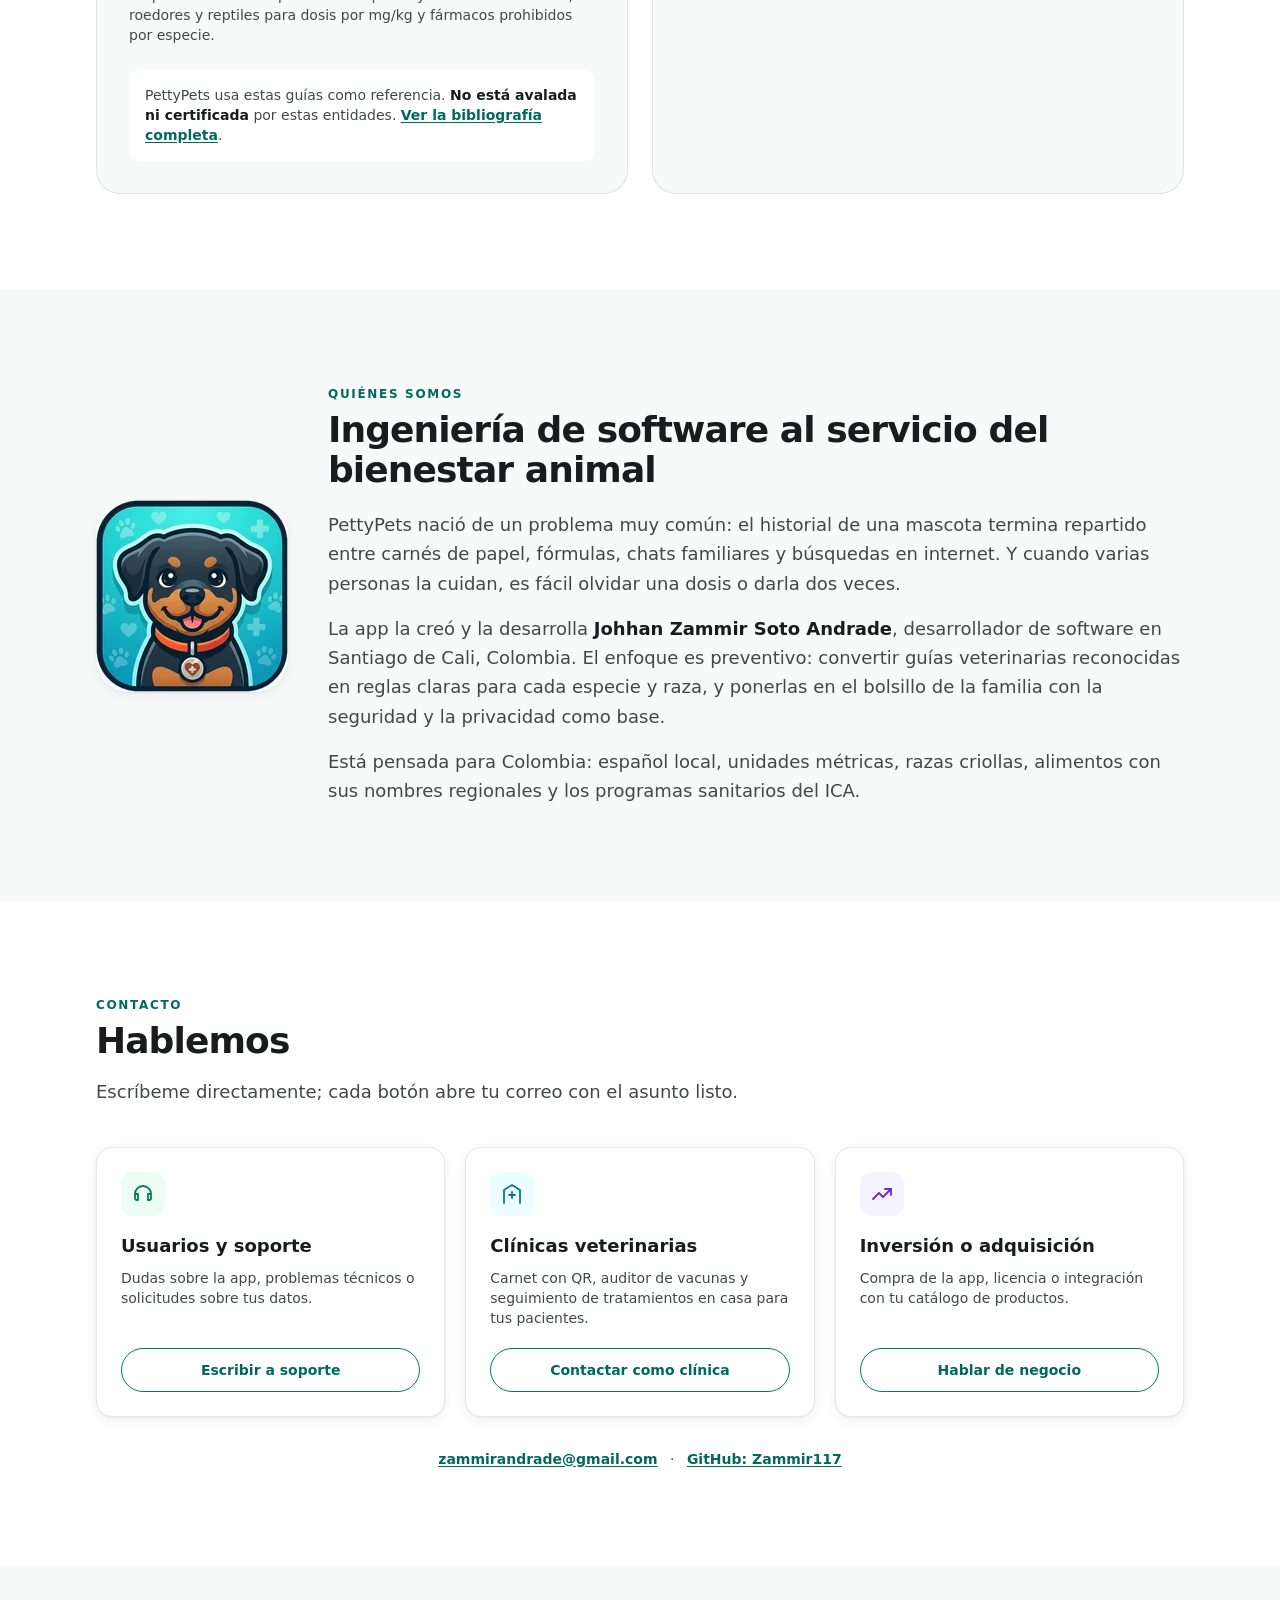
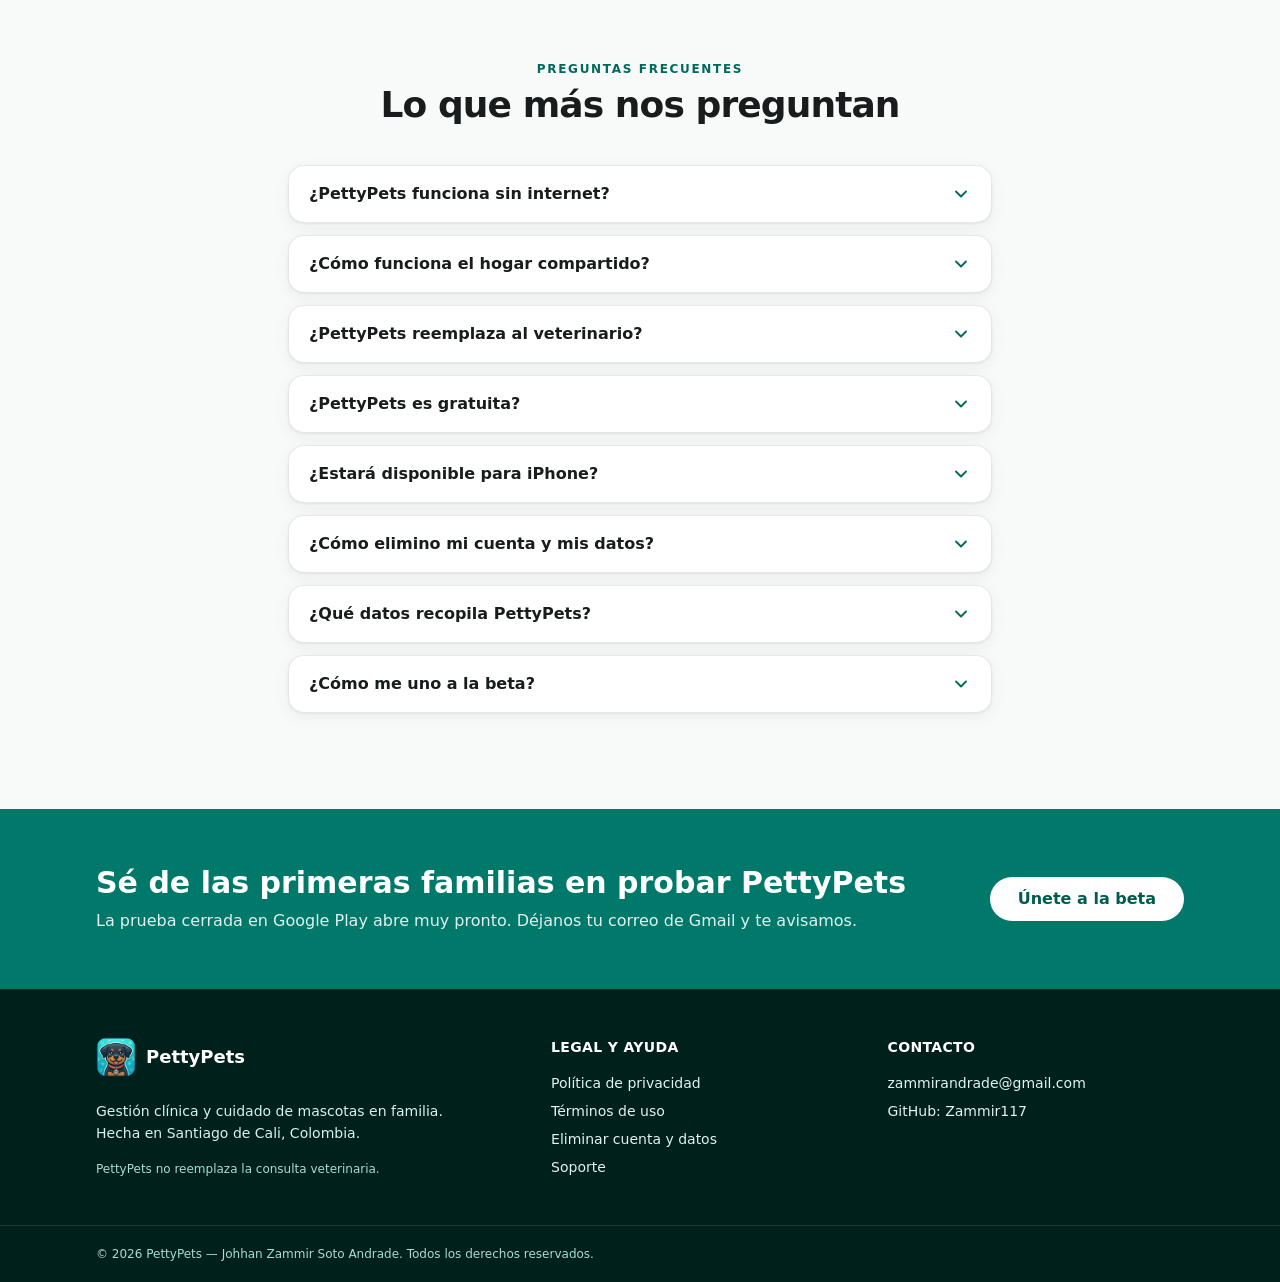
==== commit fcf8370b: "Capturas reales de la app en el sitio - Hero con la captura real de la pantalla Cuidado (srcset 360/" ====
--- a/index.html
+++ b/index.html
@@ -22,7 +22,7 @@
   <meta property="og:image" content="https://zammir117.github.io/assets/og-image.png">
   <meta property="og:image:width" content="1200">
   <meta property="og:image:height" content="630">
-  <meta property="og:image:alt" content="Logo de PettyPets: un cachorro Rottweiler sobre fondo turquesa, con el texto Gestión clínica y cuidado de mascotas en familia.">
+  <meta property="og:image:alt" content="Logo de PettyPets junto a dos capturas de la app: la pantalla Cuidado de Chester y el semáforo de alimentos.">
   <meta name="twitter:card" content="summary_large_image">
   <meta name="twitter:title" content="PettyPets — Gestión clínica y cuidado de mascotas en familia">
   <meta name="twitter:description" content="Carnet veterinario con QR, auditor de vacunas, nutrición precisa y Modo Enfermería compartido para 8 especies.">
@@ -187,51 +187,12 @@
           </ul>
         </div>
 
-        <!-- Mockup de teléfono: muestra assets/screenshots/hero.webp; si aún no existe, queda la vista de respaldo. -->
+        <!-- Mockup de teléfono con la captura real de la pantalla Cuidado (sin lazy: es el elemento principal). -->
         <div class="relative">
           <div class="phone">
             <div class="phone-notch" aria-hidden="true"></div>
             <div class="phone-screen">
-              <img src="assets/screenshots/hero.webp" width="1080" height="2340" alt="Pantalla Cuidado de PettyPets con los indicadores diarios de la mascota" fetchpriority="high" decoding="async" onerror="this.remove()">
-              <!-- Vista de respaldo (texto ilustrativo, no es una captura real) -->
-              <div class="flex h-full flex-col" aria-hidden="true">
-                <div class="bg-gradient-to-b from-brand-600 to-brand-900 px-4 pb-5 pt-9 text-white">
-                  <div class="flex items-center gap-2">
-                    <picture>
-                      <source srcset="assets/img/logo-96.webp" type="image/webp">
-                      <img src="assets/logo.png" width="32" height="32" alt="" class="h-8 w-8 rounded-lg">
-                    </picture>
-                    <div class="leading-tight">
-                      <p class="text-[11px] opacity-80">Cuidado de hoy</p>
-                      <p class="text-sm font-bold">Tu mascota</p>
-                    </div>
-                  </div>
-                  <div class="mt-4 rounded-xl bg-white/15 p-3">
-                    <p class="text-[10px] uppercase tracking-wide opacity-80">Condición corporal</p>
-                    <div class="mt-1 flex items-center gap-2">
-                      <span class="h-2.5 w-2.5 rounded-full bg-emerald-300"></span>
-                      <p class="text-xs font-semibold">Peso dentro de la curva de su raza</p>
-                    </div>
-                  </div>
-                </div>
-                <div class="grid grid-cols-2 gap-2 p-3">
-                  <div class="rounded-xl bg-white p-2.5 shadow-sm"><p class="text-[10px] text-ink-soft">Comida</p><p class="text-sm font-bold text-orange-700">g / día</p></div>
-                  <div class="rounded-xl bg-white p-2.5 shadow-sm"><p class="text-[10px] text-ink-soft">Agua</p><p class="text-sm font-bold text-cyan-700">ml / día</p></div>
-                  <div class="rounded-xl bg-white p-2.5 shadow-sm"><p class="text-[10px] text-ink-soft">Tomas al día</p><p class="text-sm font-bold text-ink">Horario</p></div>
-                  <div class="rounded-xl bg-white p-2.5 shadow-sm"><p class="text-[10px] text-ink-soft">Ejercicio</p><p class="text-sm font-bold text-violet-700">min / día</p></div>
-                </div>
-                <div class="mx-3 rounded-xl border-l-4 border-red-500 bg-white p-2.5 shadow-sm">
-                  <p class="text-[10px] font-semibold text-red-700">Modo Enfermería</p>
-                  <p class="text-xs text-ink">Próxima dosis · confirmar toma</p>
-                </div>
-                <div class="mx-3 mt-2 rounded-xl border-l-4 border-cyan-500 bg-white p-2.5 shadow-sm">
-                  <p class="text-[10px] font-semibold text-cyan-700">Carnet</p>
-                  <p class="text-xs text-ink">Refuerzo de vacuna pendiente</p>
-                </div>
-                <div class="mt-auto grid grid-cols-5 border-t border-ink/10 bg-white px-2 py-2 text-center text-[9px] text-ink-soft">
-                  <span class="font-bold text-brand-700">Cuidado</span><span>Comidas</span><span>Enfermería</span><span>Carnet</span><span>Semáforo</span>
-                </div>
-              </div>
+              <img src="assets/screenshots/cuidado-720.webp" srcset="assets/screenshots/cuidado-360.webp 360w, assets/screenshots/cuidado-720.webp 720w" sizes="(min-width: 640px) 270px, 240px" width="720" height="1530" alt="Pantalla Cuidado de Chester, un Rottweiler de 2 meses y 10 kg, con el simulador de crecimiento y el semáforo de condición corporal en verde" fetchpriority="high" decoding="async">
             </div>
           </div>
         </div>
@@ -493,6 +454,97 @@
             <li class="flex gap-2"><svg class="mt-0.5 h-4 w-4 shrink-0 text-brand-300" viewBox="0 0 24 24" fill="none" stroke="currentColor" stroke-width="3" stroke-linecap="round" stroke-linejoin="round" aria-hidden="true"><path d="m5 12 5 5 9-10"/></svg>Español de Colombia, unidades métricas y razas y alimentos locales.</li>
           </ul>
         </div>
+      </div>
+    </section>
+
+    <!-- ============================================================ CAPTURAS -->
+    <section id="capturas" class="section overflow-hidden bg-white" aria-labelledby="capturas-titulo">
+      <div class="container-site">
+        <div class="flex flex-col gap-6 sm:flex-row sm:items-end sm:justify-between">
+          <div>
+            <p class="eyebrow">Así se ve PettyPets</p>
+            <h2 id="capturas-titulo" class="section-title">Capturas reales de la app</h2>
+            <p class="section-lead">Pantallas de la app con Chester, un Rottweiler de 2 meses. Toca una captura para verla en grande.</p>
+          </div>
+          <div class="hidden shrink-0 gap-2 sm:flex">
+            <button type="button" class="gallery-arrow" data-gallery-prev aria-label="Captura anterior" aria-controls="galeria">
+              <svg class="h-5 w-5" viewBox="0 0 24 24" fill="none" stroke="currentColor" stroke-width="2.2" stroke-linecap="round" stroke-linejoin="round" aria-hidden="true"><path d="m15 6-6 6 6 6"/></svg>
+            </button>
+            <button type="button" class="gallery-arrow" data-gallery-next aria-label="Captura siguiente" aria-controls="galeria">
+              <svg class="h-5 w-5" viewBox="0 0 24 24" fill="none" stroke="currentColor" stroke-width="2.2" stroke-linecap="round" stroke-linejoin="round" aria-hidden="true"><path d="m9 6 6 6-6 6"/></svg>
+            </button>
+          </div>
+        </div>
+
+        <ul id="galeria" class="gallery-track" data-gallery tabindex="0" aria-label="Capturas de PettyPets. Desplázate horizontalmente para ver más.">
+          <li class="gallery-item" data-gallery-item>
+            <figure>
+              <button type="button" class="shot-phone" data-lightbox data-full="assets/screenshots/cuidado-720.webp" data-caption="Cuidado: perfil de Chester con su peso, el simulador ±1 mes y el semáforo de condición corporal." aria-label="Ampliar captura: Cuidado">
+                <img src="assets/screenshots/cuidado-360.webp" srcset="assets/screenshots/cuidado-360.webp 360w, assets/screenshots/cuidado-720.webp 720w" sizes="240px" width="360" height="765" alt="Pantalla Cuidado de Chester con su peso de 10 kg, el simulador de crecimiento y el semáforo de condición corporal en verde" loading="lazy" decoding="async">
+              </button>
+              <figcaption class="mt-4">
+                <p class="font-bold text-ink">Cuidado</p>
+                <p class="mt-1 text-sm leading-relaxed text-ink-soft">Peso, simulador ±1 mes, QR a un toque y semáforo de condición corporal en verde.</p>
+              </figcaption>
+            </figure>
+          </li>
+          <li class="gallery-item" data-gallery-item>
+            <figure>
+              <button type="button" class="shot-phone" data-lightbox data-full="assets/screenshots/carnet-qr-720.webp" data-caption="Certificado clínico digital de Chester con su resumen clínico. El código QR está alterado por privacidad." aria-label="Ampliar captura: Carnet con QR">
+                <img src="assets/screenshots/carnet-qr-360.webp" srcset="assets/screenshots/carnet-qr-360.webp 360w, assets/screenshots/carnet-qr-720.webp 720w" sizes="240px" width="360" height="765" alt="Certificado clínico digital de Chester con su foto, el código QR alterado por privacidad y su especie, edad, peso, alergias, vacunas y tratamientos" loading="lazy" decoding="async">
+              </button>
+              <figcaption class="mt-4">
+                <p class="font-bold text-ink">Carnet con QR</p>
+                <p class="mt-1 text-sm leading-relaxed text-ink-soft">Certificado clínico con especie, edad, peso, alergias, vacunas y tratamientos. <span class="text-xs">(QR alterado por privacidad.)</span></p>
+              </figcaption>
+            </figure>
+          </li>
+          <li class="gallery-item" data-gallery-item>
+            <figure>
+              <button type="button" class="shot-phone" data-lightbox data-full="assets/screenshots/semaforo-720.webp" data-caption="Semáforo ¿Puede comer esto?: el aguacate es peligroso para Chester, con el motivo y cómo evitarlo." aria-label="Ampliar captura: Semáforo nutricional">
+                <img src="assets/screenshots/semaforo-360.webp" srcset="assets/screenshots/semaforo-360.webp 360w, assets/screenshots/semaforo-720.webp 720w" sizes="240px" width="360" height="765" alt="Semáforo ¿Puede comer esto? marcando el aguacate como peligroso para Chester por riesgo de pancreatitis y obstrucción" loading="lazy" decoding="async">
+              </button>
+              <figcaption class="mt-4">
+                <p class="font-bold text-ink">Semáforo nutricional</p>
+                <p class="mt-1 text-sm leading-relaxed text-ink-soft">El aguacate sale en rojo para Chester, con el motivo y cómo evitarlo.</p>
+              </figcaption>
+            </figure>
+          </li>
+          <li class="gallery-item" data-gallery-item>
+            <figure>
+              <button type="button" class="shot-phone" data-lightbox data-full="assets/screenshots/comidas-720.webp" data-caption="Comidas: 295 g al día en 4 tomas de 74 g, con el horario evaluado como óptimo." aria-label="Ampliar captura: Comidas y porciones">
+                <img src="assets/screenshots/comidas-360.webp" srcset="assets/screenshots/comidas-360.webp 360w, assets/screenshots/comidas-720.webp 720w" sizes="240px" width="360" height="765" alt="Plan de comidas de Chester con meta de 295 g al día en 4 tomas de 74 g y el horario marcado como óptimo" loading="lazy" decoding="async">
+              </button>
+              <figcaption class="mt-4">
+                <p class="font-bold text-ink">Comidas y porciones</p>
+                <p class="mt-1 text-sm leading-relaxed text-ink-soft">295 g al día en 4 tomas de 74 g, con el horario evaluado como óptimo.</p>
+              </figcaption>
+            </figure>
+          </li>
+          <li class="gallery-item" data-gallery-item>
+            <figure>
+              <button type="button" class="shot-phone" data-lightbox data-full="assets/screenshots/enfermeria-720.webp" data-caption="Modo Enfermería: toma pendiente con el botón Dar dosis, el auditor de dosis y el tratamiento activo." aria-label="Ampliar captura: Modo Enfermería">
+                <img src="assets/screenshots/enfermeria-360.webp" srcset="assets/screenshots/enfermeria-360.webp 360w, assets/screenshots/enfermeria-720.webp 720w" sizes="240px" width="360" height="765" alt="Modo Enfermería de Chester con una toma pendiente, el botón Dar dosis y un tratamiento activo cada 12 horas" loading="lazy" decoding="async">
+              </button>
+              <figcaption class="mt-4">
+                <p class="font-bold text-ink">Modo Enfermería</p>
+                <p class="mt-1 text-sm leading-relaxed text-ink-soft">Toma pendiente con “Dar dosis”, auditor de dosis y tratamiento cada 12 horas.</p>
+              </figcaption>
+            </figure>
+          </li>
+          <li class="gallery-item" data-gallery-item>
+            <figure>
+              <button type="button" class="shot-phone" data-lightbox data-full="assets/screenshots/tienda-720.webp" data-caption="Tienda Ideal: alimento recomendado para un Rottweiler de 2 meses, con el porqué y el precio estimado." aria-label="Ampliar captura: Tienda Ideal">
+                <img src="assets/screenshots/tienda-360.webp" srcset="assets/screenshots/tienda-360.webp 360w, assets/screenshots/tienda-720.webp 720w" sizes="240px" width="360" height="765" alt="Tienda Ideal con un alimento para cachorro Rottweiler, la explicación de por qué es para Chester y su precio estimado en pesos" loading="lazy" decoding="async">
+              </button>
+              <figcaption class="mt-4">
+                <p class="font-bold text-ink">Tienda Ideal</p>
+                <p class="mt-1 text-sm leading-relaxed text-ink-soft">Alimento elegido para un Rottweiler de 2 meses, con el porqué y el precio estimado.</p>
+              </figcaption>
+            </figure>
+          </li>
+        </ul>
+        <div class="mt-4 flex justify-center gap-1" data-gallery-dots role="group" aria-label="Elegir captura"></div>
       </div>
     </section>
 
@@ -600,19 +652,23 @@
             <dl class="mt-6 space-y-5">
               <div>
                 <dt class="font-semibold text-ink">WSAVA — Asociación Mundial de Veterinarios de Pequeños Animales</dt>
-                <dd class="mt-1 text-sm text-ink-soft">Guías de vacunación de perros y gatos: vacunas esenciales y vacunas no recomendadas.</dd>
-              </div>
-              <div>
-                <dt class="font-semibold text-ink">AAFP — American Association of Feline Practitioners</dt>
-                <dd class="mt-1 text-sm text-ink-soft">Sitios de aplicación de vacunas en gatos para prevenir el sarcoma posvacunal.</dd>
+                <dd class="mt-1 text-sm text-ink-soft">Guías globales de nutrición y de vacunación de perros y gatos: requerimiento energético, condición corporal y vacunas esenciales, complementarias y no recomendadas.</dd>
+              </div>
+              <div>
+                <dt class="font-semibold text-ink">AAFP / ABCD — guías felinas</dt>
+                <dd class="mt-1 text-sm text-ink-soft">Sitios de aplicación de vacunas en gatos, prevención del sarcoma posvacunal y prueba de FeLV antes de vacunar.</dd>
+              </div>
+              <div>
+                <dt class="font-semibold text-ink">NRC — National Research Council</dt>
+                <dd class="mt-1 text-sm text-ink-soft"><em>Nutrient Requirements</em> de perros y gatos, caballos, cerdos y bovinos: energía, agua y nutrientes por especie, etapa de vida y peso.</dd>
               </div>
               <div>
                 <dt class="font-semibold text-ink">ICA — Instituto Colombiano Agropecuario</dt>
                 <dd class="mt-1 text-sm text-ink-soft">Programas sanitarios oficiales: Aftosa, Brucelosis, Peste Porcina Clásica, Rabia de origen silvestre, Encefalomielitis Equina Venezolana y Newcastle.</dd>
               </div>
               <div>
-                <dt class="font-semibold text-ink">Fedequinas y nutrición energética</dt>
-                <dd class="mt-1 text-sm text-ink-soft">Requisitos sanitarios para ferias equinas y fórmula de requerimiento energético en reposo (RER) ajustada por etapa de vida.</dd>
+                <dt class="font-semibold text-ink">Fedequinas y medicina de especies exóticas</dt>
+                <dd class="mt-1 text-sm text-ink-soft">Requisitos sanitarios para ferias equinas y formularios de aves, roedores y reptiles para dosis por mg/kg y fármacos prohibidos por especie.</dd>
               </div>
             </dl>
             <p class="mt-6 rounded-xl bg-white p-4 text-sm text-ink-soft">PettyPets usa estas guías como referencia. <strong class="text-ink">No está avalada ni certificada</strong> por estas entidades. <a href="terminos.html#bibliografia" class="font-semibold text-brand-700 underline underline-offset-2">Ver la bibliografía completa</a>.</p>
@@ -741,6 +797,17 @@
     </section>
   </main>
 
+  <!-- Ampliación de capturas (dialog nativo: Esc, foco atrapado y fondo inerte) -->
+  <dialog class="lightbox" data-lightbox-dialog aria-label="Captura ampliada">
+    <div class="relative flex flex-col items-center">
+      <button type="button" class="lightbox-close" data-lightbox-close aria-label="Cerrar captura ampliada">
+        <svg class="h-6 w-6" viewBox="0 0 24 24" fill="none" stroke="currentColor" stroke-width="2.4" stroke-linecap="round" aria-hidden="true"><path d="M6 6l12 12M18 6 6 18"/></svg>
+      </button>
+      <img data-lightbox-img width="720" height="1530" alt="" class="h-auto max-h-[80vh] w-auto max-w-full rounded-[1.6rem] bg-white">
+      <p data-lightbox-caption class="mt-4 max-w-md text-center text-sm leading-relaxed text-white"></p>
+    </div>
+  </dialog>
+
   <!-- ============================================================ FOOTER -->
   <footer class="on-dark bg-brand-950 text-brand-50">
     <div class="container-site grid gap-10 py-12 md:grid-cols-[1.4fr_1fr_1fr]">
--- a/assets/css/styles.css
+++ b/assets/css/styles.css
@@ -1 +1 @@
-*,:after,:before{--tw-border-spacing-x:0;--tw-border-spacing-y:0;--tw-translate-x:0;--tw-translate-y:0;--tw-rotate:0;--tw-skew-x:0;--tw-skew-y:0;--tw-scale-x:1;--tw-scale-y:1;--tw-pan-x: ;--tw-pan-y: ;--tw-pinch-zoom: ;--tw-scroll-snap-strictness:proximity;--tw-gradient-from-position: ;--tw-gradient-via-position: ;--tw-gradient-to-position: ;--tw-ordinal: ;--tw-slashed-zero: ;--tw-numeric-figure: ;--tw-numeric-spacing: ;--tw-numeric-fraction: ;--tw-ring-inset: ;--tw-ring-offset-width:0px;--tw-ring-offset-color:#fff;--tw-ring-color:rgba(59,130,246,.5);--tw-ring-offset-shadow:0 0 #0000;--tw-ring-shadow:0 0 #0000;--tw-shadow:0 0 #0000;--tw-shadow-colored:0 0 #0000;--tw-blur: ;--tw-brightness: ;--tw-contrast: ;--tw-grayscale: ;--tw-hue-rotate: ;--tw-invert: ;--tw-saturate: ;--tw-sepia: ;--tw-drop-shadow: ;--tw-backdrop-blur: ;--tw-backdrop-brightness: ;--tw-backdrop-contrast: ;--tw-backdrop-grayscale: ;--tw-backdrop-hue-rotate: ;--tw-backdrop-invert: ;--tw-backdrop-opacity: ;--tw-backdrop-saturate: ;--tw-backdrop-sepia: ;--tw-contain-size: ;--tw-contain-layout: ;--tw-contain-paint: ;--tw-contain-style: }::backdrop{--tw-border-spacing-x:0;--tw-border-spacing-y:0;--tw-translate-x:0;--tw-translate-y:0;--tw-rotate:0;--tw-skew-x:0;--tw-skew-y:0;--tw-scale-x:1;--tw-scale-y:1;--tw-pan-x: ;--tw-pan-y: ;--tw-pinch-zoom: ;--tw-scroll-snap-strictness:proximity;--tw-gradient-from-position: ;--tw-gradient-via-position: ;--tw-gradient-to-position: ;--tw-ordinal: ;--tw-slashed-zero: ;--tw-numeric-figure: ;--tw-numeric-spacing: ;--tw-numeric-fraction: ;--tw-ring-inset: ;--tw-ring-offset-width:0px;--tw-ring-offset-color:#fff;--tw-ring-color:rgba(59,130,246,.5);--tw-ring-offset-shadow:0 0 #0000;--tw-ring-shadow:0 0 #0000;--tw-shadow:0 0 #0000;--tw-shadow-colored:0 0 #0000;--tw-blur: ;--tw-brightness: ;--tw-contrast: ;--tw-grayscale: ;--tw-hue-rotate: ;--tw-invert: ;--tw-saturate: ;--tw-sepia: ;--tw-drop-shadow: ;--tw-backdrop-blur: ;--tw-backdrop-brightness: ;--tw-backdrop-contrast: ;--tw-backdrop-grayscale: ;--tw-backdrop-hue-rotate: ;--tw-backdrop-invert: ;--tw-backdrop-opacity: ;--tw-backdrop-saturate: ;--tw-backdrop-sepia: ;--tw-contain-size: ;--tw-contain-layout: ;--tw-contain-paint: ;--tw-contain-style: }/*! tailwindcss v3.4.17 | MIT License | https://tailwindcss.com*/*,:after,:before{border:0 solid #e5e7eb;box-sizing:border-box}:after,:before{--tw-content:""}:host,html{line-height:1.5;-webkit-text-size-adjust:100%;font-family:system-ui,-apple-system,Segoe UI,Roboto,Helvetica Neue,Arial,sans-serif;font-feature-settings:normal;font-variation-settings:normal;-moz-tab-size:4;-o-tab-size:4;tab-size:4;-webkit-tap-highlight-color:transparent}body{line-height:inherit;margin:0}hr{border-top-width:1px;color:inherit;height:0}abbr:where([title]){-webkit-text-decoration:underline dotted;text-decoration:underline dotted}h1,h2,h3,h4,h5,h6{font-size:inherit;font-weight:inherit}a{color:inherit;text-decoration:inherit}b,strong{font-weight:bolder}code,kbd,pre,samp{font-family:ui-monospace,SFMono-Regular,Menlo,Monaco,Consolas,Liberation Mono,Courier New,monospace;font-feature-settings:normal;font-size:1em;font-variation-settings:normal}small{font-size:80%}sub,sup{font-size:75%;line-height:0;position:relative;vertical-align:baseline}sub{bottom:-.25em}sup{top:-.5em}table{border-collapse:collapse;border-color:inherit;text-indent:0}button,input,optgroup,select,textarea{color:inherit;font-family:inherit;font-feature-settings:inherit;font-size:100%;font-variation-settings:inherit;font-weight:inherit;letter-spacing:inherit;line-height:inherit;margin:0;padding:0}button,select{text-transform:none}button,input:where([type=button]),input:where([type=reset]),input:where([type=submit]){-webkit-appearance:button;background-color:transparent;background-image:none}:-moz-focusring{outline:auto}:-moz-ui-invalid{box-shadow:none}progress{vertical-align:baseline}::-webkit-inner-spin-button,::-webkit-outer-spin-button{height:auto}[type=search]{-webkit-appearance:textfield;outline-offset:-2px}::-webkit-search-decoration{-webkit-appearance:none}::-webkit-file-upload-button{-webkit-appearance:button;font:inherit}summary{display:list-item}blockquote,dd,dl,figure,h1,h2,h3,h4,h5,h6,hr,p,pre{margin:0}fieldset{margin:0}fieldset,legend{padding:0}menu,ol,ul{list-style:none;margin:0;padding:0}dialog{padding:0}textarea{resize:vertical}input::-moz-placeholder,textarea::-moz-placeholder{color:#9ca3af;opacity:1}input::placeholder,textarea::placeholder{color:#9ca3af;opacity:1}[role=button],button{cursor:pointer}:disabled{cursor:default}audio,canvas,embed,iframe,img,object,svg,video{display:block;vertical-align:middle}img,video{height:auto;max-width:100%}[hidden]:where(:not([hidden=until-found])){display:none}html{-webkit-text-size-adjust:100%;scroll-padding-top:5rem}@media (prefers-reduced-motion:no-preference){html{scroll-behavior:smooth}}body{--tw-bg-opacity:1;background-color:rgb(255 255 255/var(--tw-bg-opacity,1));font-family:system-ui,-apple-system,Segoe UI,Roboto,Helvetica Neue,Arial,sans-serif;--tw-text-opacity:1;color:rgb(25 28 28/var(--tw-text-opacity,1));-webkit-font-smoothing:antialiased;-moz-osx-font-smoothing:grayscale}:focus-visible{border-radius:6px;outline:3px solid #00796b;outline-offset:3px}.on-dark :focus-visible{outline-color:#fff}::-moz-selection{--tw-bg-opacity:1;background-color:rgb(167 220 213/var(--tw-bg-opacity,1));--tw-text-opacity:1;color:rgb(0 32 28/var(--tw-text-opacity,1))}::selection{--tw-bg-opacity:1;background-color:rgb(167 220 213/var(--tw-bg-opacity,1));--tw-text-opacity:1;color:rgb(0 32 28/var(--tw-text-opacity,1))}summary::-webkit-details-marker{display:none}.container-site{margin-left:auto;margin-right:auto;max-width:72rem;padding-left:1rem;padding-right:1rem;width:100%}@media (min-width:640px){.container-site{padding-left:1.5rem;padding-right:1.5rem}}@media (min-width:1024px){.container-site{padding-left:2rem;padding-right:2rem}}.skip-link{height:1px;margin:-1px;overflow:hidden;padding:0;position:absolute;width:1px;clip:rect(0,0,0,0);border-width:0;white-space:nowrap}.skip-link:focus{height:auto;margin:0;overflow:visible;position:static;width:auto;clip:auto;background-color:rgb(0 77 64/var(--tw-bg-opacity,1));border-radius:.5rem;left:1rem;padding:.5rem 1rem;position:fixed;top:1rem;white-space:normal;z-index:100}.btn-primary,.skip-link:focus{--tw-bg-opacity:1;font-weight:600;--tw-text-opacity:1;color:rgb(255 255 255/var(--tw-text-opacity,1))}.btn-primary{align-items:center;background-color:rgb(0 121 107/var(--tw-bg-opacity,1));border-radius:9999px;display:inline-flex;font-size:.875rem;gap:.5rem;justify-content:center;line-height:1.25rem;min-height:44px;padding:.625rem 1.25rem;transition-duration:.15s;transition-property:color,background-color,border-color,text-decoration-color,fill,stroke;transition-timing-function:cubic-bezier(.4,0,.2,1)}.btn-primary:hover{--tw-bg-opacity:1;background-color:rgb(0 91 80/var(--tw-bg-opacity,1))}.btn-secondary{align-items:center;border-radius:9999px;border-width:1px;display:inline-flex;font-size:.875rem;font-weight:600;gap:.5rem;justify-content:center;line-height:1.25rem;min-height:44px;padding:.625rem 1.25rem;transition-duration:.15s;transition-property:color,background-color,border-color,text-decoration-color,fill,stroke;transition-timing-function:cubic-bezier(.4,0,.2,1);--tw-border-opacity:1;border-color:rgb(0 121 107/var(--tw-border-opacity,1));--tw-bg-opacity:1;background-color:rgb(255 255 255/var(--tw-bg-opacity,1));--tw-text-opacity:1;color:rgb(0 105 92/var(--tw-text-opacity,1))}.btn-secondary:hover{--tw-bg-opacity:1;background-color:rgb(224 242 241/var(--tw-bg-opacity,1))}.btn-light{align-items:center;border-radius:9999px;display:inline-flex;font-size:.875rem;font-weight:600;gap:.5rem;justify-content:center;line-height:1.25rem;min-height:44px;padding:.625rem 1.25rem;transition-duration:.15s;transition-property:color,background-color,border-color,text-decoration-color,fill,stroke;transition-timing-function:cubic-bezier(.4,0,.2,1);--tw-bg-opacity:1;background-color:rgb(255 255 255/var(--tw-bg-opacity,1));--tw-text-opacity:1;color:rgb(0 91 80/var(--tw-text-opacity,1))}.btn-light:hover{--tw-bg-opacity:1;background-color:rgb(224 242 241/var(--tw-bg-opacity,1))}.btn-ghost-light{align-items:center;border-color:hsla(0,0%,100%,.7);border-radius:9999px;border-width:1px;display:inline-flex;font-size:.875rem;font-weight:600;gap:.5rem;justify-content:center;line-height:1.25rem;min-height:44px;padding:.625rem 1.25rem;transition-duration:.15s;transition-property:color,background-color,border-color,text-decoration-color,fill,stroke;transition-timing-function:cubic-bezier(.4,0,.2,1);--tw-text-opacity:1;color:rgb(255 255 255/var(--tw-text-opacity,1))}.btn-ghost-light:hover{background-color:hsla(0,0%,100%,.1)}.store-status{align-items:center;border-color:rgba(25,28,28,.15);border-radius:.75rem;border-width:1px;display:inline-flex;gap:.75rem;min-height:44px;--tw-bg-opacity:1;background-color:rgb(255 255 255/var(--tw-bg-opacity,1));padding:.5rem 1rem;text-align:left;--tw-text-opacity:1;color:rgb(25 28 28/var(--tw-text-opacity,1))}.eyebrow{font-size:.75rem;font-weight:700;letter-spacing:.14em;line-height:1rem;text-transform:uppercase;--tw-text-opacity:1;color:rgb(0 105 92/var(--tw-text-opacity,1))}.section{padding-bottom:4rem;padding-top:4rem}@media (min-width:640px){.section{padding-bottom:5rem;padding-top:5rem}}@media (min-width:1024px){.section{padding-bottom:6rem;padding-top:6rem}}.section-title{font-size:1.875rem;font-weight:800;letter-spacing:-.025em;line-height:2.25rem;margin-top:.5rem;--tw-text-opacity:1;color:rgb(25 28 28/var(--tw-text-opacity,1))}@media (min-width:640px){.section-title{font-size:2.25rem;line-height:2.5rem}}.section-lead{font-size:1.125rem;line-height:1.75rem;line-height:1.625;margin-top:1rem;max-width:42rem;--tw-text-opacity:1;color:rgb(63 73 71/var(--tw-text-opacity,1))}.card{border-color:rgba(25,28,28,.1);border-radius:1rem;border-width:1px;--tw-bg-opacity:1;background-color:rgb(255 255 255/var(--tw-bg-opacity,1));padding:1.5rem;--tw-shadow:0 1px 2px rgba(0,32,28,.06),0 4px 16px rgba(0,32,28,.06);--tw-shadow-colored:0 1px 2px var(--tw-shadow-color),0 4px 16px var(--tw-shadow-color);box-shadow:var(--tw-ring-offset-shadow,0 0 #0000),var(--tw-ring-shadow,0 0 #0000),var(--tw-shadow)}.nav-link{border-radius:.375rem;font-size:.875rem;font-weight:500;line-height:1.25rem;padding:.5rem .75rem;--tw-text-opacity:1;color:rgb(63 73 71/var(--tw-text-opacity,1))}.nav-link:hover{--tw-bg-opacity:1;background-color:rgb(224 242 241/var(--tw-bg-opacity,1));--tw-text-opacity:1;color:rgb(0 91 80/var(--tw-text-opacity,1))}.legal{font-size:1rem;line-height:1.5rem;line-height:1.625;--tw-text-opacity:1;color:rgb(63 73 71/var(--tw-text-opacity,1))}.legal h2{border-color:rgba(25,28,28,.1);border-top-width:1px;font-size:1.5rem;font-weight:700;line-height:2rem;margin-top:3rem;padding-top:2rem;scroll-margin-top:6rem;--tw-text-opacity:1;color:rgb(25 28 28/var(--tw-text-opacity,1))}.legal h2:first-of-type{margin-top:2rem}.legal h3{font-size:1.125rem;font-weight:600;line-height:1.75rem;margin-top:1.5rem;--tw-text-opacity:1;color:rgb(25 28 28/var(--tw-text-opacity,1))}.legal p,.legal ul{margin-top:1rem}.legal ul{list-style-type:disc}.legal ul>:not([hidden])~:not([hidden]){--tw-space-y-reverse:0;margin-bottom:calc(.5rem*var(--tw-space-y-reverse));margin-top:calc(.5rem*(1 - var(--tw-space-y-reverse)))}.legal ul{padding-left:1.5rem}.legal ol{list-style-type:decimal;margin-top:1rem}.legal ol>:not([hidden])~:not([hidden]){--tw-space-y-reverse:0;margin-bottom:calc(.5rem*var(--tw-space-y-reverse));margin-top:calc(.5rem*(1 - var(--tw-space-y-reverse)))}.legal ol{padding-left:1.5rem}.legal li::marker{--tw-text-opacity:1;color:rgb(0 121 107/var(--tw-text-opacity,1))}.legal a{font-weight:500;--tw-text-opacity:1;color:rgb(0 105 92/var(--tw-text-opacity,1));text-decoration-color:#4db6ac;text-decoration-line:underline;text-underline-offset:2px}.legal a:hover{text-decoration-color:#00695c}.legal strong{font-weight:600;--tw-text-opacity:1;color:rgb(25 28 28/var(--tw-text-opacity,1))}.legal table{border-collapse:collapse;font-size:.875rem;line-height:1.25rem;margin-top:1rem;text-align:left;width:100%}.legal th{border-bottom-width:2px;--tw-border-opacity:1;border-color:rgb(167 220 213/var(--tw-border-opacity,1));--tw-bg-opacity:1;background-color:rgb(224 242 241/var(--tw-bg-opacity,1));font-weight:600;padding:.5rem .75rem;--tw-text-opacity:1;color:rgb(25 28 28/var(--tw-text-opacity,1))}.legal td{border-bottom-width:1px;border-color:rgba(25,28,28,.1);padding:.5rem .75rem;vertical-align:top}.legal .table-wrap{border-color:rgba(25,28,28,.1);border-radius:.75rem;border-width:1px;margin-top:1rem;overflow-x:auto}.legal .table-wrap table{margin-top:0}.legal code{border-radius:.25rem;--tw-bg-opacity:1;background-color:rgb(224 242 241/var(--tw-bg-opacity,1));font-size:.9em;padding:.125rem .375rem;--tw-text-opacity:1;color:rgb(0 77 64/var(--tw-text-opacity,1))}.callout-info{background-color:rgb(224 242 241/var(--tw-bg-opacity,1));border-color:rgb(0 121 107/var(--tw-border-opacity,1));border-left-width:4px;border-radius:1rem;color:rgb(0 32 28/var(--tw-text-opacity,1))}.callout-info,.callout-warn{margin-top:1.5rem;padding:1.25rem;--tw-border-opacity:1;--tw-bg-opacity:1;--tw-text-opacity:1}.callout-warn{background-color:rgb(254 242 242/var(--tw-bg-opacity,1));border-color:rgb(220 38 38/var(--tw-border-opacity,1));border-left-width:4px;border-radius:1rem;color:rgb(69 10 10/var(--tw-text-opacity,1))}.toc a{border-radius:.375rem;display:block;font-size:.875rem;line-height:1.25rem;padding:.375rem .75rem;--tw-text-opacity:1;color:rgb(63 73 71/var(--tw-text-opacity,1));text-decoration-line:none}.toc a:hover{--tw-bg-opacity:1;background-color:rgb(224 242 241/var(--tw-bg-opacity,1));--tw-text-opacity:1;color:rgb(0 91 80/var(--tw-text-opacity,1))}.faq-item{border-color:rgba(25,28,28,.1);border-radius:1rem;border-width:1px;--tw-bg-opacity:1;background-color:rgb(255 255 255/var(--tw-bg-opacity,1));--tw-shadow:0 1px 2px rgba(0,32,28,.06),0 4px 16px rgba(0,32,28,.06);--tw-shadow-colored:0 1px 2px var(--tw-shadow-color),0 4px 16px var(--tw-shadow-color);box-shadow:var(--tw-ring-offset-shadow,0 0 #0000),var(--tw-ring-shadow,0 0 #0000),var(--tw-shadow)}.faq-item summary{align-items:center;border-radius:1rem;cursor:pointer;display:flex;font-weight:600;gap:1rem;justify-content:space-between;list-style-type:none;min-height:56px;padding:1rem 1.25rem;text-align:left;--tw-text-opacity:1;color:rgb(25 28 28/var(--tw-text-opacity,1))}.faq-item summary:hover{background-color:rgba(224,242,241,.6)}.faq-item[open] summary{border-bottom-left-radius:0;border-bottom-right-radius:0}.faq-item .faq-chevron{flex-shrink:0;height:1.25rem;width:1.25rem;--tw-text-opacity:1;color:rgb(0 105 92/var(--tw-text-opacity,1));transition-duration:.15s;transition-property:transform;transition-timing-function:cubic-bezier(.4,0,.2,1)}.faq-item[open] .faq-chevron{--tw-rotate:180deg;transform:translate(var(--tw-translate-x),var(--tw-translate-y)) rotate(var(--tw-rotate)) skewX(var(--tw-skew-x)) skewY(var(--tw-skew-y)) scaleX(var(--tw-scale-x)) scaleY(var(--tw-scale-y))}.faq-item .faq-body{line-height:1.625;padding-bottom:1.25rem;padding-left:1.25rem;padding-right:1.25rem;--tw-text-opacity:1;color:rgb(63 73 71/var(--tw-text-opacity,1))}.phone{border-radius:2.75rem;margin-left:auto;margin-right:auto;position:relative;width:260px;--tw-bg-opacity:1;background-color:rgb(25 28 28/var(--tw-bg-opacity,1));padding:.625rem;--tw-shadow:0 30px 60px -20px rgba(0,32,28,.45),0 0 0 1px rgba(0,0,0,.08);--tw-shadow-colored:0 30px 60px -20px var(--tw-shadow-color),0 0 0 1px var(--tw-shadow-color);box-shadow:var(--tw-ring-offset-shadow,0 0 #0000),var(--tw-ring-shadow,0 0 #0000),var(--tw-shadow)}@media (min-width:640px){.phone{width:290px}}.phone{aspect-ratio:9/19.5}.phone-screen{border-radius:2.2rem;height:100%;overflow:hidden;position:relative;width:100%;--tw-bg-opacity:1;background-color:rgb(248 250 249/var(--tw-bg-opacity,1))}.phone-notch{height:1.25rem;left:50%;position:absolute;top:.5rem;width:5rem;z-index:20;--tw-translate-x:-50%;border-radius:9999px;transform:translate(var(--tw-translate-x),var(--tw-translate-y)) rotate(var(--tw-rotate)) skewX(var(--tw-skew-x)) skewY(var(--tw-skew-y)) scaleX(var(--tw-scale-x)) scaleY(var(--tw-scale-y));--tw-bg-opacity:1;background-color:rgb(25 28 28/var(--tw-bg-opacity,1))}.phone-screen>img{height:100%;inset:0;-o-object-fit:cover;object-fit:cover;position:absolute;width:100%;z-index:10}.sr-only{height:1px;margin:-1px;overflow:hidden;padding:0;position:absolute;width:1px;clip:rect(0,0,0,0);border-width:0;white-space:nowrap}.pointer-events-none{pointer-events:none}.visible{visibility:visible}.fixed{position:fixed}.absolute{position:absolute}.relative{position:relative}.inset-x-0{left:0;right:0}.-left-40{left:-10rem}.-right-24{right:-6rem}.-right-32{right:-8rem}.-top-32{top:-8rem}.top-0{top:0}.top-10{top:2.5rem}.top-64{top:16rem}.z-50{z-index:50}.order-first{order:-9999}.mx-2{margin-left:.5rem;margin-right:.5rem}.mx-3{margin-left:.75rem;margin-right:.75rem}.mx-auto{margin-left:auto;margin-right:auto}.\!mt-0{margin-top:0!important}.mt-0\.5{margin-top:.125rem}.mt-1{margin-top:.25rem}.mt-1\.5{margin-top:.375rem}.mt-10{margin-top:2.5rem}.mt-12{margin-top:3rem}.mt-14{margin-top:3.5rem}.mt-2{margin-top:.5rem}.mt-3{margin-top:.75rem}.mt-4{margin-top:1rem}.mt-5{margin-top:1.25rem}.mt-6{margin-top:1.5rem}.mt-8{margin-top:2rem}.mt-auto{margin-top:auto}.block{display:block}.inline-block{display:inline-block}.flex{display:flex}.inline-flex{display:inline-flex}.table{display:table}.grid{display:grid}.hidden{display:none}.h-1\.5{height:.375rem}.h-10{height:2.5rem}.h-11{height:2.75rem}.h-12{height:3rem}.h-14{height:3.5rem}.h-16{height:4rem}.h-2{height:.5rem}.h-2\.5{height:.625rem}.h-32{height:8rem}.h-4{height:1rem}.h-40{height:10rem}.h-5{height:1.25rem}.h-6{height:1.5rem}.h-7{height:1.75rem}.h-8{height:2rem}.h-80{height:20rem}.h-9{height:2.25rem}.h-96{height:24rem}.h-full{height:100%}.min-h-screen{min-height:100vh}.w-1\.5{width:.375rem}.w-10{width:2.5rem}.w-11{width:2.75rem}.w-12{width:3rem}.w-14{width:3.5rem}.w-2{width:.5rem}.w-2\.5{width:.625rem}.w-32{width:8rem}.w-4{width:1rem}.w-40{width:10rem}.w-5{width:1.25rem}.w-6{width:1.5rem}.w-7{width:1.75rem}.w-8{width:2rem}.w-80{width:20rem}.w-9{width:2.25rem}.w-96{width:24rem}.w-full{width:100%}.max-w-2xl{max-width:42rem}.max-w-3xl{max-width:48rem}.max-w-4xl{max-width:56rem}.max-w-6xl{max-width:72rem}.max-w-sm{max-width:24rem}.max-w-xl{max-width:36rem}.flex-1{flex:1 1 0%}.shrink-0{flex-shrink:0}.list-decimal{list-style-type:decimal}.grid-cols-2{grid-template-columns:repeat(2,minmax(0,1fr))}.grid-cols-5{grid-template-columns:repeat(5,minmax(0,1fr))}.flex-col{flex-direction:column}.flex-wrap{flex-wrap:wrap}.items-start{align-items:flex-start}.items-center{align-items:center}.items-stretch{align-items:stretch}.justify-center{justify-content:center}.justify-between{justify-content:space-between}.gap-1{gap:.25rem}.gap-10{gap:2.5rem}.gap-12{gap:3rem}.gap-2{gap:.5rem}.gap-2\.5{gap:.625rem}.gap-3{gap:.75rem}.gap-4{gap:1rem}.gap-5{gap:1.25rem}.gap-6{gap:1.5rem}.gap-x-5{-moz-column-gap:1.25rem;column-gap:1.25rem}.gap-y-2{row-gap:.5rem}.space-y-0\.5>:not([hidden])~:not([hidden]){--tw-space-y-reverse:0;margin-bottom:calc(.125rem*var(--tw-space-y-reverse));margin-top:calc(.125rem*(1 - var(--tw-space-y-reverse)))}.space-y-1\.5>:not([hidden])~:not([hidden]){--tw-space-y-reverse:0;margin-bottom:calc(.375rem*var(--tw-space-y-reverse));margin-top:calc(.375rem*(1 - var(--tw-space-y-reverse)))}.space-y-2>:not([hidden])~:not([hidden]){--tw-space-y-reverse:0;margin-bottom:calc(.5rem*var(--tw-space-y-reverse));margin-top:calc(.5rem*(1 - var(--tw-space-y-reverse)))}.space-y-3>:not([hidden])~:not([hidden]){--tw-space-y-reverse:0;margin-bottom:calc(.75rem*var(--tw-space-y-reverse));margin-top:calc(.75rem*(1 - var(--tw-space-y-reverse)))}.space-y-4>:not([hidden])~:not([hidden]){--tw-space-y-reverse:0;margin-bottom:calc(1rem*var(--tw-space-y-reverse));margin-top:calc(1rem*(1 - var(--tw-space-y-reverse)))}.space-y-5>:not([hidden])~:not([hidden]){--tw-space-y-reverse:0;margin-bottom:calc(1.25rem*var(--tw-space-y-reverse));margin-top:calc(1.25rem*(1 - var(--tw-space-y-reverse)))}.overflow-hidden{overflow:hidden}.rounded{border-radius:.25rem}.rounded-2xl{border-radius:1rem}.rounded-3xl{border-radius:1.5rem}.rounded-\[2rem\]{border-radius:2rem}.rounded-full{border-radius:9999px}.rounded-lg{border-radius:.5rem}.rounded-xl{border-radius:.75rem}.border{border-width:1px}.border-2{border-width:2px}.border-y{border-bottom-width:1px;border-top-width:1px}.\!border-t-0{border-top-width:0!important}.border-b{border-bottom-width:1px}.border-l-4{border-left-width:4px}.border-t{border-top-width:1px}.border-t-4{border-top-width:4px}.border-brand-200{--tw-border-opacity:1;border-color:rgb(167 220 213/var(--tw-border-opacity,1))}.border-cyan-500{--tw-border-opacity:1;border-color:rgb(6 182 212/var(--tw-border-opacity,1))}.border-ink\/10{border-color:rgba(25,28,28,.1)}.border-red-500{--tw-border-opacity:1;border-color:rgb(239 68 68/var(--tw-border-opacity,1))}.border-red-600{--tw-border-opacity:1;border-color:rgb(220 38 38/var(--tw-border-opacity,1))}.border-white\/10{border-color:hsla(0,0%,100%,.1)}.border-white\/15{border-color:hsla(0,0%,100%,.15)}.border-t-brand-600{--tw-border-opacity:1;border-top-color:rgb(0 121 107/var(--tw-border-opacity,1))}.border-t-cyan-500{--tw-border-opacity:1;border-top-color:rgb(6 182 212/var(--tw-border-opacity,1))}.border-t-emerald-500{--tw-border-opacity:1;border-top-color:rgb(16 185 129/var(--tw-border-opacity,1))}.border-t-orange-500{--tw-border-opacity:1;border-top-color:rgb(249 115 22/var(--tw-border-opacity,1))}.border-t-red-500{--tw-border-opacity:1;border-top-color:rgb(239 68 68/var(--tw-border-opacity,1))}.border-t-violet-500{--tw-border-opacity:1;border-top-color:rgb(139 92 246/var(--tw-border-opacity,1))}.bg-\[\#F8FAF9\]{--tw-bg-opacity:1;background-color:rgb(248 250 249/var(--tw-bg-opacity,1))}.bg-brand-200\/40{background-color:rgba(167,220,213,.4)}.bg-brand-50{--tw-bg-opacity:1;background-color:rgb(224 242 241/var(--tw-bg-opacity,1))}.bg-brand-600{--tw-bg-opacity:1;background-color:rgb(0 121 107/var(--tw-bg-opacity,1))}.bg-brand-900{--tw-bg-opacity:1;background-color:rgb(0 77 64/var(--tw-bg-opacity,1))}.bg-brand-950{--tw-bg-opacity:1;background-color:rgb(0 32 28/var(--tw-bg-opacity,1))}.bg-cyan-200\/30{background-color:rgba(165,243,252,.3)}.bg-cyan-50{--tw-bg-opacity:1;background-color:rgb(236 254 255/var(--tw-bg-opacity,1))}.bg-cyan-500{--tw-bg-opacity:1;background-color:rgb(6 182 212/var(--tw-bg-opacity,1))}.bg-emerald-300{--tw-bg-opacity:1;background-color:rgb(110 231 183/var(--tw-bg-opacity,1))}.bg-emerald-50{--tw-bg-opacity:1;background-color:rgb(236 253 245/var(--tw-bg-opacity,1))}.bg-emerald-500{--tw-bg-opacity:1;background-color:rgb(16 185 129/var(--tw-bg-opacity,1))}.bg-orange-50{--tw-bg-opacity:1;background-color:rgb(255 247 237/var(--tw-bg-opacity,1))}.bg-orange-500{--tw-bg-opacity:1;background-color:rgb(249 115 22/var(--tw-bg-opacity,1))}.bg-red-50{--tw-bg-opacity:1;background-color:rgb(254 242 242/var(--tw-bg-opacity,1))}.bg-red-500{--tw-bg-opacity:1;background-color:rgb(239 68 68/var(--tw-bg-opacity,1))}.bg-violet-50{--tw-bg-opacity:1;background-color:rgb(245 243 255/var(--tw-bg-opacity,1))}.bg-violet-500{--tw-bg-opacity:1;background-color:rgb(139 92 246/var(--tw-bg-opacity,1))}.bg-violet-500\/20{background-color:rgba(139,92,246,.2)}.bg-white{--tw-bg-opacity:1;background-color:rgb(255 255 255/var(--tw-bg-opacity,1))}.bg-white\/15{background-color:hsla(0,0%,100%,.15)}.bg-white\/5{background-color:hsla(0,0%,100%,.05)}.bg-white\/90{background-color:hsla(0,0%,100%,.9)}.bg-white\/95{background-color:hsla(0,0%,100%,.95)}.bg-gradient-to-b{background-image:linear-gradient(to bottom,var(--tw-gradient-stops))}.bg-gradient-to-br{background-image:linear-gradient(to bottom right,var(--tw-gradient-stops))}.from-brand-50{--tw-gradient-from:#e0f2f1 var(--tw-gradient-from-position);--tw-gradient-to:rgba(224,242,241,0) var(--tw-gradient-to-position);--tw-gradient-stops:var(--tw-gradient-from),var(--tw-gradient-to)}.from-brand-600{--tw-gradient-from:#00796b var(--tw-gradient-from-position);--tw-gradient-to:rgba(0,121,107,0) var(--tw-gradient-to-position);--tw-gradient-stops:var(--tw-gradient-from),var(--tw-gradient-to)}.from-brand-900{--tw-gradient-from:#004d40 var(--tw-gradient-from-position);--tw-gradient-to:rgba(0,77,64,0) var(--tw-gradient-to-position);--tw-gradient-stops:var(--tw-gradient-from),var(--tw-gradient-to)}.via-brand-950{--tw-gradient-to:rgba(0,32,28,0) var(--tw-gradient-to-position);--tw-gradient-stops:var(--tw-gradient-from),#00201c var(--tw-gradient-via-position),var(--tw-gradient-to)}.via-white{--tw-gradient-to:hsla(0,0%,100%,0) var(--tw-gradient-to-position);--tw-gradient-stops:var(--tw-gradient-from),#fff var(--tw-gradient-via-position),var(--tw-gradient-to)}.to-\[\#0B1F1C\]{--tw-gradient-to:#0b1f1c var(--tw-gradient-to-position)}.to-\[\#F8FAF9\]{--tw-gradient-to:#f8faf9 var(--tw-gradient-to-position)}.to-brand-900{--tw-gradient-to:#004d40 var(--tw-gradient-to-position)}.to-white{--tw-gradient-to:#fff var(--tw-gradient-to-position)}.p-2\.5{padding:.625rem}.p-3{padding:.75rem}.p-4{padding:1rem}.p-5{padding:1.25rem}.p-6{padding:1.5rem}.px-1\.5{padding-left:.375rem;padding-right:.375rem}.px-2{padding-left:.5rem;padding-right:.5rem}.px-2\.5{padding-left:.625rem;padding-right:.625rem}.px-3{padding-left:.75rem;padding-right:.75rem}.px-4{padding-left:1rem;padding-right:1rem}.px-6{padding-left:1.5rem;padding-right:1.5rem}.px-7{padding-left:1.75rem;padding-right:1.75rem}.py-0\.5{padding-bottom:.125rem;padding-top:.125rem}.py-1{padding-bottom:.25rem;padding-top:.25rem}.py-10{padding-bottom:2.5rem;padding-top:2.5rem}.py-12{padding-bottom:3rem;padding-top:3rem}.py-14{padding-bottom:3.5rem;padding-top:3.5rem}.py-16{padding-bottom:4rem;padding-top:4rem}.py-2{padding-bottom:.5rem;padding-top:.5rem}.py-3{padding-bottom:.75rem;padding-top:.75rem}.py-5{padding-bottom:1.25rem;padding-top:1.25rem}.py-8{padding-bottom:2rem;padding-top:2rem}.\!pt-0{padding-top:0!important}.pb-16{padding-bottom:4rem}.pb-5{padding-bottom:1.25rem}.pl-5{padding-left:1.25rem}.pt-16{padding-top:4rem}.pt-2{padding-top:.5rem}.pt-28{padding-top:7rem}.pt-9{padding-top:2.25rem}.text-center{text-align:center}.text-2xl{font-size:1.5rem;line-height:2rem}.text-3xl{font-size:1.875rem;line-height:2.25rem}.text-4xl{font-size:2.25rem;line-height:2.5rem}.text-\[10px\]{font-size:10px}.text-\[11px\]{font-size:11px}.text-\[9px\]{font-size:9px}.text-base{font-size:1rem;line-height:1.5rem}.text-lg{font-size:1.125rem;line-height:1.75rem}.text-sm{font-size:.875rem;line-height:1.25rem}.text-xl{font-size:1.25rem;line-height:1.75rem}.text-xs{font-size:.75rem;line-height:1rem}.font-bold{font-weight:700}.font-extrabold{font-weight:800}.font-medium{font-weight:500}.font-semibold{font-weight:600}.uppercase{text-transform:uppercase}.leading-\[1\.1\]{line-height:1.1}.leading-relaxed{line-height:1.625}.leading-tight{line-height:1.25}.tracking-\[0\.14em\]{letter-spacing:.14em}.tracking-tight{letter-spacing:-.025em}.tracking-wide{letter-spacing:.025em}.\!text-red-950{--tw-text-opacity:1!important;color:rgb(69 10 10/var(--tw-text-opacity,1))!important}.text-brand-100{--tw-text-opacity:1;color:rgb(215 242 238/var(--tw-text-opacity,1))}.text-brand-200{--tw-text-opacity:1;color:rgb(167 220 213/var(--tw-text-opacity,1))}.text-brand-300{--tw-text-opacity:1;color:rgb(77 182 172/var(--tw-text-opacity,1))}.text-brand-50{--tw-text-opacity:1;color:rgb(224 242 241/var(--tw-text-opacity,1))}.text-brand-600{--tw-text-opacity:1;color:rgb(0 121 107/var(--tw-text-opacity,1))}.text-brand-700{--tw-text-opacity:1;color:rgb(0 105 92/var(--tw-text-opacity,1))}.text-brand-800{--tw-text-opacity:1;color:rgb(0 91 80/var(--tw-text-opacity,1))}.text-cyan-700{--tw-text-opacity:1;color:rgb(14 116 144/var(--tw-text-opacity,1))}.text-cyan-800{--tw-text-opacity:1;color:rgb(21 94 117/var(--tw-text-opacity,1))}.text-emerald-700{--tw-text-opacity:1;color:rgb(4 120 87/var(--tw-text-opacity,1))}.text-emerald-800{--tw-text-opacity:1;color:rgb(6 95 70/var(--tw-text-opacity,1))}.text-ink{--tw-text-opacity:1;color:rgb(25 28 28/var(--tw-text-opacity,1))}.text-ink-soft{--tw-text-opacity:1;color:rgb(63 73 71/var(--tw-text-opacity,1))}.text-orange-700{--tw-text-opacity:1;color:rgb(194 65 12/var(--tw-text-opacity,1))}.text-orange-800{--tw-text-opacity:1;color:rgb(154 52 18/var(--tw-text-opacity,1))}.text-red-700{--tw-text-opacity:1;color:rgb(185 28 28/var(--tw-text-opacity,1))}.text-red-800{--tw-text-opacity:1;color:rgb(153 27 27/var(--tw-text-opacity,1))}.text-red-950{--tw-text-opacity:1;color:rgb(69 10 10/var(--tw-text-opacity,1))}.text-violet-700{--tw-text-opacity:1;color:rgb(109 40 217/var(--tw-text-opacity,1))}.text-violet-800{--tw-text-opacity:1;color:rgb(91 33 182/var(--tw-text-opacity,1))}.text-violet-900{--tw-text-opacity:1;color:rgb(76 29 149/var(--tw-text-opacity,1))}.text-white{--tw-text-opacity:1;color:rgb(255 255 255/var(--tw-text-opacity,1))}.underline{text-decoration-line:underline}.underline-offset-2{text-underline-offset:2px}.opacity-80{opacity:.8}.shadow-card{--tw-shadow:0 1px 2px rgba(0,32,28,.06),0 4px 16px rgba(0,32,28,.06);--tw-shadow-colored:0 1px 2px var(--tw-shadow-color),0 4px 16px var(--tw-shadow-color)}.shadow-card,.shadow-sm{box-shadow:var(--tw-ring-offset-shadow,0 0 #0000),var(--tw-ring-shadow,0 0 #0000),var(--tw-shadow)}.shadow-sm{--tw-shadow:0 1px 2px 0 rgba(0,0,0,.05);--tw-shadow-colored:0 1px 2px 0 var(--tw-shadow-color)}.blur-3xl{--tw-blur:blur(64px);filter:var(--tw-blur) var(--tw-brightness) var(--tw-contrast) var(--tw-grayscale) var(--tw-hue-rotate) var(--tw-invert) var(--tw-saturate) var(--tw-sepia) var(--tw-drop-shadow)}.backdrop-blur{--tw-backdrop-blur:blur(8px)}.backdrop-blur,.backdrop-filter{-webkit-backdrop-filter:var(--tw-backdrop-blur) var(--tw-backdrop-brightness) var(--tw-backdrop-contrast) var(--tw-backdrop-grayscale) var(--tw-backdrop-hue-rotate) var(--tw-backdrop-invert) var(--tw-backdrop-opacity) var(--tw-backdrop-saturate) var(--tw-backdrop-sepia);backdrop-filter:var(--tw-backdrop-blur) var(--tw-backdrop-brightness) var(--tw-backdrop-contrast) var(--tw-backdrop-grayscale) var(--tw-backdrop-hue-rotate) var(--tw-backdrop-invert) var(--tw-backdrop-opacity) var(--tw-backdrop-saturate) var(--tw-backdrop-sepia)}.transition-colors{transition-duration:.15s;transition-property:color,background-color,border-color,text-decoration-color,fill,stroke;transition-timing-function:cubic-bezier(.4,0,.2,1)}@media (prefers-reduced-motion:reduce){*,:after,:before{animation-duration:.01ms!important;animation-iteration-count:1!important;scroll-behavior:auto!important;transition-duration:.01ms!important}}.marker\:font-bold ::marker{font-weight:700}.marker\:text-brand-700 ::marker{color:#00695c}.marker\:font-bold::marker{font-weight:700}.marker\:text-brand-700::marker{color:#00695c}.hover\:border-brand-300:hover{--tw-border-opacity:1;border-color:rgb(77 182 172/var(--tw-border-opacity,1))}.hover\:bg-brand-50:hover{--tw-bg-opacity:1;background-color:rgb(224 242 241/var(--tw-bg-opacity,1))}.hover\:text-white:hover{--tw-text-opacity:1;color:rgb(255 255 255/var(--tw-text-opacity,1))}.hover\:underline:hover{text-decoration-line:underline}@supports ((-webkit-backdrop-filter:var(--tw )) or (backdrop-filter:var(--tw ))){.supports-\[backdrop-filter\]\:bg-white\/80{background-color:hsla(0,0%,100%,.8)}}@media (min-width:640px){.sm\:inline-flex{display:inline-flex}.sm\:h-48{height:12rem}.sm\:w-48{width:12rem}.sm\:grid-cols-2{grid-template-columns:repeat(2,minmax(0,1fr))}.sm\:grid-cols-3{grid-template-columns:repeat(3,minmax(0,1fr))}.sm\:flex-row{flex-direction:row}.sm\:items-center{align-items:center}.sm\:justify-center{justify-content:center}.sm\:justify-between{justify-content:space-between}.sm\:p-10{padding:2.5rem}.sm\:p-8{padding:2rem}.sm\:py-16{padding-bottom:4rem;padding-top:4rem}.sm\:pt-32{padding-top:8rem}.sm\:text-3xl{font-size:1.875rem;line-height:2.25rem}.sm\:text-4xl{font-size:2.25rem;line-height:2.5rem}.sm\:text-5xl{font-size:3rem;line-height:1}}@media (min-width:768px){.md\:grid-cols-2{grid-template-columns:repeat(2,minmax(0,1fr))}.md\:grid-cols-3{grid-template-columns:repeat(3,minmax(0,1fr))}.md\:grid-cols-4{grid-template-columns:repeat(4,minmax(0,1fr))}.md\:grid-cols-\[1\.4fr_1fr_1fr\]{grid-template-columns:1.4fr 1fr 1fr}.md\:flex-row{flex-direction:row}.md\:items-center{align-items:center}.md\:justify-between{justify-content:space-between}}@media (min-width:1024px){.lg\:sticky{position:sticky}.lg\:top-24{top:6rem}.lg\:mx-0{margin-left:0;margin-right:0}.lg\:flex{display:flex}.lg\:hidden{display:none}.lg\:grid-cols-2{grid-template-columns:repeat(2,minmax(0,1fr))}.lg\:grid-cols-3{grid-template-columns:repeat(3,minmax(0,1fr))}.lg\:grid-cols-4{grid-template-columns:repeat(4,minmax(0,1fr))}.lg\:grid-cols-\[1\.15fr_1fr\]{grid-template-columns:1.15fr 1fr}.lg\:grid-cols-\[16rem_1fr\]{grid-template-columns:16rem 1fr}.lg\:grid-cols-\[1fr_auto_1fr_auto_1fr\]{grid-template-columns:1fr auto 1fr auto 1fr}.lg\:grid-cols-\[auto_1fr\]{grid-template-columns:auto 1fr}.lg\:flex-row{flex-direction:row}.lg\:justify-start{justify-content:flex-start}.lg\:justify-between{justify-content:space-between}.lg\:self-start{align-self:flex-start}.lg\:pb-24{padding-bottom:6rem}.lg\:text-left{text-align:left}.lg\:text-\[3\.4rem\]{font-size:3.4rem}}@media (min-width:1280px){.xl\:flex{display:flex}.xl\:hidden{display:none}}+*,:after,:before{--tw-border-spacing-x:0;--tw-border-spacing-y:0;--tw-translate-x:0;--tw-translate-y:0;--tw-rotate:0;--tw-skew-x:0;--tw-skew-y:0;--tw-scale-x:1;--tw-scale-y:1;--tw-pan-x: ;--tw-pan-y: ;--tw-pinch-zoom: ;--tw-scroll-snap-strictness:proximity;--tw-gradient-from-position: ;--tw-gradient-via-position: ;--tw-gradient-to-position: ;--tw-ordinal: ;--tw-slashed-zero: ;--tw-numeric-figure: ;--tw-numeric-spacing: ;--tw-numeric-fraction: ;--tw-ring-inset: ;--tw-ring-offset-width:0px;--tw-ring-offset-color:#fff;--tw-ring-color:rgba(59,130,246,.5);--tw-ring-offset-shadow:0 0 #0000;--tw-ring-shadow:0 0 #0000;--tw-shadow:0 0 #0000;--tw-shadow-colored:0 0 #0000;--tw-blur: ;--tw-brightness: ;--tw-contrast: ;--tw-grayscale: ;--tw-hue-rotate: ;--tw-invert: ;--tw-saturate: ;--tw-sepia: ;--tw-drop-shadow: ;--tw-backdrop-blur: ;--tw-backdrop-brightness: ;--tw-backdrop-contrast: ;--tw-backdrop-grayscale: ;--tw-backdrop-hue-rotate: ;--tw-backdrop-invert: ;--tw-backdrop-opacity: ;--tw-backdrop-saturate: ;--tw-backdrop-sepia: ;--tw-contain-size: ;--tw-contain-layout: ;--tw-contain-paint: ;--tw-contain-style: }::backdrop{--tw-border-spacing-x:0;--tw-border-spacing-y:0;--tw-translate-x:0;--tw-translate-y:0;--tw-rotate:0;--tw-skew-x:0;--tw-skew-y:0;--tw-scale-x:1;--tw-scale-y:1;--tw-pan-x: ;--tw-pan-y: ;--tw-pinch-zoom: ;--tw-scroll-snap-strictness:proximity;--tw-gradient-from-position: ;--tw-gradient-via-position: ;--tw-gradient-to-position: ;--tw-ordinal: ;--tw-slashed-zero: ;--tw-numeric-figure: ;--tw-numeric-spacing: ;--tw-numeric-fraction: ;--tw-ring-inset: ;--tw-ring-offset-width:0px;--tw-ring-offset-color:#fff;--tw-ring-color:rgba(59,130,246,.5);--tw-ring-offset-shadow:0 0 #0000;--tw-ring-shadow:0 0 #0000;--tw-shadow:0 0 #0000;--tw-shadow-colored:0 0 #0000;--tw-blur: ;--tw-brightness: ;--tw-contrast: ;--tw-grayscale: ;--tw-hue-rotate: ;--tw-invert: ;--tw-saturate: ;--tw-sepia: ;--tw-drop-shadow: ;--tw-backdrop-blur: ;--tw-backdrop-brightness: ;--tw-backdrop-contrast: ;--tw-backdrop-grayscale: ;--tw-backdrop-hue-rotate: ;--tw-backdrop-invert: ;--tw-backdrop-opacity: ;--tw-backdrop-saturate: ;--tw-backdrop-sepia: ;--tw-contain-size: ;--tw-contain-layout: ;--tw-contain-paint: ;--tw-contain-style: }/*! tailwindcss v3.4.17 | MIT License | https://tailwindcss.com*/*,:after,:before{border:0 solid #e5e7eb;box-sizing:border-box}:after,:before{--tw-content:""}:host,html{line-height:1.5;-webkit-text-size-adjust:100%;font-family:system-ui,-apple-system,Segoe UI,Roboto,Helvetica Neue,Arial,sans-serif;font-feature-settings:normal;font-variation-settings:normal;-moz-tab-size:4;-o-tab-size:4;tab-size:4;-webkit-tap-highlight-color:transparent}body{line-height:inherit;margin:0}hr{border-top-width:1px;color:inherit;height:0}abbr:where([title]){-webkit-text-decoration:underline dotted;text-decoration:underline dotted}h1,h2,h3,h4,h5,h6{font-size:inherit;font-weight:inherit}a{color:inherit;text-decoration:inherit}b,strong{font-weight:bolder}code,kbd,pre,samp{font-family:ui-monospace,SFMono-Regular,Menlo,Monaco,Consolas,Liberation Mono,Courier New,monospace;font-feature-settings:normal;font-size:1em;font-variation-settings:normal}small{font-size:80%}sub,sup{font-size:75%;line-height:0;position:relative;vertical-align:baseline}sub{bottom:-.25em}sup{top:-.5em}table{border-collapse:collapse;border-color:inherit;text-indent:0}button,input,optgroup,select,textarea{color:inherit;font-family:inherit;font-feature-settings:inherit;font-size:100%;font-variation-settings:inherit;font-weight:inherit;letter-spacing:inherit;line-height:inherit;margin:0;padding:0}button,select{text-transform:none}button,input:where([type=button]),input:where([type=reset]),input:where([type=submit]){-webkit-appearance:button;background-color:transparent;background-image:none}:-moz-focusring{outline:auto}:-moz-ui-invalid{box-shadow:none}progress{vertical-align:baseline}::-webkit-inner-spin-button,::-webkit-outer-spin-button{height:auto}[type=search]{-webkit-appearance:textfield;outline-offset:-2px}::-webkit-search-decoration{-webkit-appearance:none}::-webkit-file-upload-button{-webkit-appearance:button;font:inherit}summary{display:list-item}blockquote,dd,dl,figure,h1,h2,h3,h4,h5,h6,hr,p,pre{margin:0}fieldset{margin:0}fieldset,legend{padding:0}menu,ol,ul{list-style:none;margin:0;padding:0}dialog{padding:0}textarea{resize:vertical}input::-moz-placeholder,textarea::-moz-placeholder{color:#9ca3af;opacity:1}input::placeholder,textarea::placeholder{color:#9ca3af;opacity:1}[role=button],button{cursor:pointer}:disabled{cursor:default}audio,canvas,embed,iframe,img,object,svg,video{display:block;vertical-align:middle}img,video{height:auto;max-width:100%}[hidden]:where(:not([hidden=until-found])){display:none}html{-webkit-text-size-adjust:100%;scroll-padding-top:5rem}@media (prefers-reduced-motion:no-preference){html{scroll-behavior:smooth}}body{--tw-bg-opacity:1;background-color:rgb(255 255 255/var(--tw-bg-opacity,1));font-family:system-ui,-apple-system,Segoe UI,Roboto,Helvetica Neue,Arial,sans-serif;--tw-text-opacity:1;color:rgb(25 28 28/var(--tw-text-opacity,1));-webkit-font-smoothing:antialiased;-moz-osx-font-smoothing:grayscale}:focus-visible{border-radius:6px;outline:3px solid #00796b;outline-offset:3px}.on-dark :focus-visible{outline-color:#fff}::-moz-selection{--tw-bg-opacity:1;background-color:rgb(167 220 213/var(--tw-bg-opacity,1));--tw-text-opacity:1;color:rgb(0 32 28/var(--tw-text-opacity,1))}::selection{--tw-bg-opacity:1;background-color:rgb(167 220 213/var(--tw-bg-opacity,1));--tw-text-opacity:1;color:rgb(0 32 28/var(--tw-text-opacity,1))}summary::-webkit-details-marker{display:none}.container-site{margin-left:auto;margin-right:auto;max-width:72rem;padding-left:1rem;padding-right:1rem;width:100%}@media (min-width:640px){.container-site{padding-left:1.5rem;padding-right:1.5rem}}@media (min-width:1024px){.container-site{padding-left:2rem;padding-right:2rem}}.skip-link{height:1px;margin:-1px;overflow:hidden;padding:0;position:absolute;width:1px;clip:rect(0,0,0,0);border-width:0;white-space:nowrap}.skip-link:focus{height:auto;margin:0;overflow:visible;position:static;width:auto;clip:auto;border-radius:.5rem;left:1rem;position:fixed;top:1rem;white-space:normal;z-index:100;--tw-bg-opacity:1;background-color:rgb(0 77 64/var(--tw-bg-opacity,1));font-weight:600;padding:.5rem 1rem;--tw-text-opacity:1;color:rgb(255 255 255/var(--tw-text-opacity,1))}.btn,.btn-primary{align-items:center;border-radius:9999px;display:inline-flex;font-size:.875rem;font-weight:600;gap:.5rem;justify-content:center;line-height:1.25rem;min-height:44px;padding:.625rem 1.25rem;transition-duration:.15s;transition-property:color,background-color,border-color,text-decoration-color,fill,stroke;transition-timing-function:cubic-bezier(.4,0,.2,1)}.btn-primary{--tw-bg-opacity:1;background-color:rgb(0 121 107/var(--tw-bg-opacity,1));--tw-text-opacity:1;color:rgb(255 255 255/var(--tw-text-opacity,1))}.btn-primary:hover{--tw-bg-opacity:1;background-color:rgb(0 91 80/var(--tw-bg-opacity,1))}.btn-secondary{align-items:center;border-radius:9999px;border-width:1px;display:inline-flex;font-size:.875rem;font-weight:600;gap:.5rem;justify-content:center;line-height:1.25rem;min-height:44px;padding:.625rem 1.25rem;transition-duration:.15s;transition-property:color,background-color,border-color,text-decoration-color,fill,stroke;transition-timing-function:cubic-bezier(.4,0,.2,1);--tw-border-opacity:1;border-color:rgb(0 121 107/var(--tw-border-opacity,1));--tw-bg-opacity:1;background-color:rgb(255 255 255/var(--tw-bg-opacity,1));--tw-text-opacity:1;color:rgb(0 105 92/var(--tw-text-opacity,1))}.btn-secondary:hover{--tw-bg-opacity:1;background-color:rgb(224 242 241/var(--tw-bg-opacity,1))}.btn-light{align-items:center;border-radius:9999px;display:inline-flex;font-size:.875rem;font-weight:600;gap:.5rem;justify-content:center;line-height:1.25rem;min-height:44px;padding:.625rem 1.25rem;transition-duration:.15s;transition-property:color,background-color,border-color,text-decoration-color,fill,stroke;transition-timing-function:cubic-bezier(.4,0,.2,1);--tw-bg-opacity:1;background-color:rgb(255 255 255/var(--tw-bg-opacity,1));--tw-text-opacity:1;color:rgb(0 91 80/var(--tw-text-opacity,1))}.btn-light:hover{--tw-bg-opacity:1;background-color:rgb(224 242 241/var(--tw-bg-opacity,1))}.btn-ghost-light{align-items:center;border-color:hsla(0,0%,100%,.7);border-radius:9999px;border-width:1px;display:inline-flex;font-size:.875rem;font-weight:600;gap:.5rem;justify-content:center;line-height:1.25rem;min-height:44px;padding:.625rem 1.25rem;transition-duration:.15s;transition-property:color,background-color,border-color,text-decoration-color,fill,stroke;transition-timing-function:cubic-bezier(.4,0,.2,1);--tw-text-opacity:1;color:rgb(255 255 255/var(--tw-text-opacity,1))}.btn-ghost-light:hover{background-color:hsla(0,0%,100%,.1)}.store-status{align-items:center;border-color:rgba(25,28,28,.15);border-radius:.75rem;border-width:1px;display:inline-flex;gap:.75rem;min-height:44px;--tw-bg-opacity:1;background-color:rgb(255 255 255/var(--tw-bg-opacity,1));padding:.5rem 1rem;text-align:left;--tw-text-opacity:1;color:rgb(25 28 28/var(--tw-text-opacity,1))}.eyebrow{font-size:.75rem;font-weight:700;letter-spacing:.14em;line-height:1rem;text-transform:uppercase;--tw-text-opacity:1;color:rgb(0 105 92/var(--tw-text-opacity,1))}.section{padding-bottom:4rem;padding-top:4rem}@media (min-width:640px){.section{padding-bottom:5rem;padding-top:5rem}}@media (min-width:1024px){.section{padding-bottom:6rem;padding-top:6rem}}.section-title{font-size:1.875rem;font-weight:800;letter-spacing:-.025em;line-height:2.25rem;margin-top:.5rem;--tw-text-opacity:1;color:rgb(25 28 28/var(--tw-text-opacity,1))}@media (min-width:640px){.section-title{font-size:2.25rem;line-height:2.5rem}}.section-lead{font-size:1.125rem;line-height:1.75rem;line-height:1.625;margin-top:1rem;max-width:42rem;--tw-text-opacity:1;color:rgb(63 73 71/var(--tw-text-opacity,1))}.card{border-color:rgba(25,28,28,.1);border-radius:1rem;border-width:1px;--tw-bg-opacity:1;background-color:rgb(255 255 255/var(--tw-bg-opacity,1));padding:1.5rem;--tw-shadow:0 1px 2px rgba(0,32,28,.06),0 4px 16px rgba(0,32,28,.06);--tw-shadow-colored:0 1px 2px var(--tw-shadow-color),0 4px 16px var(--tw-shadow-color);box-shadow:var(--tw-ring-offset-shadow,0 0 #0000),var(--tw-ring-shadow,0 0 #0000),var(--tw-shadow)}.nav-link{border-radius:.375rem;font-size:.875rem;font-weight:500;line-height:1.25rem;padding:.5rem .75rem;--tw-text-opacity:1;color:rgb(63 73 71/var(--tw-text-opacity,1))}.nav-link:hover{--tw-bg-opacity:1;background-color:rgb(224 242 241/var(--tw-bg-opacity,1));--tw-text-opacity:1;color:rgb(0 91 80/var(--tw-text-opacity,1))}.legal{font-size:1rem;line-height:1.5rem;line-height:1.625;--tw-text-opacity:1;color:rgb(63 73 71/var(--tw-text-opacity,1))}.legal h2{border-color:rgba(25,28,28,.1);border-top-width:1px;font-size:1.5rem;font-weight:700;line-height:2rem;margin-top:3rem;padding-top:2rem;scroll-margin-top:6rem;--tw-text-opacity:1;color:rgb(25 28 28/var(--tw-text-opacity,1))}.legal h2:first-of-type{margin-top:2rem}.legal h3{font-size:1.125rem;font-weight:600;line-height:1.75rem;margin-top:1.5rem;--tw-text-opacity:1;color:rgb(25 28 28/var(--tw-text-opacity,1))}.legal p,.legal ul{margin-top:1rem}.legal ul{list-style-type:disc}.legal ul>:not([hidden])~:not([hidden]){--tw-space-y-reverse:0;margin-bottom:calc(.5rem*var(--tw-space-y-reverse));margin-top:calc(.5rem*(1 - var(--tw-space-y-reverse)))}.legal ul{padding-left:1.5rem}.legal ol{list-style-type:decimal;margin-top:1rem}.legal ol>:not([hidden])~:not([hidden]){--tw-space-y-reverse:0;margin-bottom:calc(.5rem*var(--tw-space-y-reverse));margin-top:calc(.5rem*(1 - var(--tw-space-y-reverse)))}.legal ol{padding-left:1.5rem}.legal li::marker{--tw-text-opacity:1;color:rgb(0 121 107/var(--tw-text-opacity,1))}.legal a{font-weight:500;--tw-text-opacity:1;color:rgb(0 105 92/var(--tw-text-opacity,1));text-decoration-color:#4db6ac;text-decoration-line:underline;text-underline-offset:2px}.legal a:hover{text-decoration-color:#00695c}.legal strong{font-weight:600;--tw-text-opacity:1;color:rgb(25 28 28/var(--tw-text-opacity,1))}.legal table{border-collapse:collapse;font-size:.875rem;line-height:1.25rem;margin-top:1rem;text-align:left;width:100%}.legal th{border-bottom-width:2px;--tw-border-opacity:1;border-color:rgb(167 220 213/var(--tw-border-opacity,1));--tw-bg-opacity:1;background-color:rgb(224 242 241/var(--tw-bg-opacity,1));font-weight:600;padding:.5rem .75rem;--tw-text-opacity:1;color:rgb(25 28 28/var(--tw-text-opacity,1))}.legal td{border-bottom-width:1px;border-color:rgba(25,28,28,.1);padding:.5rem .75rem;vertical-align:top}.legal .table-wrap{border-color:rgba(25,28,28,.1);border-radius:.75rem;border-width:1px;margin-top:1rem;overflow-x:auto}.legal .table-wrap table{margin-top:0}.legal code{border-radius:.25rem;--tw-bg-opacity:1;background-color:rgb(224 242 241/var(--tw-bg-opacity,1));font-size:.9em;padding:.125rem .375rem;--tw-text-opacity:1;color:rgb(0 77 64/var(--tw-text-opacity,1))}.callout-info{background-color:rgb(224 242 241/var(--tw-bg-opacity,1));border-color:rgb(0 121 107/var(--tw-border-opacity,1));border-left-width:4px;border-radius:1rem;color:rgb(0 32 28/var(--tw-text-opacity,1))}.callout-info,.callout-warn{margin-top:1.5rem;padding:1.25rem;--tw-border-opacity:1;--tw-bg-opacity:1;--tw-text-opacity:1}.callout-warn{background-color:rgb(254 242 242/var(--tw-bg-opacity,1));border-color:rgb(220 38 38/var(--tw-border-opacity,1));border-left-width:4px;border-radius:1rem;color:rgb(69 10 10/var(--tw-text-opacity,1))}.toc a{border-radius:.375rem;display:block;font-size:.875rem;line-height:1.25rem;padding:.375rem .75rem;--tw-text-opacity:1;color:rgb(63 73 71/var(--tw-text-opacity,1));text-decoration-line:none}.toc a:hover{--tw-bg-opacity:1;background-color:rgb(224 242 241/var(--tw-bg-opacity,1));--tw-text-opacity:1;color:rgb(0 91 80/var(--tw-text-opacity,1))}.faq-item{border-color:rgba(25,28,28,.1);border-radius:1rem;border-width:1px;--tw-bg-opacity:1;background-color:rgb(255 255 255/var(--tw-bg-opacity,1));--tw-shadow:0 1px 2px rgba(0,32,28,.06),0 4px 16px rgba(0,32,28,.06);--tw-shadow-colored:0 1px 2px var(--tw-shadow-color),0 4px 16px var(--tw-shadow-color);box-shadow:var(--tw-ring-offset-shadow,0 0 #0000),var(--tw-ring-shadow,0 0 #0000),var(--tw-shadow)}.faq-item summary{align-items:center;border-radius:1rem;cursor:pointer;display:flex;font-weight:600;gap:1rem;justify-content:space-between;list-style-type:none;min-height:56px;padding:1rem 1.25rem;text-align:left;--tw-text-opacity:1;color:rgb(25 28 28/var(--tw-text-opacity,1))}.faq-item summary:hover{background-color:rgba(224,242,241,.6)}.faq-item[open] summary{border-bottom-left-radius:0;border-bottom-right-radius:0}.faq-item .faq-chevron{flex-shrink:0;height:1.25rem;width:1.25rem;--tw-text-opacity:1;color:rgb(0 105 92/var(--tw-text-opacity,1));transition-duration:.15s;transition-property:transform;transition-timing-function:cubic-bezier(.4,0,.2,1)}.faq-item[open] .faq-chevron{--tw-rotate:180deg;transform:translate(var(--tw-translate-x),var(--tw-translate-y)) rotate(var(--tw-rotate)) skewX(var(--tw-skew-x)) skewY(var(--tw-skew-y)) scaleX(var(--tw-scale-x)) scaleY(var(--tw-scale-y))}.faq-item .faq-body{line-height:1.625;padding-bottom:1.25rem;padding-left:1.25rem;padding-right:1.25rem;--tw-text-opacity:1;color:rgb(63 73 71/var(--tw-text-opacity,1))}.phone{border-radius:2.25rem;margin-left:auto;margin-right:auto;position:relative;width:260px;--tw-bg-opacity:1;background-color:rgb(25 28 28/var(--tw-bg-opacity,1));padding:.625rem;--tw-shadow:0 30px 60px -20px rgba(0,32,28,.45),0 0 0 1px rgba(0,0,0,.08);--tw-shadow-colored:0 30px 60px -20px var(--tw-shadow-color),0 0 0 1px var(--tw-shadow-color);box-shadow:var(--tw-ring-offset-shadow,0 0 #0000),var(--tw-ring-shadow,0 0 #0000),var(--tw-shadow)}@media (min-width:640px){.phone{width:290px}}.phone-screen{border-radius:1.4rem;overflow:hidden;position:relative;width:100%;--tw-bg-opacity:1;background-color:rgb(248 250 249/var(--tw-bg-opacity,1))}.phone-notch{height:.625rem;left:50%;position:absolute;top:1rem;width:.625rem;z-index:20;--tw-translate-x:-50%;border-radius:9999px;transform:translate(var(--tw-translate-x),var(--tw-translate-y)) rotate(var(--tw-rotate)) skewX(var(--tw-skew-x)) skewY(var(--tw-skew-y)) scaleX(var(--tw-scale-x)) scaleY(var(--tw-scale-y));--tw-bg-opacity:1;background-color:rgb(25 28 28/var(--tw-bg-opacity,1));--tw-ring-offset-shadow:var(--tw-ring-inset) 0 0 0 var(--tw-ring-offset-width) var(--tw-ring-offset-color);--tw-ring-shadow:var(--tw-ring-inset) 0 0 0 calc(2px + var(--tw-ring-offset-width)) var(--tw-ring-color);box-shadow:var(--tw-ring-offset-shadow),var(--tw-ring-shadow),var(--tw-shadow,0 0 #0000);--tw-ring-color:rgba(25,28,28,.4)}.phone-screen>img{display:block;height:auto;width:100%}.gallery-track{display:flex;margin-left:-1rem;margin-right:-1rem;margin-top:2.5rem;scroll-snap-type:x var(--tw-scroll-snap-strictness);--tw-scroll-snap-strictness:mandatory;gap:1.25rem;overflow-x:auto;padding:.5rem 1rem 1.5rem;scroll-padding-left:1rem;scroll-padding-right:1rem}@media (min-width:640px){.gallery-track{margin-left:-1.5rem;margin-right:-1.5rem;padding-left:1.5rem;padding-right:1.5rem;scroll-padding-left:1.5rem;scroll-padding-right:1.5rem}}@media (min-width:1024px){.gallery-track{gap:2rem;margin-left:-2rem;margin-right:-2rem;padding-left:2rem;padding-right:2rem;scroll-padding-left:2rem;scroll-padding-right:2rem}}.gallery-track{overscroll-behavior-x:contain;scrollbar-width:none}.gallery-track::-webkit-scrollbar{display:none}.gallery-item{flex-shrink:0;scroll-snap-align:center;width:220px}@media (min-width:640px){.gallery-item{scroll-snap-align:start;width:240px}}.shot-phone{border-radius:1.6rem;cursor:zoom-in;display:block;width:100%;--tw-bg-opacity:1;background-color:rgb(25 28 28/var(--tw-bg-opacity,1));padding:.375rem;--tw-shadow:0 30px 60px -20px rgba(0,32,28,.45),0 0 0 1px rgba(0,0,0,.08);--tw-shadow-colored:0 30px 60px -20px var(--tw-shadow-color),0 0 0 1px var(--tw-shadow-color);box-shadow:var(--tw-ring-offset-shadow,0 0 #0000),var(--tw-ring-shadow,0 0 #0000),var(--tw-shadow);transition-duration:.15s;transition-property:transform;transition-timing-function:cubic-bezier(.4,0,.2,1)}@media (prefers-reduced-motion:no-preference){.shot-phone:hover{transform:translateY(-4px)}}.shot-phone img{border-radius:1.15rem;display:block;height:auto;width:100%;--tw-bg-opacity:1;background-color:rgb(248 250 249/var(--tw-bg-opacity,1))}.gallery-arrow{align-items:center;border-color:rgba(25,28,28,.15);border-radius:9999px;border-width:1px;display:inline-flex;height:2.75rem;justify-content:center;width:2.75rem;--tw-bg-opacity:1;background-color:rgb(255 255 255/var(--tw-bg-opacity,1));--tw-text-opacity:1;color:rgb(25 28 28/var(--tw-text-opacity,1));transition-duration:.15s;transition-property:color,background-color,border-color,text-decoration-color,fill,stroke;transition-timing-function:cubic-bezier(.4,0,.2,1)}.gallery-arrow:hover{--tw-border-opacity:1;border-color:rgb(0 121 107/var(--tw-border-opacity,1));--tw-text-opacity:1;color:rgb(0 105 92/var(--tw-text-opacity,1))}.gallery-arrow:disabled{cursor:default;opacity:.4}.gallery-arrow:hover:disabled{border-color:rgba(25,28,28,.15);--tw-text-opacity:1;color:rgb(25 28 28/var(--tw-text-opacity,1))}.gallery-dot{align-items:center;border-radius:9999px;display:inline-flex;height:2rem;justify-content:center;width:2rem}.gallery-dot span{background-color:rgba(25,28,28,.25);border-radius:9999px;display:block;height:.625rem;transition-duration:.15s;transition-property:all;transition-timing-function:cubic-bezier(.4,0,.2,1);width:.625rem}.gallery-dot[aria-current=true] span{width:1.5rem;--tw-bg-opacity:1;background-color:rgb(0 121 107/var(--tw-bg-opacity,1))}.lightbox{background-color:transparent;margin:auto;max-height:100%;max-width:100%;overflow:visible;padding:1.5rem}.lightbox::backdrop{background:rgba(0,20,18,.88)}.lightbox-close{align-items:center;border-radius:9999px;display:inline-flex;height:2.75rem;justify-content:center;position:absolute;right:-.5rem;top:-.5rem;width:2.75rem;z-index:10;--tw-bg-opacity:1;background-color:rgb(255 255 255/var(--tw-bg-opacity,1));--tw-text-opacity:1;color:rgb(25 28 28/var(--tw-text-opacity,1));--tw-shadow:0 1px 2px rgba(0,32,28,.06),0 4px 16px rgba(0,32,28,.06);--tw-shadow-colored:0 1px 2px var(--tw-shadow-color),0 4px 16px var(--tw-shadow-color);box-shadow:var(--tw-ring-offset-shadow,0 0 #0000),var(--tw-ring-shadow,0 0 #0000),var(--tw-shadow)}.lightbox-close:hover{--tw-bg-opacity:1;background-color:rgb(224 242 241/var(--tw-bg-opacity,1))}@media (min-width:640px){.lightbox-close{right:-1.25rem;top:-1.25rem}}html:has(dialog[open]){overflow:hidden}.sr-only{height:1px;margin:-1px;overflow:hidden;padding:0;position:absolute;width:1px;clip:rect(0,0,0,0);border-width:0;white-space:nowrap}.pointer-events-none{pointer-events:none}.visible{visibility:visible}.fixed{position:fixed}.absolute{position:absolute}.relative{position:relative}.inset-x-0{left:0;right:0}.-left-40{left:-10rem}.-right-24{right:-6rem}.-right-32{right:-8rem}.-top-32{top:-8rem}.top-0{top:0}.top-10{top:2.5rem}.top-64{top:16rem}.z-50{z-index:50}.order-first{order:-9999}.mx-2{margin-left:.5rem;margin-right:.5rem}.mx-auto{margin-left:auto;margin-right:auto}.\!mt-0{margin-top:0!important}.mt-0\.5{margin-top:.125rem}.mt-1{margin-top:.25rem}.mt-1\.5{margin-top:.375rem}.mt-10{margin-top:2.5rem}.mt-12{margin-top:3rem}.mt-14{margin-top:3.5rem}.mt-2{margin-top:.5rem}.mt-3{margin-top:.75rem}.mt-4{margin-top:1rem}.mt-5{margin-top:1.25rem}.mt-6{margin-top:1.5rem}.mt-8{margin-top:2rem}.block{display:block}.inline-block{display:inline-block}.flex{display:flex}.inline-flex{display:inline-flex}.table{display:table}.grid{display:grid}.hidden{display:none}.h-1\.5{height:.375rem}.h-10{height:2.5rem}.h-11{height:2.75rem}.h-12{height:3rem}.h-14{height:3.5rem}.h-16{height:4rem}.h-2{height:.5rem}.h-32{height:8rem}.h-4{height:1rem}.h-40{height:10rem}.h-5{height:1.25rem}.h-6{height:1.5rem}.h-7{height:1.75rem}.h-8{height:2rem}.h-80{height:20rem}.h-9{height:2.25rem}.h-96{height:24rem}.h-auto{height:auto}.max-h-\[80vh\]{max-height:80vh}.min-h-screen{min-height:100vh}.w-1\.5{width:.375rem}.w-10{width:2.5rem}.w-11{width:2.75rem}.w-12{width:3rem}.w-14{width:3.5rem}.w-2{width:.5rem}.w-32{width:8rem}.w-4{width:1rem}.w-40{width:10rem}.w-5{width:1.25rem}.w-6{width:1.5rem}.w-7{width:1.75rem}.w-8{width:2rem}.w-80{width:20rem}.w-9{width:2.25rem}.w-96{width:24rem}.w-auto{width:auto}.w-full{width:100%}.max-w-2xl{max-width:42rem}.max-w-3xl{max-width:48rem}.max-w-4xl{max-width:56rem}.max-w-6xl{max-width:72rem}.max-w-full{max-width:100%}.max-w-md{max-width:28rem}.max-w-sm{max-width:24rem}.max-w-xl{max-width:36rem}.flex-1{flex:1 1 0%}.shrink-0{flex-shrink:0}.resize{resize:both}.list-decimal{list-style-type:decimal}.grid-cols-2{grid-template-columns:repeat(2,minmax(0,1fr))}.flex-col{flex-direction:column}.flex-wrap{flex-wrap:wrap}.items-start{align-items:flex-start}.items-center{align-items:center}.items-stretch{align-items:stretch}.justify-center{justify-content:center}.justify-between{justify-content:space-between}.gap-1{gap:.25rem}.gap-10{gap:2.5rem}.gap-12{gap:3rem}.gap-2{gap:.5rem}.gap-2\.5{gap:.625rem}.gap-3{gap:.75rem}.gap-4{gap:1rem}.gap-5{gap:1.25rem}.gap-6{gap:1.5rem}.gap-x-5{-moz-column-gap:1.25rem;column-gap:1.25rem}.gap-y-2{row-gap:.5rem}.space-y-0\.5>:not([hidden])~:not([hidden]){--tw-space-y-reverse:0;margin-bottom:calc(.125rem*var(--tw-space-y-reverse));margin-top:calc(.125rem*(1 - var(--tw-space-y-reverse)))}.space-y-1\.5>:not([hidden])~:not([hidden]){--tw-space-y-reverse:0;margin-bottom:calc(.375rem*var(--tw-space-y-reverse));margin-top:calc(.375rem*(1 - var(--tw-space-y-reverse)))}.space-y-2>:not([hidden])~:not([hidden]){--tw-space-y-reverse:0;margin-bottom:calc(.5rem*var(--tw-space-y-reverse));margin-top:calc(.5rem*(1 - var(--tw-space-y-reverse)))}.space-y-3>:not([hidden])~:not([hidden]){--tw-space-y-reverse:0;margin-bottom:calc(.75rem*var(--tw-space-y-reverse));margin-top:calc(.75rem*(1 - var(--tw-space-y-reverse)))}.space-y-4>:not([hidden])~:not([hidden]){--tw-space-y-reverse:0;margin-bottom:calc(1rem*var(--tw-space-y-reverse));margin-top:calc(1rem*(1 - var(--tw-space-y-reverse)))}.space-y-5>:not([hidden])~:not([hidden]){--tw-space-y-reverse:0;margin-bottom:calc(1.25rem*var(--tw-space-y-reverse));margin-top:calc(1.25rem*(1 - var(--tw-space-y-reverse)))}.overflow-hidden{overflow:hidden}.rounded{border-radius:.25rem}.rounded-2xl{border-radius:1rem}.rounded-3xl{border-radius:1.5rem}.rounded-\[1\.6rem\]{border-radius:1.6rem}.rounded-\[2rem\]{border-radius:2rem}.rounded-full{border-radius:9999px}.rounded-lg{border-radius:.5rem}.rounded-xl{border-radius:.75rem}.border{border-width:1px}.border-2{border-width:2px}.border-y{border-bottom-width:1px;border-top-width:1px}.\!border-t-0{border-top-width:0!important}.border-b{border-bottom-width:1px}.border-t{border-top-width:1px}.border-t-4{border-top-width:4px}.border-brand-200{--tw-border-opacity:1;border-color:rgb(167 220 213/var(--tw-border-opacity,1))}.border-ink\/10{border-color:rgba(25,28,28,.1)}.border-red-600{--tw-border-opacity:1;border-color:rgb(220 38 38/var(--tw-border-opacity,1))}.border-white\/10{border-color:hsla(0,0%,100%,.1)}.border-white\/15{border-color:hsla(0,0%,100%,.15)}.border-t-brand-600{--tw-border-opacity:1;border-top-color:rgb(0 121 107/var(--tw-border-opacity,1))}.border-t-cyan-500{--tw-border-opacity:1;border-top-color:rgb(6 182 212/var(--tw-border-opacity,1))}.border-t-emerald-500{--tw-border-opacity:1;border-top-color:rgb(16 185 129/var(--tw-border-opacity,1))}.border-t-orange-500{--tw-border-opacity:1;border-top-color:rgb(249 115 22/var(--tw-border-opacity,1))}.border-t-red-500{--tw-border-opacity:1;border-top-color:rgb(239 68 68/var(--tw-border-opacity,1))}.border-t-violet-500{--tw-border-opacity:1;border-top-color:rgb(139 92 246/var(--tw-border-opacity,1))}.bg-\[\#F8FAF9\]{--tw-bg-opacity:1;background-color:rgb(248 250 249/var(--tw-bg-opacity,1))}.bg-brand-200\/40{background-color:rgba(167,220,213,.4)}.bg-brand-50{--tw-bg-opacity:1;background-color:rgb(224 242 241/var(--tw-bg-opacity,1))}.bg-brand-600{--tw-bg-opacity:1;background-color:rgb(0 121 107/var(--tw-bg-opacity,1))}.bg-brand-900{--tw-bg-opacity:1;background-color:rgb(0 77 64/var(--tw-bg-opacity,1))}.bg-brand-950{--tw-bg-opacity:1;background-color:rgb(0 32 28/var(--tw-bg-opacity,1))}.bg-cyan-200\/30{background-color:rgba(165,243,252,.3)}.bg-cyan-50{--tw-bg-opacity:1;background-color:rgb(236 254 255/var(--tw-bg-opacity,1))}.bg-cyan-500{--tw-bg-opacity:1;background-color:rgb(6 182 212/var(--tw-bg-opacity,1))}.bg-emerald-50{--tw-bg-opacity:1;background-color:rgb(236 253 245/var(--tw-bg-opacity,1))}.bg-emerald-500{--tw-bg-opacity:1;background-color:rgb(16 185 129/var(--tw-bg-opacity,1))}.bg-orange-50{--tw-bg-opacity:1;background-color:rgb(255 247 237/var(--tw-bg-opacity,1))}.bg-orange-500{--tw-bg-opacity:1;background-color:rgb(249 115 22/var(--tw-bg-opacity,1))}.bg-red-50{--tw-bg-opacity:1;background-color:rgb(254 242 242/var(--tw-bg-opacity,1))}.bg-red-500{--tw-bg-opacity:1;background-color:rgb(239 68 68/var(--tw-bg-opacity,1))}.bg-violet-50{--tw-bg-opacity:1;background-color:rgb(245 243 255/var(--tw-bg-opacity,1))}.bg-violet-500{--tw-bg-opacity:1;background-color:rgb(139 92 246/var(--tw-bg-opacity,1))}.bg-violet-500\/20{background-color:rgba(139,92,246,.2)}.bg-white{--tw-bg-opacity:1;background-color:rgb(255 255 255/var(--tw-bg-opacity,1))}.bg-white\/5{background-color:hsla(0,0%,100%,.05)}.bg-white\/90{background-color:hsla(0,0%,100%,.9)}.bg-white\/95{background-color:hsla(0,0%,100%,.95)}.bg-gradient-to-b{background-image:linear-gradient(to bottom,var(--tw-gradient-stops))}.bg-gradient-to-br{background-image:linear-gradient(to bottom right,var(--tw-gradient-stops))}.from-brand-50{--tw-gradient-from:#e0f2f1 var(--tw-gradient-from-position);--tw-gradient-to:rgba(224,242,241,0) var(--tw-gradient-to-position);--tw-gradient-stops:var(--tw-gradient-from),var(--tw-gradient-to)}.from-brand-900{--tw-gradient-from:#004d40 var(--tw-gradient-from-position);--tw-gradient-to:rgba(0,77,64,0) var(--tw-gradient-to-position);--tw-gradient-stops:var(--tw-gradient-from),var(--tw-gradient-to)}.via-brand-950{--tw-gradient-to:rgba(0,32,28,0) var(--tw-gradient-to-position);--tw-gradient-stops:var(--tw-gradient-from),#00201c var(--tw-gradient-via-position),var(--tw-gradient-to)}.via-white{--tw-gradient-to:hsla(0,0%,100%,0) var(--tw-gradient-to-position);--tw-gradient-stops:var(--tw-gradient-from),#fff var(--tw-gradient-via-position),var(--tw-gradient-to)}.to-\[\#0B1F1C\]{--tw-gradient-to:#0b1f1c var(--tw-gradient-to-position)}.to-\[\#F8FAF9\]{--tw-gradient-to:#f8faf9 var(--tw-gradient-to-position)}.to-white{--tw-gradient-to:#fff var(--tw-gradient-to-position)}.p-4{padding:1rem}.p-5{padding:1.25rem}.p-6{padding:1.5rem}.px-1\.5{padding-left:.375rem;padding-right:.375rem}.px-2\.5{padding-left:.625rem;padding-right:.625rem}.px-3{padding-left:.75rem;padding-right:.75rem}.px-6{padding-left:1.5rem;padding-right:1.5rem}.px-7{padding-left:1.75rem;padding-right:1.75rem}.py-0\.5{padding-bottom:.125rem;padding-top:.125rem}.py-1{padding-bottom:.25rem;padding-top:.25rem}.py-10{padding-bottom:2.5rem;padding-top:2.5rem}.py-12{padding-bottom:3rem;padding-top:3rem}.py-14{padding-bottom:3.5rem;padding-top:3.5rem}.py-16{padding-bottom:4rem;padding-top:4rem}.py-3{padding-bottom:.75rem;padding-top:.75rem}.py-5{padding-bottom:1.25rem;padding-top:1.25rem}.py-8{padding-bottom:2rem;padding-top:2rem}.\!pt-0{padding-top:0!important}.pb-16{padding-bottom:4rem}.pl-5{padding-left:1.25rem}.pt-16{padding-top:4rem}.pt-2{padding-top:.5rem}.pt-28{padding-top:7rem}.text-center{text-align:center}.text-2xl{font-size:1.5rem;line-height:2rem}.text-3xl{font-size:1.875rem;line-height:2.25rem}.text-4xl{font-size:2.25rem;line-height:2.5rem}.text-\[11px\]{font-size:11px}.text-base{font-size:1rem;line-height:1.5rem}.text-lg{font-size:1.125rem;line-height:1.75rem}.text-sm{font-size:.875rem;line-height:1.25rem}.text-xl{font-size:1.25rem;line-height:1.75rem}.text-xs{font-size:.75rem;line-height:1rem}.font-bold{font-weight:700}.font-extrabold{font-weight:800}.font-medium{font-weight:500}.font-semibold{font-weight:600}.uppercase{text-transform:uppercase}.leading-\[1\.1\]{line-height:1.1}.leading-relaxed{line-height:1.625}.leading-tight{line-height:1.25}.tracking-\[0\.14em\]{letter-spacing:.14em}.tracking-tight{letter-spacing:-.025em}.tracking-wide{letter-spacing:.025em}.\!text-red-950{--tw-text-opacity:1!important;color:rgb(69 10 10/var(--tw-text-opacity,1))!important}.text-brand-100{--tw-text-opacity:1;color:rgb(215 242 238/var(--tw-text-opacity,1))}.text-brand-200{--tw-text-opacity:1;color:rgb(167 220 213/var(--tw-text-opacity,1))}.text-brand-300{--tw-text-opacity:1;color:rgb(77 182 172/var(--tw-text-opacity,1))}.text-brand-50{--tw-text-opacity:1;color:rgb(224 242 241/var(--tw-text-opacity,1))}.text-brand-600{--tw-text-opacity:1;color:rgb(0 121 107/var(--tw-text-opacity,1))}.text-brand-700{--tw-text-opacity:1;color:rgb(0 105 92/var(--tw-text-opacity,1))}.text-brand-800{--tw-text-opacity:1;color:rgb(0 91 80/var(--tw-text-opacity,1))}.text-cyan-700{--tw-text-opacity:1;color:rgb(14 116 144/var(--tw-text-opacity,1))}.text-cyan-800{--tw-text-opacity:1;color:rgb(21 94 117/var(--tw-text-opacity,1))}.text-emerald-700{--tw-text-opacity:1;color:rgb(4 120 87/var(--tw-text-opacity,1))}.text-emerald-800{--tw-text-opacity:1;color:rgb(6 95 70/var(--tw-text-opacity,1))}.text-ink{--tw-text-opacity:1;color:rgb(25 28 28/var(--tw-text-opacity,1))}.text-ink-soft{--tw-text-opacity:1;color:rgb(63 73 71/var(--tw-text-opacity,1))}.text-orange-800{--tw-text-opacity:1;color:rgb(154 52 18/var(--tw-text-opacity,1))}.text-red-700{--tw-text-opacity:1;color:rgb(185 28 28/var(--tw-text-opacity,1))}.text-red-800{--tw-text-opacity:1;color:rgb(153 27 27/var(--tw-text-opacity,1))}.text-red-950{--tw-text-opacity:1;color:rgb(69 10 10/var(--tw-text-opacity,1))}.text-violet-700{--tw-text-opacity:1;color:rgb(109 40 217/var(--tw-text-opacity,1))}.text-violet-800{--tw-text-opacity:1;color:rgb(91 33 182/var(--tw-text-opacity,1))}.text-violet-900{--tw-text-opacity:1;color:rgb(76 29 149/var(--tw-text-opacity,1))}.text-white{--tw-text-opacity:1;color:rgb(255 255 255/var(--tw-text-opacity,1))}.underline{text-decoration-line:underline}.underline-offset-2{text-underline-offset:2px}.shadow-card{--tw-shadow:0 1px 2px rgba(0,32,28,.06),0 4px 16px rgba(0,32,28,.06);--tw-shadow-colored:0 1px 2px var(--tw-shadow-color),0 4px 16px var(--tw-shadow-color);box-shadow:var(--tw-ring-offset-shadow,0 0 #0000),var(--tw-ring-shadow,0 0 #0000),var(--tw-shadow)}.blur-3xl{--tw-blur:blur(64px);filter:var(--tw-blur) var(--tw-brightness) var(--tw-contrast) var(--tw-grayscale) var(--tw-hue-rotate) var(--tw-invert) var(--tw-saturate) var(--tw-sepia) var(--tw-drop-shadow)}.backdrop-blur{--tw-backdrop-blur:blur(8px)}.backdrop-blur,.backdrop-filter{-webkit-backdrop-filter:var(--tw-backdrop-blur) var(--tw-backdrop-brightness) var(--tw-backdrop-contrast) var(--tw-backdrop-grayscale) var(--tw-backdrop-hue-rotate) var(--tw-backdrop-invert) var(--tw-backdrop-opacity) var(--tw-backdrop-saturate) var(--tw-backdrop-sepia);backdrop-filter:var(--tw-backdrop-blur) var(--tw-backdrop-brightness) var(--tw-backdrop-contrast) var(--tw-backdrop-grayscale) var(--tw-backdrop-hue-rotate) var(--tw-backdrop-invert) var(--tw-backdrop-opacity) var(--tw-backdrop-saturate) var(--tw-backdrop-sepia)}.transition-colors{transition-duration:.15s;transition-property:color,background-color,border-color,text-decoration-color,fill,stroke;transition-timing-function:cubic-bezier(.4,0,.2,1)}@media (prefers-reduced-motion:reduce){*,:after,:before{animation-duration:.01ms!important;animation-iteration-count:1!important;scroll-behavior:auto!important;transition-duration:.01ms!important}}.marker\:font-bold ::marker{font-weight:700}.marker\:text-brand-700 ::marker{color:#00695c}.marker\:font-bold::marker{font-weight:700}.marker\:text-brand-700::marker{color:#00695c}.hover\:border-brand-300:hover{--tw-border-opacity:1;border-color:rgb(77 182 172/var(--tw-border-opacity,1))}.hover\:bg-brand-50:hover{--tw-bg-opacity:1;background-color:rgb(224 242 241/var(--tw-bg-opacity,1))}.hover\:text-white:hover{--tw-text-opacity:1;color:rgb(255 255 255/var(--tw-text-opacity,1))}.hover\:underline:hover{text-decoration-line:underline}@supports ((-webkit-backdrop-filter:var(--tw )) or (backdrop-filter:var(--tw ))){.supports-\[backdrop-filter\]\:bg-white\/80{background-color:hsla(0,0%,100%,.8)}}@media (min-width:640px){.sm\:flex{display:flex}.sm\:inline-flex{display:inline-flex}.sm\:h-48{height:12rem}.sm\:w-48{width:12rem}.sm\:grid-cols-2{grid-template-columns:repeat(2,minmax(0,1fr))}.sm\:grid-cols-3{grid-template-columns:repeat(3,minmax(0,1fr))}.sm\:flex-row{flex-direction:row}.sm\:items-end{align-items:flex-end}.sm\:items-center{align-items:center}.sm\:justify-center{justify-content:center}.sm\:justify-between{justify-content:space-between}.sm\:p-10{padding:2.5rem}.sm\:p-8{padding:2rem}.sm\:py-16{padding-bottom:4rem;padding-top:4rem}.sm\:pt-32{padding-top:8rem}.sm\:text-3xl{font-size:1.875rem;line-height:2.25rem}.sm\:text-4xl{font-size:2.25rem;line-height:2.5rem}.sm\:text-5xl{font-size:3rem;line-height:1}}@media (min-width:768px){.md\:grid-cols-2{grid-template-columns:repeat(2,minmax(0,1fr))}.md\:grid-cols-3{grid-template-columns:repeat(3,minmax(0,1fr))}.md\:grid-cols-4{grid-template-columns:repeat(4,minmax(0,1fr))}.md\:grid-cols-\[1\.4fr_1fr_1fr\]{grid-template-columns:1.4fr 1fr 1fr}.md\:flex-row{flex-direction:row}.md\:items-center{align-items:center}.md\:justify-between{justify-content:space-between}}@media (min-width:1024px){.lg\:sticky{position:sticky}.lg\:top-24{top:6rem}.lg\:mx-0{margin-left:0;margin-right:0}.lg\:flex{display:flex}.lg\:hidden{display:none}.lg\:grid-cols-2{grid-template-columns:repeat(2,minmax(0,1fr))}.lg\:grid-cols-3{grid-template-columns:repeat(3,minmax(0,1fr))}.lg\:grid-cols-4{grid-template-columns:repeat(4,minmax(0,1fr))}.lg\:grid-cols-\[1\.15fr_1fr\]{grid-template-columns:1.15fr 1fr}.lg\:grid-cols-\[16rem_1fr\]{grid-template-columns:16rem 1fr}.lg\:grid-cols-\[1fr_auto_1fr_auto_1fr\]{grid-template-columns:1fr auto 1fr auto 1fr}.lg\:grid-cols-\[auto_1fr\]{grid-template-columns:auto 1fr}.lg\:flex-row{flex-direction:row}.lg\:justify-start{justify-content:flex-start}.lg\:justify-between{justify-content:space-between}.lg\:self-start{align-self:flex-start}.lg\:pb-24{padding-bottom:6rem}.lg\:text-left{text-align:left}.lg\:text-\[3\.4rem\]{font-size:3.4rem}}@media (min-width:1280px){.xl\:flex{display:flex}.xl\:hidden{display:none}}
